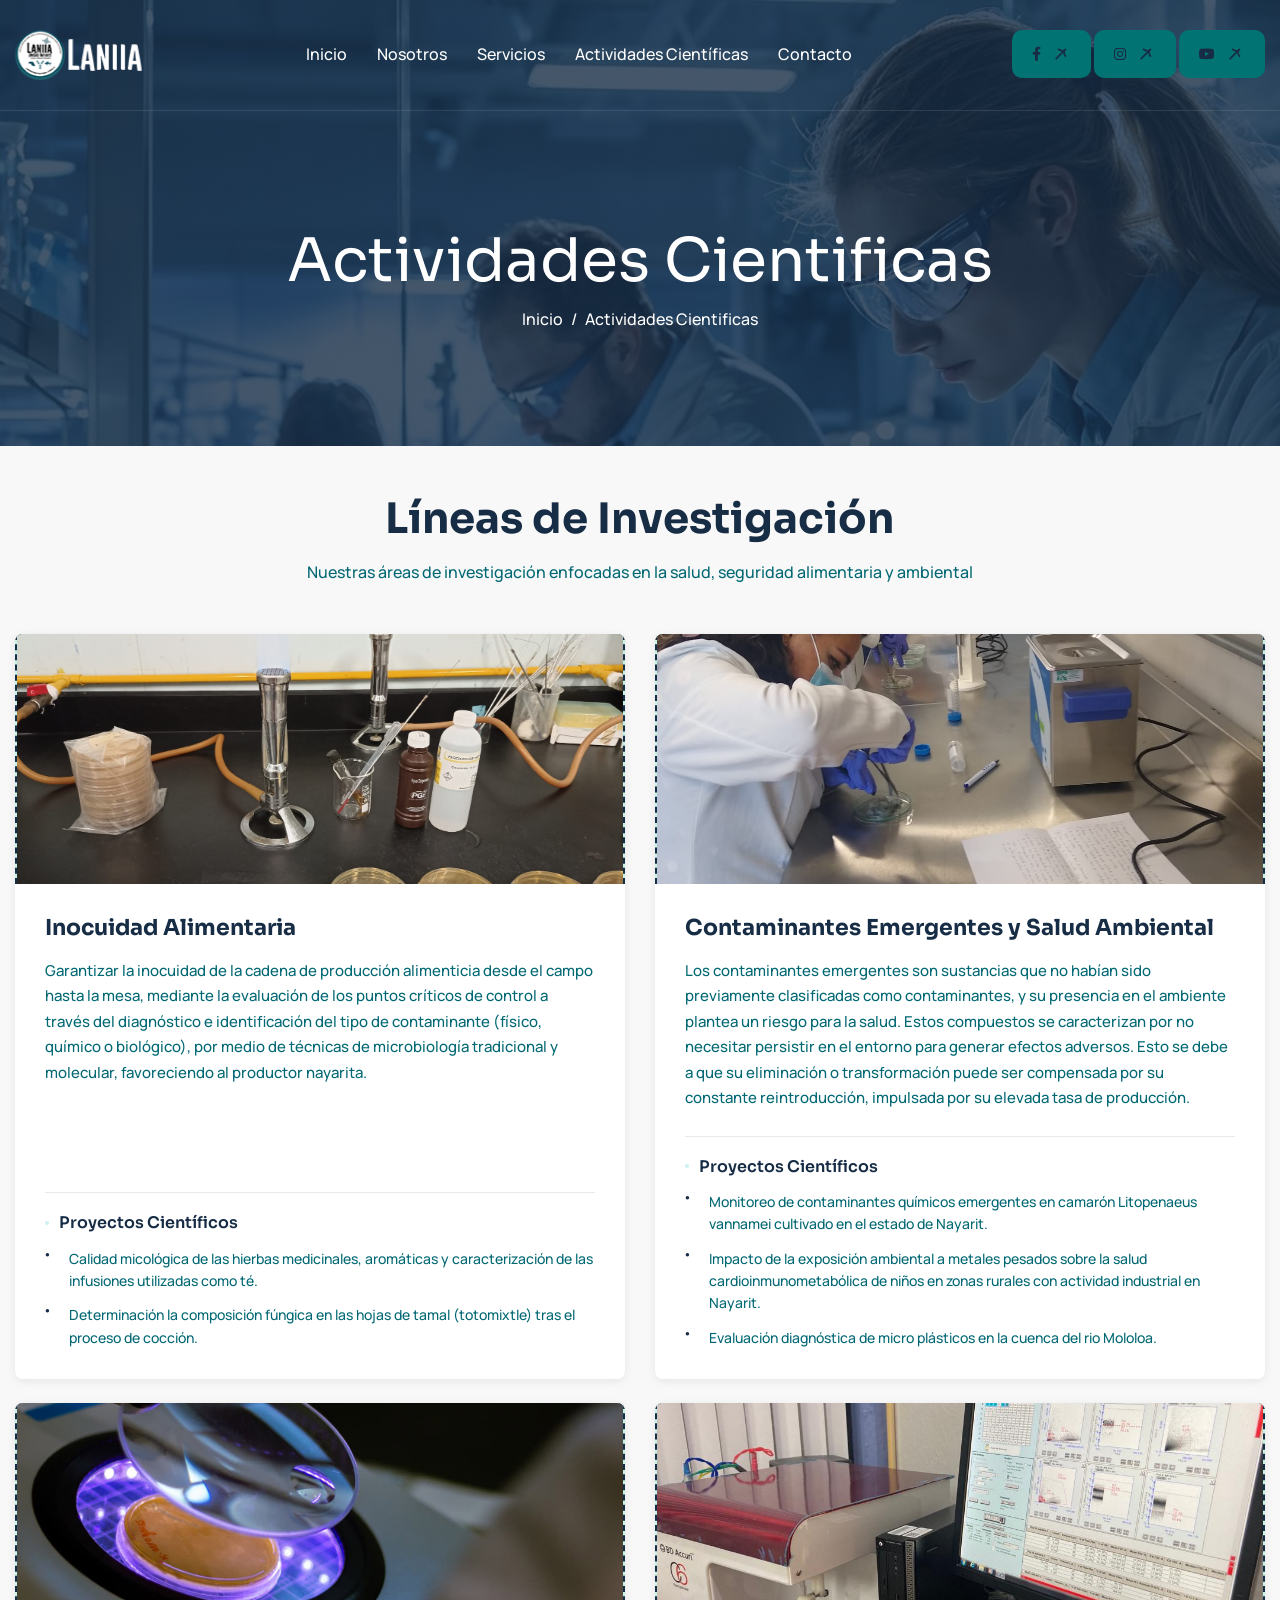
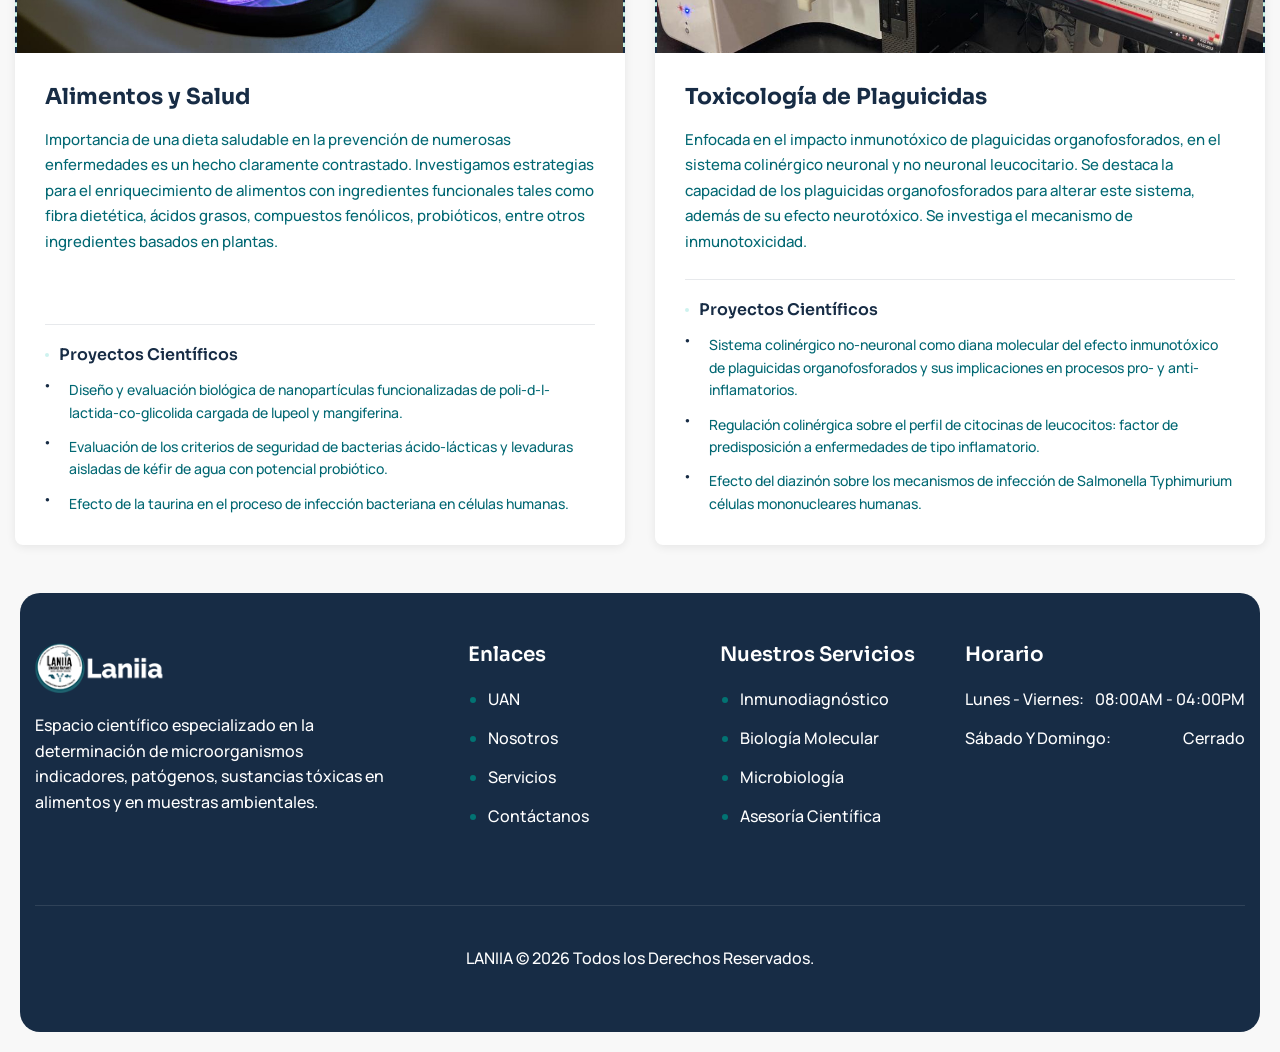
==== pg/actividadesCientificas.html @ cc771c67 "Creacion de actividades cientificas" ====
<!DOCTYPE html>
<html lang="es">
<head>
	<!-- Meta -->
	<meta charset="utf-8">
	<meta http-equiv="X-UA-Compatible" content="IE=edge">
	<meta name="viewport" content="width=device-width, initial-scale=1.0, maximum-scale=1">
	<meta name="description" content="">
	<meta name="keywords" content="">
	<meta name="author" content="Oscar Dominguez">
	<!-- título -->
    <title>LANIIA - Actividades Cientificas</title>
	<!-- Favicon Icon -->
	<link rel="shortcut icon" type="image/x-icon" href="../images/favicon.png">
	<!-- Google Fonts Css-->
	<link rel="preconnect" href="https://fonts.googleapis.com">
    <link rel="preconnect" href="https://fonts.gstatic.com" crossorigin>
    <link href="https://fonts.googleapis.com/css2?family=Manrope:wght@200..800&family=Sora:wght@100..800&display=swap" rel="stylesheet">
	<!-- Bootstrap Css -->
	<link href="../css/bootstrap.min.css" rel="stylesheet" media="screen">
	<!-- SlickNav Css -->
	<link href="../css/slicknav.min.css" rel="stylesheet">
	<!-- Swiper Css -->
	<link rel="stylesheet" href="../css/swiper-bundle.min.css">
	<!-- Font Awesome Iconos Css-->
	<link href="../css/all.min.css" rel="stylesheet" media="screen">
	<!-- Animaciones Css -->
	<link href="../css/animate.css" rel="stylesheet">
    <!-- Popups Core Css -->
	<link rel="stylesheet" href="../css/magnific-popup.css">
	<!-- Mouse Cursor Css  -->
	<link rel="stylesheet" href="../css/mousecursor.css">
	<!--  Css principal-->
	<link href="../css/custom.css" rel="stylesheet" media="screen">
</head>
<body>
        <!-- Preloader Inicia -->
	<div class="preloader">
		<div class="loading-container">
			<div class="loading"></div>
			<div id="loading-icon"><img src="../images/loader.svg" alt=""></div>
		</div>
	</div>
	<!-- Preloader termina -->

    <!-- Header inicia -->
	<header class="main-header">
		<div class="header-sticky">
			<nav class="navbar navbar-expand-lg">
				<div class="container">
					<!-- Logo inicia -->
					<a class="navbar-brand" href="../index.html">
						<img src="../images/logo.svg" alt="Logo">
					</a>
					<!-- Logo termina -->

					<!-- Menu principal inicia -->
					<div class="collapse navbar-collapse main-menu">
                        <div class="nav-menu-wrapper">
                            <ul class="navbar-nav mr-auto" id="menu">
                                <li class="nav-item"><a class="nav-link" href="../index.html">Inicio</a>
                                    <!--<ul>
                                        <li class="nav-item"><a class="nav-link" href="index.html">Home - Main</a></li>
                                        <li class="nav-item"><a class="nav-link" href="index-video.html">Home - Video</a></li>
                                        <li class="nav-item"><a class="nav-link" href="index-slider.html">Home - Slider</a></li>
                                    </ul>-->
                                </li>
                                <li class="nav-item"><a class="nav-link" href="equipo.html">Nosotros</a>
                                <li class="nav-item"><a class="nav-link" href="servicios.html">Servicios</a></li>
                                <li class="nav-item"><a class="nav-link" href="actividadesCientificas.html">Actividades científicas</a></li>
                                <!--<li class="nav-item submenu"><a class="nav-link" href="#">Pages</a>
                                    <ul>
                                        <li class="nav-item"><a class="nav-link" href="">Service Details</a></li>
                                        <li class="nav-item"><a class="nav-link" href="blog-single.html">Blog Details</a></li>
                                        <li class="nav-item"><a class="nav-link" href="case-study.html">Case Study</a></li>
                                        <li class="nav-item"><a class="nav-link" href="case-study-single.html">Case Study details</a></li>
                                        <li class="nav-item"><a class="nav-link" href="team.html">Our Team</a></li>
                                        <li class="nav-item"><a class="nav-link" href="team-single.html">Team Details</a></li>
                                        <li class="nav-item"><a class="nav-link" href="pricing.html">Pricing Plan</a></li>
                                        <li class="nav-item"><a class="nav-link" href="testimonials.html">Testimonials</a></li>
                                        <li class="nav-item"><a class="nav-link" href="image-gallery.html">Image Gallery</a></li>
                                        <li class="nav-item"><a class="nav-link" href="video-gallery.html">Video Gallery</a></li>
                                        <li class="nav-item"><a class="nav-link" href="faqs.html">FAQs</a></li>
                                        <li class="nav-item"><a class="nav-link" href="404.html">404</a></li>
                                    </ul>-->
                                </li>
                                <li class="nav-item"><a class="nav-link" href="../pg/contactanos.html">Contacto</a></li>
                            </ul>
                        </div>
                        
                        <!-- Botón Header  inicia -->
                        <div class="header-btn">
                            <a href="https://www.facebook.com/LANIIANAY" target="_blank" class="btn-default btn-highlighted"><i class="fa-brands fa-facebook-f"></i></a>
                            <a href="https://www.instagram.com/laniia.uan/" target="_blank" class="btn-default btn-highlighted"><i class="fa-brands fa-instagram"></i></a>
                            <a href="https://www.youtube.com/@laniia-nayarit/videos" target="_blank" class="btn-default btn-highlighted"><i class="fa-brands fa-youtube"></i></a>
                        </div>
                        <!-- Botón Header  termina -->
					</div>
					<!-- menu principal termina -->
					<div class="navbar-toggle"></div>
				</div>
			</nav>
			<div class="responsive-menu"></div>
		</div>
	</header>
	<!-- Header termina -->
         <!-- Page Header Inicia -->
    <div class="page-header parallaxie">
        <div class="container">
            <div class="row">
                <div class="col-lg-12">
                    <!-- Page Header Box Inicia -->
                    <div class="page-header-box">
                        <h1 class="text-anime-style-3" data-cursor="-opaque">Actividades Cientificas</h1>                        
                        <nav class="wow fadeInUp">
                            <ol class="breadcrumb">
                                <li class="breadcrumb-item"><a href="../index.html">Inicio</a></li>
                                <li class="breadcrumb-item active" aria-current="page">Actividades Cientificas</li>
                            </ol>
                        </nav>
                    </div>
                    <!-- Page Header Box termina -->
                </div>
            </div>
        </div>
    </div>
    <!-- Page Header termina -->

    <!-- Líneas de Investigación Inicia -->
    <section class="research-lines-section py-5">
        <div class="container">
            <!-- Título de Sección -->
            <div class="row mb-5">
                <div class="col-lg-8 mx-auto text-center">
                    <h2 class="section-title mb-3 text-anime-style-3" data-cursor="-opaque">Líneas de Investigación</h2>
                    <p class="section-subtitle">Nuestras áreas de investigación enfocadas en la salud, seguridad alimentaria y ambiental</p>
                </div>
            </div>

            <!-- Cards Grid -->
            <div class="row g-4">
                <!-- Card 1: Inocuidad Alimentaria -->
                <div class="col-lg-6 col-md-12">
                    <div class="research-card wow fadeInUp" data-wow-delay="0.1s">
                        <!-- Imagen Placeholder -->
                        <div class="research-card-image">
                            <div class="image-placeholder">
                                <img src="../images/inocuidad3.jpg" alt="Inocuidad Alimentaria">
                            </div>
                        </div>

                        <!-- Contenido Card -->
                        <div class="research-card-body">
                            <h3 class="research-card-title">Inocuidad Alimentaria</h3>
                            
                            <p class="research-card-description">
                                Garantizar la inocuidad de la cadena de producción alimenticia desde el campo hasta la mesa, mediante la evaluación de los puntos críticos de control a través del diagnóstico e identificación del tipo de contaminante (físico, químico o biológico), por medio de técnicas de microbiología tradicional y molecular, favoreciendo al productor nayarita.
                            </p>

                            <!-- Proyectos Científicos -->
                            <div class="research-projects">
                                <h5 class="projects-title">Proyectos Científicos</h5>
                                <ul class="projects-list">
                                    <li>Calidad micológica de las hierbas medicinales, aromáticas y caracterización de las infusiones utilizadas como té.</li>
                                    <li>Determinación la composición fúngica en las hojas de tamal (totomixtle) tras el proceso de cocción.</li>
                                </ul>
                            </div>
                        </div>
                    </div>
                </div>

                <!-- Card 2: Contaminantes Emergentes -->
                <div class="col-lg-6 col-md-12">
                    <div class="research-card wow fadeInUp" data-wow-delay="0.2s">
                        <!-- Imagen Placeholder -->
                        <div class="research-card-image">
                            <div class="image-placeholder">
                                <img src="../images/contaminantes emergentes 2.jpg" alt="Contaminantes Emergentes">
                            </div>
                        </div>

                        <!-- Contenido Card -->
                        <div class="research-card-body">
                            <h3 class="research-card-title">Contaminantes Emergentes y Salud Ambiental</h3>
                            
                            <p class="research-card-description">
                                Los contaminantes emergentes son sustancias que no habían sido previamente clasificadas como contaminantes, y su presencia en el ambiente plantea un riesgo para la salud. Estos compuestos se caracterizan por no necesitar persistir en el entorno para generar efectos adversos. Esto se debe a que su eliminación o transformación puede ser compensada por su constante reintroducción, impulsada por su elevada tasa de producción.
                            </p>

                            <!-- Proyectos Científicos -->
                            <div class="research-projects">
                                <h5 class="projects-title">Proyectos Científicos</h5>
                                <ul class="projects-list">
                                    <li>Monitoreo de contaminantes químicos emergentes en camarón Litopenaeus vannamei cultivado en el estado de Nayarit.</li>
                                    <li>Impacto de la exposición ambiental a metales pesados sobre la salud cardioinmunometabólica de niños en zonas rurales con actividad industrial en Nayarit.</li>
                                    <li>Evaluación diagnóstica de micro plásticos en la cuenca del rio Mololoa.</li>
                                </ul>
                            </div>
                        </div>
                    </div>
                </div>

                <!-- Card 3: Alimentos y Salud -->
                <div class="col-lg-6 col-md-12">
                    <div class="research-card wow fadeInUp" data-wow-delay="0.3s">
                        <!-- Imagen Placeholder -->
                        <div class="research-card-image">
                            <div class="image-placeholder">
                                <img src="../images/service-3.jpg" alt="Alimentos y Salud">
                            </div>
                        </div>

                        <!-- Contenido Card -->
                        <div class="research-card-body">
                            <h3 class="research-card-title">Alimentos y Salud</h3>
                            
                            <p class="research-card-description">
                                Importancia de una dieta saludable en la prevención de numerosas enfermedades es un hecho claramente contrastado. Investigamos estrategias para el enriquecimiento de alimentos con ingredientes funcionales tales como fibra dietética, ácidos grasos, compuestos fenólicos, probióticos, entre otros ingredientes basados en plantas.
                            </p>

                            <!-- Proyectos Científicos -->
                            <div class="research-projects">
                                <h5 class="projects-title">Proyectos Científicos</h5>
                                <ul class="projects-list">
                                    <li>Diseño y evaluación biológica de nanopartículas funcionalizadas de poli-d-l-lactida-co-glicolida cargada de lupeol y mangiferina.</li>
                                    <li>Evaluación de los criterios de seguridad de bacterias ácido-lácticas y levaduras aisladas de kéfir de agua con potencial probiótico.</li>
                                    <li>Efecto de la taurina en el proceso de infección bacteriana en células humanas.</li>
                                </ul>
                            </div>
                        </div>
                    </div>
                </div>

                <!-- Card 4: Toxicología de Plaguicidas -->
                <div class="col-lg-6 col-md-12">
                    <div class="research-card wow fadeInUp" data-wow-delay="0.4s">
                        <!-- Imagen Placeholder -->
                        <div class="research-card-image">
                            <div class="image-placeholder">
                                <img src="../images/Toxicologia.jpg" alt="Toxicologia de Plaguicidas">
                            </div>
                        </div>

                        <!-- Contenido Card -->
                        <div class="research-card-body">
                            <h3 class="research-card-title">Toxicología de Plaguicidas</h3>
                            
                            <p class="research-card-description">
                                Enfocada en el impacto inmunotóxico de plaguicidas organofosforados, en el sistema colinérgico neuronal y no neuronal leucocitario. Se destaca la capacidad de los plaguicidas organofosforados para alterar este sistema, además de su efecto neurotóxico. Se investiga el mecanismo de inmunotoxicidad.
                            </p>

                            <!-- Proyectos Científicos -->
                            <div class="research-projects">
                                <h5 class="projects-title">Proyectos Científicos</h5>
                                <ul class="projects-list">
                                    <li>Sistema colinérgico no-neuronal como diana molecular del efecto inmunotóxico de plaguicidas organofosforados y sus implicaciones en procesos pro- y anti-inflamatorios.</li>
                                    <li>Regulación colinérgica sobre el perfil de citocinas de leucocitos: factor de predisposición a enfermedades de tipo inflamatorio.</li>
                                    <li>Efecto del diazinón sobre los mecanismos de infección de Salmonella Typhimurium células mononucleares humanas.</li>
                                </ul>
                            </div>
                        </div>
                    </div>
                </div>
            </div>
        </div>
    </section>
    <!-- Líneas de Investigación termina -->

    <!-- Footer inicia -->
    <footer class="main-footer bg-section dark-section">
        <div class="container">
            <div class="row">
                <div class="col-lg-4">
                    <!-- About Footer inicia -->
                    <div class="about-footer">
                        <!-- Footer Logo inicia -->
                        <div class="footer-logo">
                            <img src="../images/footer-logo.svg" alt="">
                        </div>
                        <!-- Footer Logo termina -->

                        <!-- About Footer Content inicia -->
                        <div class="about-footer-content">
                            <p>Espacio científico especializado en la determinación de microorganismos indicadores, patógenos, sustancias tóxicas en alimentos y en muestras ambientales.</p>
                        </div>           
                        <!-- About Footer Content termina -->

                        
                    </div>
                    <!-- About Footer termina -->
                </div>

                <div class="col-lg-5 col-md-7">
                    <!-- Footer Links Box inicia -->
                    <div class="footer-links-box">
                        <!-- Footer Links inicia -->
                        <div class="footer-links">
                            <h3>Enlaces</h3>
                            <ul>
                                <li><a href="https://www.uan.edu.mx/" target="_blank" >UAN</a></li>
                                <li><a href="pg/equipo.html">Nosotros</a></li>
                                <li><a href="">Servicios</a></li>
                                <li><a href="">Contáctanos</a></li>
                            </ul>
                        </div>
                        <!-- Footer Links termina -->
    
                        <!-- Footer Links inicia -->
                        <div class="footer-links">
                            <h3>Nuestros Servicios</h3>
                            <ul>
                                <li>Inmunodiagnóstico</li>
                                <li>Biología molecular</li>
                                <li>Microbiología</li>
                                <li>Asesoría Científica</li>
                            </ul>
                        </div>
                        <!-- Footer Links termina -->
                    </div>
                    <!-- Footer Links Box termina -->
                </div>

                <div class="col-lg-3 col-md-5">
                    <!-- Footer Working Hour Box inicia -->
                    <div class="footer-working-hour-box footer-links">
                        <h3>Horario</h3>
                        <ul>
                            <li>Lunes - Viernes:<span>08:00AM - 04:00PM</span></li>
                            <li>Sábado y Domingo:<span>Cerrado</span></li>
                        </ul>
                    </div>
                    <!-- Footer Working Hour Box termina -->
                </div>

                <div class="col-lg-12">
                    <!-- Footer Copyright inicia -->
                    <div class="footer-copyright-text">
                        <p>LANIIA © 2026 Todos los Derechos Reservados.</p>
                    </div>
                    <!-- Footer Copyright termina -->
                </div>
            </div>
        </div>
    </footer>
    <!-- Footer termina -->

    <!-- Jquery Library File -->
    <script src="../js/jquery-3.7.1.min.js"></script>
    <!-- Bootstrap js file -->
    <script src="../js/bootstrap.min.js"></script>
    <!-- Validator js file -->
    <script src="../js/validator.min.js"></script>
    <!-- SlickNav js file -->
    <script src="../js/jquery.slicknav.js"></script>
    <!-- Swiper js file -->
    <script src="../js/swiper-bundle.min.js"></script>
    <!-- Counter js file -->
    <script src="../js/jquery.waypoints.min.js"></script>
    <script src="../js/jquery.counterup.min.js"></script>
    <!-- Magnific js file -->
    <script src="../js/jquery.magnific-popup.min.js"></script>
    <!-- SmoothScroll -->
    <script src="../js/SmoothScroll.js"></script>
    <!-- Parallax js -->
    <script src="../js/parallaxie.js"></script>
    <!-- MagicCursor js file -->
    <script src="../js/gsap.min.js"></script>
    <script src="../js/magiccursor.js"></script>
    <!-- Text Effect js file -->
    <script src="../js/SplitText.js"></script>
    <script src="../js/ScrollTrigger.min.js"></script>
    <!-- YTPlayer js File -->
    <script src="../js/jquery.mb.YTPlayer.min.js"></script>
    <!-- Wow js file -->
    <script src="../js/wow.min.js"></script>
    <!-- Main Custom js file -->
    <script src="../js/function.js"></script>
	<script src="https://demo.awaikenthemes.com/assets/js/theme-panel.js"></script>
    
</body>
</html>
---- css/mousecursor.css ----
/*! normalize.css v7.0.0 | MIT License | github.com/necolas/normalize.css */
.cb-cursor {
	position: fixed;
	top: 0;
	left: 0;
	z-index: 150;
	contain: layout style size;
	pointer-events: none;
	will-change: transform;
	-webkit-transition: opacity 0.3s, color 0.4s;
	-o-transition: opacity 0.3s, color 0.4s;
	-moz-transition: opacity 0.3s, color 0.4s;
	transition: opacity 0.3s, color 0.4s;
}

.cb-cursor:before {
	content: "";
	position: absolute;
	top: -24px;
	left: -24px;
	display: block;
	width: 48px;
	height: 48px;
	-webkit-transform: scale(0);
	-moz-transform: scale(0);
	-ms-transform: scale(0);
	-o-transform: scale(0);
	transform: scale(0);
	-webkit-border-radius: 50%;
	-moz-border-radius: 50%;
	border-radius: 50%;
	-webkit-transition: opacity 0.1s, -webkit-transform 0.3s ease-in-out;
	transition: opacity 0.1s, -webkit-transform 0.3s ease-in-out;
	-o-transition: opacity 0.1s, -o-transform 0.3s ease-in-out;
	-moz-transition: transform 0.3s ease-in-out, opacity 0.1s, -moz-transform 0.3s ease-in-out;
	transition: transform 0.3s ease-in-out, opacity 0.1s;
	transition: transform 0.3s ease-in-out, opacity 0.1s, -webkit-transform 0.3s ease-in-out, -moz-transform 0.3s ease-in-out, -o-transform 0.3s ease-in-out;
}

.cb-cursor-text {
	position: absolute;
	top: -18px;
	left: -18px;
	width: 36px;
	height: 36px;
	display: -webkit-box;
	display: -webkit-flex;
	display: -moz-box;
	display: -ms-flexbox;
	display: flex;
	-webkit-box-align: center;
	-webkit-align-items: center;
	-moz-box-align: center;
	-ms-flex-align: center;
	align-items: center;
	-webkit-box-pack: center;
	-webkit-justify-content: center;
	-moz-box-pack: center;
	-ms-flex-pack: center;
	justify-content: center;
	-webkit-transform: scale(0) rotate(10deg);
	-moz-transform: scale(0) rotate(10deg);
	-ms-transform: scale(0) rotate(10deg);
	-o-transform: scale(0) rotate(10deg);
	transform: scale(0) rotate(10deg);
	opacity: 0;
	color: white;
	font-size: 16px;
	line-height: 20px;
	text-align: center;
	letter-spacing: -0.01em;
	-webkit-transition: opacity 0.4s, -webkit-transform 0.3s;
	transition: opacity 0.4s, -webkit-transform 0.3s;
	-o-transition: opacity 0.4s, -o-transform 0.3s;
	-moz-transition: opacity 0.4s, transform 0.3s, -moz-transform 0.3s;
	transition: opacity 0.4s, transform 0.3s;
	transition: opacity 0.4s, transform 0.3s, -webkit-transform 0.3s, -moz-transform 0.3s, -o-transform 0.3s;
}

@supports (mix-blend-mode: exclusion) {
	.cb-cursor.-exclusion, .cb-cursor.-opaque {
		mix-blend-mode: exclusion;
	}
}

@supports (mix-blend-mode: exclusion) {
	.cb-cursor.-exclusion:before, .cb-cursor.-opaque:before {
		background: white;
	}
}

.cb-cursor.-normal, .cb-cursor.-text {
	mix-blend-mode: normal;
}

.cb-cursor.-normal:before, .cb-cursor.-text:before {
	background: currentColor;
}

.cb-cursor.-inverse {
	color: white;
}

.cb-cursor.-visible:before {
	-webkit-transform: scale(0.2);
	-moz-transform: scale(0.2);
	-ms-transform: scale(0.2);
	-o-transform: scale(0.2);
	transform: scale(0.2);
}

.cb-cursor.-visible.-active:before {
	-webkit-transform: scale(0.23);
	-moz-transform: scale(0.23);
	-ms-transform: scale(0.23);
	-o-transform: scale(0.23);
	transform: scale(0.23);
	-webkit-transition-duration: 0.2s;
	-moz-transition-duration: 0.2s;
	-o-transition-duration: 0.2s;
	transition-duration: 0.2s;
}

.cb-cursor.-pointer:before {
	-webkit-transform: scale(0);
	-moz-transform: scale(0);
	-ms-transform: scale(0);
	-o-transform: scale(0);
	transform: scale(0);
}

.cb-cursor.-text:before {
	background: #000;
	opacity: 0.80;
	backdrop-filter: blur(10);
	-webkit-transform: scale(1.7);
	-moz-transform: scale(1.7);
	-ms-transform: scale(1.7);
	-o-transform: scale(1.7);
	transform: scale(1.7);
}

.cb-cursor.-text .cb-cursor-text {
	opacity: 1;
	-webkit-transform: scale(1);
	-moz-transform: scale(1);
	-ms-transform: scale(1);
	-o-transform: scale(1);
	transform: scale(1);
}

.cb-cursor.-text.-active:before {
	-webkit-transform: scale(1.6);
	-moz-transform: scale(1.6);
	-ms-transform: scale(1.6);
	-o-transform: scale(1.6);
	transform: scale(1.6);
	-webkit-transition-duration: 0.2s;
	-moz-transition-duration: 0.2s;
	-o-transition-duration: 0.2s;
	transition-duration: 0.2s;
}

.cb-cursor.-opaque:before {
	-webkit-transform: scale(1.32);
	-moz-transform: scale(1.32);
	-ms-transform: scale(1.32);
	-o-transform: scale(1.32);
	transform: scale(1.32);
}

.cb-cursor.-opaque.-active:before {
	-webkit-transform: scale(1.2);
	-moz-transform: scale(1.2);
	-ms-transform: scale(1.2);
	-o-transform: scale(1.2);
	transform: scale(1.2);
}

.cb-cursor.-lg:before {
	-webkit-transform: scale(2);
	-moz-transform: scale(2);
	-ms-transform: scale(2);
	-o-transform: scale(2);
	transform: scale(2);
}

.cb-cursor.-hidden:before {
	-webkit-transform: scale(0);
	-moz-transform: scale(0);
	-ms-transform: scale(0);
	-o-transform: scale(0);
	transform: scale(0);
}

.-color-red {
	color: red;
}

.-color-green {
	color: #51c67d;
}

.cb-demo {
	background: #fff;
}

.cb-demo-content {
	display: -webkit-box;
	display: -webkit-flex;
	display: -moz-box;
	display: -ms-flexbox;
	display: flex;
	-webkit-box-align: center;
	-webkit-align-items: center;
	-moz-box-align: center;
	-ms-flex-align: center;
	align-items: center;
	-webkit-box-pack: center;
	-webkit-justify-content: center;
	-moz-box-pack: center;
	-ms-flex-pack: center;
	justify-content: center;
	height: 100vh;
}

.cb-demo-container {
	padding: 0 20px;
}

@media (min-width: 1600px) {
	.cb-demo-container {
		padding: 0 120px;
	}
}

.cb-demo-row {
	display: -webkit-box;
	display: -webkit-flex;
	display: -moz-box;
	display: -ms-flexbox;
	display: flex;
	-webkit-box-pack: center;
	-webkit-justify-content: center;
	-moz-box-pack: center;
	-ms-flex-pack: center;
	justify-content: center;
	text-align: center;
	margin: 30px 0;
}

@media (min-width: 1600px) {
	.cb-demo-row {
		margin: 60px 0;
	}
}

.cb-demo-item {
	position: relative;
	-webkit-box-flex: 1;
	-webkit-flex: 1;
	-moz-box-flex: 1;
	-ms-flex: 1;
	flex: 1;
	padding: 50px 30px;
	margin: 0 20px;
	color: #000;
}

@media (min-width: 1600px) {
	.cb-demo-item {
		padding: 90px 30px;
		margin: 0 30px;
	}
}

.cb-demo-item-title {
	position: relative;
	margin: 0 0 25px 0;
	font-size: 30px;
	font-weight: bold;
}

.cb-demo-item-text {
	position: relative;
	max-width: 70%;
	margin: 0 auto;
	color: rgba(0, 0, 0, 0.5);
	font-size: 16px;
	font-weight: 300;
	line-height: 150%;
}

.cb-demo-item:before {
	content: "";
	display: block;
	position: absolute;
	top: 0;
	left: 0;
	right: 0;
	bottom: 0;
	-webkit-border-radius: 30px;
	-moz-border-radius: 30px;
	border-radius: 30px;
	background: #f8f8f8;
	-webkit-transition: -webkit-box-shadow 0.2s;
	transition: -webkit-box-shadow 0.2s;
	-o-transition: box-shadow 0.2s;
	-moz-transition: box-shadow 0.2s, -moz-box-shadow 0.2s;
	transition: box-shadow 0.2s;
	transition: box-shadow 0.2s, -webkit-box-shadow 0.2s, -moz-box-shadow 0.2s;
}
---- css/custom.css ----
/* ----------------------------------------------------------------------------------------
* Author        : ljmedranov

* ---------------------------------------------------------------------------------------- */
/* Listado
----------------------------------------------------------------------------------------
01. VARIABLES GENERALES
02. CSS en general
03. css del header
04. Hero css
05. Scrolling Ticker css
06. CSS acerca de 
07. CSS nuestros servicios
08. Css porque escogernos
09. Css que hacemos
10. caso de estudioss
11. Intro Video css
12. CSS nuestro trabajo
13. CSS nuestros precios
14. CSS preguntas
15. CSS testimonios
16. css blog
17. Footer css
18.acerca de nuestra pagina
19. css servicios general
20. css servicio simple
21. css blog de archivo
22. css blog sencillo
23. css caso de estudio general
24. css caso de estudio simple
25. pagina de equipo
26. pagina de equipo simple
27. pagina precios
28. página de testimonios
29. css galeria de imagenes
30. video galeria css
31. pagina de preguntas
32. pagina de contáctanos
33. pagina de error 404
34. Responsive css

:root{
	--primary-color				: #172C45;
	--secondary-color			: #BEF1DE;
	--bg-color					: #F8F8F8;
	--text-color				: #45566A;
	--accent-color				: #BEF1DE;
	--white-color				: #FFFFFF;
	--divider-color				: #172C451A;
	--dark-divider-color		: #FFFFFF1A;
	--error-color				: rgb(230, 87, 87);
	--default-font				: "Manrope", sans-serif;
	--accent-font				: "Sora", sans-serif;
}

-------------------------------------------------------------------------------------- */

/************************************/
/*** 	 01. VARIABLES GENERALES	  ***/
/************************************/

:root{
	--primary-color				: #172C45;
	--secondary-color			: #cef2ef;
	--bg-color					: #F8F8F8;
	--text-color				: #026873;
	--text-colorb				: #e9edf1;
	--accent-color				: #027373;
	--white-color				: #FFFFFF;
	--divider-color				: #172C451A;
	--dark-divider-color		: #FFFFFF1A;
	--error-color				: rgb(230, 87, 87);
	--default-font				: "Manrope", sans-serif;
	--accent-font				: "Sora", sans-serif;
}

/************************************/
/*** 	   02. CSS en general		  ***/
/************************************/

body{
	position: relative;
	font-family: var(--default-font);
	font-size: 16px;
	font-weight: 500;
	line-height: 1em;
	color: var(--text-color);
	background: var(--bg-color);
}

::-webkit-scrollbar-track{
	background-color: var(--secondary-color);
	border-left: 1px solid var(--secondary-color);
}
::-webkit-scrollbar{
	width: 7px;
	background-color: var(--secondary-color);
}
::-webkit-scrollbar-thumb{
	background: var(--primary-color);
}

::selection{
	color: var(--primary-color);
	background-color: var(--accent-color);
	filter: invert(1);
}

p{
	line-height: 1.6em;
	margin-bottom: 1.5em;
}

h1,
h2,
h3,
h4,
h5,
h6{
	margin :0;
	font-family: var(--accent-font);
	font-weight: 600;
	line-height: 1.2em;
	color: var(--primary-color);
}

figure{
	margin: 0;
}

img{
	max-width: 100%;
}

a{
	text-decoration: none;
}

a:hover{
	text-decoration: none;
	outline: 0;
}

a:focus{
	text-decoration: none;
	outline: 0;
}

html,
body{
	width: 100%;
	overflow-x: clip;
}

.container{
	max-width: 1300px;
}

.container,
.container-fluid,
.container-lg,
.container-md,
.container-sm,
.container-xl,
.container-xxl{
    padding-right: 15px;
    padding-left: 15px;
}

.image-anime{
	position: relative;
	overflow: hidden;
}

.image-anime:after{
	content: "";
	position: absolute;
    width: 200%;
    height: 0%;
    left: 50%;
    top: 50%;
    background-color: rgba(255,255,255,.3);
    transform: translate(-50%,-50%) rotate(-45deg);
    z-index: 1;
}

.image-anime:hover:after{
    height: 250%;
    transition: all 600ms linear;
    background-color: transparent;
}

.reveal{
	position: relative;
    display: -webkit-inline-box;
    display: -ms-inline-flexbox;
    display: inline-flex;
    visibility: hidden;
    overflow: hidden;
}

.reveal img{
    height: 100%;
    width: 100%;
    -o-object-fit: cover;
    object-fit: cover;
    -webkit-transform-origin: left;
    transform-origin: left;
}

.row{
    margin-right: -15px;
    margin-left: -15px;
}

.row > *{
	padding-right: 15px;
	padding-left: 15px;
}

.row.no-gutters{
    margin-right: 0px;
    margin-left: 0px;
}

.row.no-gutters > *{
    padding-right: 0px;
    padding-left: 0px;
}

.btn-default{
	position: relative;
    display: inline-block;
    background: var(--accent-color);
	border-radius: 10px;
	font-family: var(--accent-font);
    font-size: 14px;
    font-weight: 700;
    line-height: 1em;
    text-transform: capitalize;
    color: var(--primary-color);
    border: none;
    padding: 17px 50px 17px 20px;
    overflow: hidden;
	transition: all 0.4s ease-in-out;
    z-index: 0;
}

.btn-default:hover{
	color: var(--white-color);
}

.btn-default::before{
	content: '';
	position: absolute;
	top: 50%;
    right: 20px;
	width: 20px;
	height: 20px;
	background-image: url('../images/arrow-primary.svg');
	background-repeat: no-repeat;
    background-position: center center;
    background-size: cover;
	transform: translateY(-50%);
	transition: all 0.4s ease-in-out;
	z-index: 1;
}

.btn-default:hover::before{
	transform: translateY(-50%) rotate(45deg);
	filter: brightness(0) invert(1);
}

.btn-default::after{
	content: '';
	position: absolute;
	left: 0;
	bottom: 0%;
	width: 102%;
	height: 100%;
	background-color: var(--primary-color);
	transition: all 0.5s ease-in-out;
	z-index: -1;
	transform: skewY(9.3deg) scaleY(0);
}

.btn-default:hover::after{
	transform: skewY(0deg) scaleY(2);
}

.btn-default.btn-highlighted:hover{
	color: var(--primary-color);
}

.btn-default.btn-highlighted:hover::before{
	filter: none;
}

.btn-default.btn-highlighted::after{
	background-color: var(--white-color);
}

.btn-default.btn-border{
	background: transparent;
	color: var(--white-color);
	border: 1px solid var(--white-color);
	padding: 16px 50px 16px 20px;
}

.btn-default.btn-border:hover{
	color: var(--primary-color);
}

.btn-default.btn-border::before{
	background-image: url('../images/arrow-white.svg');
}

.btn-default.btn-border:hover:before{
	filter: brightness(0) invert(0);
}

.btn-default.btn-border::after{
	background: var(--white-color);
}

.readmore-btn{
	position: relative;
	font-family: var(--accent-font);
	font-size: 16px;
	font-weight: 600;
	line-height: normal;
	text-transform: capitalize;
	color: var(--primary-color);
	padding-right: 26px;
}

.readmore-btn::before{
	content: '';
    position: absolute;
    top: 0;
    right: 0;
	background-image: url('../images/arrow-primary.svg');
	background-repeat: no-repeat;
	background-size: cover;
	width: 20px;
	height: 20px;
    transition: all 0.3s ease-in-out;
}

.readmore-btn:hover::before{
	transform: rotate(45deg);
}

.cb-cursor:before{
	background: var(--accent-color);
}

.preloader{
	position: fixed;
	top: 0;
	left: 0;
	right: 0;
	bottom: 0;
	z-index: 1000;
	background: var(--primary-color);
	display: flex;
	align-items: center;
	justify-content: center;
}

.loading-container,
.loading{
	height: 100px;
	position: relative;
	width: 100px;
	border-radius: 100%;
}

.loading-container{
	margin: 40px auto;
}

.loading{
	border: 1px solid transparent;
	border-color: transparent var(--accent-color) transparent var(--accent-color);
	animation: rotate-loading 1.5s linear 0s infinite normal;
	transform-origin: 50% 50%;
}

.loading-container:hover .loading,
.loading-container .loading{
	transition: all 0.5s ease-in-out;
}

#loading-icon{
	position: absolute;
	top: 50%;
	left: 50%;
	max-width: 66px;
	transform: translate(-50%, -50%);
}

@keyframes rotate-loading{
	0%{
		transform: rotate(0deg);
	}

	100%{
		transform: rotate(360deg);
	}
}

.bg-section{
	width: 100%;
	max-width: 1820px;
	background-color: var(--secondary-color);
	border-radius: 20px;
	margin: 0 auto;
}

.dark-section{
	background-color: var(--primary-color);
}

.section-row{
	margin-bottom: 80px;
}

.section-row .section-title{
	margin-bottom: 0;
}

.section-row .section-title.section-title-center{
	width: 100%;
	max-width: 700px;
	margin: 0 auto;
	text-align: center;
}

.section-btn{
	text-align: right;
}

.section-content-btn .section-btn{
	margin-top: 30px;
	text-align: left;
}

.section-title-content p{
	margin-bottom: 20px;
}

.section-title-content p:last-child{
	margin-bottom: 0;	
}

.section-title{
	margin-bottom: 40px;
}

.section-title h3{
	position: relative;
	display: inline-block;
	border: 1px solid var(--divider-color);
	border-radius: 100px;
	font-size: 14px;
    font-weight: 500;
	text-transform: capitalize;
    color: var(--primary-color);
	padding: 8px 16px 8px 32px;
    margin-bottom: 10px;
}

.section-title h3::before{
	content: '';
	position: absolute;
	left: 16px;
	top: 50%;
	transform: translateY(-50%);
	background: var(--accent-color);
	border-radius: 50%;
	width: 6px;
	height: 6px;
}

.section-title h1{
	font-size: 60px;
	font-weight: 400;
	line-height: 1.2em;
	letter-spacing: -0.02em;
	margin-bottom: 0;
	cursor: none;
}

.section-title h2{
	font-size: 46px;
	font-weight: 400;
	line-height: 1.2em;
	letter-spacing: -0.02em;
	margin-bottom: 0;
	cursor: none;
}

.section-title p{
	margin-top: 20px;
	margin-bottom: 0;
}

.bg-section .section-title h3{
	border-color: var(--primary-color);
}

.bg-section .section-title h3::before{
	background: var(--primary-color);
}

.dark-section .section-title h3,
.dark-section .section-title h1,
.dark-section .section-title h2,
.dark-section .section-title p,
.dark-section .section-title-content p{
	color: var(--white-color);
}

.dark-section .section-title h3{
	border-color: var(--dark-divider-color);
}

.dark-section .section-title h3::before{
	background: var(--accent-color);
}

.help-block.with-errors ul{
	margin: 0;
	text-align: left;
}

.help-block.with-errors ul li{
	color: var(--error-color);
	font-weight: 500;
	font-size: 14px;
}

/************************************/
/**** 	   03. css del header		 ****/
/************************************/

header.main-header{
	position: absolute;
    top: 0;
    width: 100%;
    border-bottom: 1px solid var(--dark-divider-color);
    z-index: 100;
}

header.main-header .header-sticky{
	position: relative;
	top: 0;
	width: 100%;
	z-index: 100;
}

header.main-header .header-sticky.hide{
	transform: translateY(-100%);
	transition: transform 0.3s ease-in-out;
	border-radius: 0;
}

header.main-header .header-sticky.active{
	position: fixed;
	top: 0;
	left: 0;
	right: 0;
	border-radius: 0;
    transform: translateY(0);
	background: var(--primary-color);
	border-bottom: 1px solid var(--dark-divider-color);
	padding: 0 15px;
}

.navbar{
	padding: 30px 0;
	align-items: center;
}

.navbar-brand{
	padding: 0;
	margin: 0;
}

.main-menu .nav-menu-wrapper{
	flex: 1;
	text-align: center;
	margin: 0 1.042vw;
}

.main-menu .nav-menu-wrapper > ul{
	align-items: center;
	display: inline-flex;
}

.main-menu ul li{
	margin: 0 5px;
	position: relative;
}

.main-menu ul li a{
	font-size: 16px;
	font-weight: 500;
	line-height: 1.2em;
	padding: 14px 10px !important;
	color: var(--white-color);
	text-transform: capitalize;
	transition: all 0.3s ease-in-out;
}

.main-menu ul li.submenu > a:after{
	content: '\f107';
	font-family: 'FontAwesome';
	font-weight: 900;
	font-size: 14px;
	margin-left: 8px;
}

.main-menu ul li a:hover,
.main-menu ul li a:focus{
	color: var(--accent-color);
}

.main-menu ul ul{
	visibility: hidden;
	opacity: 0;
	transform: scale(1,0.8);
	transform-origin: top;
	padding: 0;
	margin: 0;
	list-style: none;
	width: 235px;
	border-radius: 12px;
	position: absolute;
	left: 0;
	top: 100%;
	background: var(--accent-color);
	transition: all 0.3s ease-in-out;
	text-align: left;
}

.main-menu ul li.submenu:first-child ul{
    width: 235px;
}

.main-menu ul ul ul{
	left: 100%;
	top: 0;
	text-align: left;
}

.main-menu ul li:hover > ul{
	visibility: visible;
	opacity: 1;
	transform: scale(1,1);
    padding: 5px 0;
}

.main-menu ul li.submenu ul li.submenu > a:after{
    content: '\f105';
    float: right;
}

.main-menu ul ul li{
	margin: 0;
	padding: 0;
}

.main-menu ul ul li a{
	color: var(--primary-color);
	padding: 8px 20px !important;
	transition: all 0.3s ease-in-out;
}

.main-menu ul ul li a:hover,
.main-menu ul ul li a:focus{
	color: var(--primary-color);
	background-color: transparent;
	padding: 8px 20px 8px 23px !important;
}

.main-menu ul li.highlighted-menu{
    display: none;
}

.responsive-menu,
.navbar-toggle{
	display: none;
}

.responsive-menu{
	top: 0;
	position: relative;
}

.slicknav_btn{
	background: var(--accent-color);
	padding: 0;
	display: flex;
	align-items: center;
	justify-content: center;
	width: 38px;
	height: 38px;
	margin: 0;
	border-radius: 6px;
}

.slicknav_icon .slicknav_icon-bar{
	display: block;
	width: 100%;
	height: 3px;
	width: 22px;
	background-color: var(--primary-color);
	border-radius: 6px;
	margin: 4px auto !important;
	transition: all 0.1s ease-in-out;
}

.slicknav_icon .slicknav_icon-bar:first-child{
	margin-top: 0 !important;
}

.slicknav_icon .slicknav_icon-bar:last-child{
	margin-bottom: 0 !important;
}

.navbar-toggle a.slicknav_btn.slicknav_open .slicknav_icon span.slicknav_icon-bar:nth-child(1){
    transform: rotate(-45deg) translate(-5px, 5px);
}

.navbar-toggle a.slicknav_btn.slicknav_open .slicknav_icon span.slicknav_icon-bar:nth-child(2){
    opacity: 0;
}

.navbar-toggle a.slicknav_btn.slicknav_open .slicknav_icon span.slicknav_icon-bar:nth-child(3){
    transform: rotate(45deg) translate(-5px, -5px);
}

.slicknav_menu{
	position: absolute;
    width: 100%;
	padding: 0;
	background: var(--accent-color);
}

.slicknav_menu ul{
	margin: 5px 0;
}

.slicknav_menu ul ul{
	margin: 0;
}

.slicknav_nav .slicknav_row,
.slicknav_nav li a{
	position: relative;
	font-size: 16px;
	font-weight: 500;
	text-transform: capitalize;
	padding: 7px 20px;
	color: var(--primary-color);
	line-height: normal;
	margin: 0;
	border-radius: 0 !important;
	transition: all 0.3s ease-in-out;
}

.slicknav_nav a:hover,
.slicknav_nav a:focus,
.slicknav_nav .slicknav_row:hover{
	background-color: transparent;
	color: var(--text-color);
}

.slicknav_menu ul ul li a{
    padding: 7px 20px 7px 30px;
}

.slicknav_arrow{
	font-size: 0 !important;
}

.slicknav_arrow:after{
	content: '\f107';
	font-family: 'FontAwesome';
	font-weight: 900;
	font-size: 12px;
	margin-left: 8px;
	color: var(--primary-color);
	position: absolute;
	right: 15px;
	top: 50%;
	transform: translateY(-50%);
	transition: all 0.3s ease-out;
}

.slicknav_open > a .slicknav_arrow:after{
    transform: translateY(-50%) rotate(-180deg);
	color: var(--text-color);
}

/************************************/
/***         04. Hero css	      ***/
/************************************/

.hero{
	position: relative;
	background: url('../images/hero-bg.jpg') no-repeat;
	background-position: center center;
	background-size: cover;
	padding: 250px 0 190px;
}

.hero::before{
	content: '';
    display: block;
    position: absolute;
    top: 0;
    bottom: 0;
    left: 0;
    right: 0;
	background: linear-gradient(270deg, rgba(23, 44, 69, 0.00) 0%, rgba(23, 44, 69, 0.80) 60.83%);
    width: 100%;
    height: 100%;
    z-index: 1;
}

.hero.hero-video .hero-bg-video{
	position: absolute;
	top: 0;
	right: 0;
	left: 0;
	bottom: 0;
	width: 100%;
	height: 100%;
}

.hero.hero-video .hero-bg-video video{
	width: 100%;
	height: 100%;
	object-fit: cover;
}

.hero.hero-slider-layout{
	background: none;
	padding: 0;
}

.hero.hero-slider-layout .hero-slide{
	position: relative;
	padding: 250px 0 190px;
}

.hero.hero-slider-layout .hero-slide::before{
	content: '';
    display: block;
    position: absolute;
    top: 0;
    bottom: 0;
    left: 0;
    right: 0;
    background: linear-gradient(270deg, rgba(23, 44, 69, 0.00) 0%, rgba(23, 44, 69, 0.80) 60.83%);
    width: 100%;
    height: 100%;
    z-index: 1;
}

.hero.hero-slider-layout .hero-slide .hero-slider-image{
	position: absolute;
	top: 0;
	right: 0;
	left: 0;
	bottom: 0;
}

.hero.hero-slider-layout .hero-slide .hero-slider-image img{
	width: 100%;
	height: 100%;
	object-fit: cover;
}

.hero.hero-slider-layout .hero-pagination{
	position: absolute;
    bottom: 30px;
	text-align: center;
	z-index: 2;
}

.hero.hero-slider-layout .hero-pagination .swiper-pagination-bullet{
    width: 12px;
    height: 12px;
    background: var(--dark-divider-color);
    opacity: 1;
    transition: all 0.3s ease-in-out;
    margin: 0 5px;
}

.hero.hero-slider-layout .hero-pagination .swiper-pagination-bullet-active{
    background-color: var(--accent-color);
}

.hero .container{
	position: relative;
	z-index: 2;
}

.hero-content .section-title p{
	max-width: 730px;
}

.hero-btn{
	display: flex;
	flex-wrap: wrap;
	gap: 15px 40px;
}

.hero-body{
	display: flex;
	flex-wrap: wrap;
	gap: 20px 40px;
	border-top: 1px solid var(--dark-divider-color);
	margin-top: 40px;
	padding-top: 40px;
}

.hero-experience-box{
	width: 24%;
	display: flex;
	align-items: center;
	gap: 10px;
}

.hero-experience-box h2{
	width: 80px;
	font-size: 46px;
	color: var(--white-color);
}

.hero-experience-box p{
	color: var(--white-color);
	margin: 0;
}

.satisfy-client-box{
	display: flex;
	flex-wrap: wrap;
    align-items: center;
    gap: 20px;
}

.satisfy-client-images{
	display: inline-flex;
	align-items: center;
}

.satisfy-client-image{
	position: relative;
    display: inline-block;
    margin-left: -18px;
	z-index: 1;
}

.satisfy-client-image:first-child{
	margin: 0;
}

.satisfy-client-image figure{
	display: block;
	width: 50px;
	height: 50px;
	border: 1px solid var(--white-color);
	border-radius: 50%;
}

.satisfy-client-image img{
    width: 100%;
	border-radius: 50%;
}

.satisfy-client-image.add-more{
	width: 50px;
	height: 50px;
	background-color: var(--accent-color);
	border: 1px solid var(--white-color);
	border-radius: 50%;
	display: flex;
	justify-content: center;
	align-items: center;
}

.satisfy-client-image.add-more p{
	font-family: var(--accent-font);
	font-size: 14px;
	font-weight: 600;
	color: var(--primary-color);
	margin: 0;
}

.satisfy-client-content p{
	color: var(--white-color);
	margin: 0;
}

.satisfy-client-content h3{
	font-size: 16px;
	font-weight: 600;
	color: var(--white-color);
}

.hero-video-circle{
	text-align: right;
}

.hero-video-circle a{
	display: inline-block;
	border-radius: 50%;
	cursor: none;
}

.hero-video-circle img{
	width: 100%;
	max-width: 120px;
	border-radius: 50%;
	animation: infiniterotate 20s infinite linear;
}

@keyframes infiniterotate{
    from{
        transform: rotate(0deg);
      }
    to{
        transform: rotate(360deg);
    }
}

.hero-video-circle a:hover img{
	animation-play-state: paused;
}

/************************************/
/***   05. Scrolling Ticker css   ***/
/************************************/

.our-scrolling-ticker{
	position: relative;
	background-color: var(--secondary-color);
	padding: 25px 0;
	z-index: 1;
}

.scrolling-ticker-box{
	--gap: 30px;
	position: relative;
	display: flex;
	overflow: hidden;
	user-select: none;
	gap: var(--gap);
	align-items: center;
}

.scrolling-content{
	flex-shrink: 0;
	display: flex;
	gap: var(--gap);
	min-width: 100%;
	animation: scroll 40s linear infinite;
}

.scrolling-content span{
	display: inline-block;
	font-family: var(--accent-font);
	font-size: 28px;
	font-weight: 600;
	line-height: 1.2em;
	text-transform: capitalize;
	color: var(--primary-color);
}

.scrolling-content span img{
	width: 100%;
	max-width: 30px;
	margin-right: 30px;
}

@keyframes scroll{
	from{
		transform: translateX(0);
	}

	to{
		transform: translateX(calc(-100% - var(--gap)));
	}
}

/************************************/
/*** 	   06. CSS acerca de  	  ***/
/************************************/

.about-us{
	background-image: url('../images/section-bg-shape-1.png');
    background-repeat: no-repeat;
    background-position: right -40px bottom 100px;
    background-size: auto;
	padding: 100px 0;
}

.about-us .section-row .section-title{
	margin-right: 15px;
}

.customer-rating-box{
	display: flex;
	flex-wrap: wrap;
	align-items: center;
	margin-top: 30px;
}

.customer-rating-content{
	border-right: 1px solid var(--divider-color);
	margin-right: 40px;
	padding-right: 40px;
}

.customer-rating-star{
	margin-bottom: 15px;
}

.customer-rating-star i{
	color: var(--accent-color);
	font-size: 16px;
}

.customer-rating-content h3{
	font-size: 20px;
	margin-bottom: 10px;
}

.customer-rating-content p{
	margin: 0;
}

.customer-rating-images{
	background: var(--white-color);
	box-shadow: 0px 0px 20px 0px rgba(23, 44, 69, 0.10);
	border-radius: 100px;
	padding: 10px;
}

.customer-rating-images .satisfy-client-image{
	margin-left: -10px;
}

.customer-rating-images .satisfy-client-image:first-child{
	margin-left: 0;
}

.customer-rating-images .satisfy-client-image.add-more,
.customer-rating-images .satisfy-client-image figure{
	width: 40px;
	height: 40px;
}

.about-us-boxes{
	display: flex;
	flex-wrap: wrap;
	gap: 30px;
}

.about-image-content-box-1{
	position: relative;
	width: calc(25% - 20px);
}

.about-image{
	position: relative;
	height: 100%;
	border-radius: 20px;
	overflow: hidden;
}

.about-image::before{
	content: '';
	position: absolute;
	top: 0;
	bottom: 0;
	left: 0;
	right: 0;
	background: linear-gradient(180deg, rgba(23, 44, 69, 0.00) 39.29%, var(--primary-color) 100%);
	width: 100%;	
	height: 100%;
}

.about-image figure{
	display: block;
	height: 100%;
}

.about-image img{
	width: 100%;
	height: 100%;
	aspect-ratio: 1 / 0.741;
	object-fit: cover;
}

.about-image-content{
	position: absolute;
	bottom: 40px;
	left: 40px;
	right: 40px;
	z-index: 2;
}

.video-play-button a{
	position: relative;
	background: var(--accent-color);
	border-radius: 100%;
	width: 60px;
	height: 60px;
	display: inline-flex;
	align-items: center;
	justify-content: center;
	cursor: none;
}

.video-play-button a:after,
.video-play-button a:before{
	content: '';
	position: absolute;
	top: -34%;
	left: -34%;
	width: 160%;
	height: 160%;
	border: 50px solid var(--white-color);
	opacity: 50%;
	border-radius: 50%;
	transform: scale(0.6);
	z-index: -1;
	animation: border-zooming 1.2s infinite linear;
}

.video-play-button a:after{
	animation-delay: .3s;
}

@keyframes border-zooming{
	100%{
		transform: scale(1);
		opacity: 0;
	}
}

.video-play-button a i{
	font-size: 22px;
	color: var(--primary-color);
}

.about-video-title{
	margin-top: 30px;
}

.about-video-title h3{
	font-size: 20px;
	color: var(--white-color);
}

.about-counter-box{
	width: calc(34% - 20px);
	background: var(--primary-color);
	border-radius: 20px;
	display: flex;
	flex-wrap: wrap;
	flex-direction: column;
	justify-content: space-between;
	padding: 40px;
}

.about-counter-title{
	display: flex;
	align-items: center;
	gap: 10px;
	border-bottom: 1px solid var(--dark-divider-color);
	margin-bottom: 30px;
	padding-bottom: 30px;
}

.about-counter-title h2{
	width: 95px;
	font-size: 46px;
	color: var(--white-color);
}

.about-counter-title h3{
	font-size: 18px;
	color: var(--white-color);
}

.about-counter-content ul{
	padding: 0 0 0 20px;
	margin: 0 0 15px 0;
}

.about-counter-content ul li{
	color: var(--white-color);
	margin-bottom: 10px;
}

.about-counter-content ul li:last-child{
	margin-bottom: 0;
}

.about-counter-content p{
	color: var(--white-color);
	margin-bottom: 20px;
}

.about-counter-content .readmore-btn{
	color: var(--white-color);
}

.about-counter-content .readmore-btn::before{
	background-image: url('../images/arrow-white.svg');
}

.about-image-content-box-2{
	position: relative;
	width: calc(41% - 20px);
}

.about-image-content ul{
	list-style: none;
	padding: 0;
	margin: 0;
	display: flex;
	flex-wrap: wrap;
	gap: 15px;
}

.about-image-content ul li{
	display: inline-block;
	font-size: 14px;
	color: var(--white-color);
	border: 1px solid var(--dark-divider-color);
	background: var(--dark-divider-color);
	backdrop-filter: blur(7px);
	-webkit-backdrop-filter: blur(7px);
	border-radius: 30px;
	padding: 7px 20px;
	transition: all 0.4s ease-in-out;
}

.about-image-content ul li:hover{
	background: var(--accent-color);
	color: var(--primary-color);
}

/************************************/
/*** 	 07. CSS nuestros servicios	  ***/
/************************************/

.our-services{
	padding: 50px 0;
}

.service-item{
	position: relative;
	background: var(--white-color);
	border-radius: 20px;
	aspect-ratio: 1 / 1.15;
	height: calc(100% - 30px);
	margin-bottom: 30px;
	padding: 40px 35px;
	overflow: hidden;
}

.service-item:before{
	content: '';
	position: absolute;
	top: 0;
	left: 0;
	right: 0;
	bottom: 0;
	background: var(--white-color);
	border-radius: 20px;
	width: 100%;
	height: 100%;
	transition: all 0.5s ease-in-out;
	z-index: 1;
}

.service-item.active::before,
.service-item:hover::before{
	transform: translate(100%, -100%);
}

.service-image{
	position: absolute;
	top: 0;
	left: 0;
	right: 0;
	bottom: 0;
	opacity: 0;
	transition: all 0.4s ease-in-out;
}

.service-item.active .service-image,
.service-item:hover .service-image{
	opacity: 1;
}

.service-image::after{
	content: '';
	position: absolute;
	top: 0;
	left: 0;
	right: 0;
	bottom: 0;
	background: linear-gradient(180deg, rgba(23, 44, 69, 0.00) 39.29%, var(--primary-color) 100%);
	width: 100%;
	height: 100%;	
}

.service-image img{
    width: 100%;
    height: 100%;
    object-fit: cover;
}

.service-body{
	position: relative;
	height: 100%;
	display: flex;
	flex-wrap: wrap;
	flex-direction: column;
	justify-content: space-between;
    z-index: 2;
}

.service-body-header{
	display: flex;
	flex-wrap: wrap;
	align-items: center;
	justify-content: space-between;
	gap: 10px;
	margin-bottom: 30px;
}

.service-body .icon-box{
	width: 50px;
	height: 50px;
	display: flex;
	justify-content: center;
	align-items: center;
	background: var(--accent-color);
	border-radius: 50%;
}

.service-body .icon-box img{
	width: 100%;
	max-width: 24px;
}

.service-readmore-btn{
	position: absolute;
	top: 5px;
	right: 0px;
	transform: translate(-100%, 100%) rotate(90deg);
	opacity: 0;
	visibility: hidden;
	transition: all 0.4s ease-in-out;
	z-index: 1;
}

.service-item.active .service-readmore-btn,
.service-item:hover .service-readmore-btn{
	transform: translate(0, 0) rotate(0);
	opacity: 1;
	visibility: visible;
}

.service-readmore-btn a{
	background: var(--primary-color);
	border-radius: 50%;
	display: flex;
	align-items: center;
	justify-content: center;
	width: 40px;
	height: 40px;
}

.service-readmore-btn a img{
	max-width: 20px;
	transition: all 0.4s ease-in-out;
}

.service-readmore-btn a:hover img{
	transform: rotate(45deg);
}

.service-content h3{
	font-size: 20px;
	margin-bottom: 10px;
	transition: all 0.4s ease-in-out;
}

.service-content h3 a{
	color: inherit;
}

.service-content p{
	margin-bottom: 0;
	transition: all 0.4s ease-in-out;
}

.service-item.active .service-content h3,
.service-item:hover .service-content h3,
.service-item.active .service-content p,
.service-item:hover .service-content p{
	color: var(--white-color);
}

.section-footer-text{
	margin-top: 30px;
	text-align: center;
}

.section-footer-text p{
	margin: 0;
}

.section-footer-text p span{
	display: inline-block;
	font-size: 14px;
	line-height: 1.1em;
	color: var(--white-color);
	background: var(--primary-color);
	border-radius: 4px;
	padding: 4px 12px;
	margin-right: 10px;
}

.section-footer-text p a{
	font-weight: 600;
	color: var(--primary-color);
	text-decoration: underline;
	transition: all 0.3s ease-in-out;
}

.section-footer-text p a:hover{
	color: var(--white-color);
}

/************************************/
/*** 	 08. Css porque escogernos	  ***/
/************************************/

.why-choose-us{
	background-image: url('../images/section-bg-shape-2.png');
    background-repeat: no-repeat;
    background-position: left -60px bottom 100px;
    background-size: auto;
	padding: 100px 0;
}

.why-choose-image-box{
	position: relative;
	margin-right: 15px;
}

.why-choose-image figure{
	display: block;
	border-radius: 20px;
}

.why-choose-image figure img{
	width: 100%;
	aspect-ratio: 1 / 1.16;
	object-fit: cover;
	border-radius: 20px;
}

.why-choose-image-box .satisfy-client-box{
	position: absolute;
	bottom: 30px;
	left: 30px;
	display: block;
	background: var(--dark-divider-color);
	border: 1px solid var(--dark-divider-color);
	backdrop-filter: blur(25px);
	-webkit-backdrop-filter: blur(25px);
	border-radius: 10px;
	padding: 25px;
}

.why-choose-image-box .satisfy-client-box .satisfy-client-content{
	margin-top: 20px;
}

.why-choose-image-box .satisfy-client-box .satisfy-client-content h3{
	font-size: 18px;
	font-weight: 600;
	color: var(--primary-color);
}

.why-choose-body{
	display: flex;
	flex-wrap: wrap;
	gap: 30px 40px;
}

.why-choose-item-box{
	width: calc(60% - 20px);
}

.why-choose-item{
	border-bottom: 1px solid var(--divider-color);
	padding-bottom: 30px;
	margin-bottom: 30px;
	display: flex;
	flex-wrap: wrap;
}

.why-choose-item:last-child{
	border-bottom: none;
	padding-bottom: 0;
	margin-bottom: 0;
}

.why-choose-item-header{
	width: 50%;
	display: flex;
	align-items: center;
}

.why-choose-item-header .icon-box{
	position: relative;
	height: 50px;
	width: 50px;
	display: flex;
	justify-content: center;
	align-items: center;
	background-color: var(--accent-color);
	border-radius: 50%;
	margin-right: 15px;
}

.why-choose-item-header .icon-box::before{
	content: '';
	position: absolute;
	top: 0;
	left: 0;
	right: 0;
	bottom: 0;
	width: 100%;
	height: 100%;
	background-color: var(--primary-color);
	border-radius: 50%;
	transform: scale(0);
	transition: all 0.4s ease-in-out;
	z-index: 0;
}

.why-choose-item:hover .why-choose-item-header .icon-box::before{
	transform: scale(1);
}

.why-choose-item-header .icon-box img{
	position: relative;
	width: 100%;
	max-width: 24px;
	transition: all 0.4s ease-in-out;
	z-index: 1;
}

.why-choose-item:hover .why-choose-item-header .icon-box img{
	filter: brightness(0) invert(1);
}

.why-choose-item-title{
	width: calc(100% - 65px);
}

.why-choose-item-title h3{
	font-size: 18px;
	line-height: 1.3em;
}

.why-choose-item-content{
	width: calc(50% - 15px);
	border-left: 1px solid var(--divider-color);
	padding-left: 15px;
	margin-left: 15px;
}

.why-choose-item-content p{
	margin-bottom: 0;
}

.why-choose-body-image{
	width: calc(40% - 20px);
}

.why-choose-btn{
	margin-top: 60px;
}

.why-choose-body-image figure{
	display: block;
	border-radius: 20px;
}

.why-choose-body-image img{
	width: 100%; 
	aspect-ratio: 1 / 1.01;
	object-fit: cover;
	border-radius: 20px;
}

/************************************/
/*** 	  09. Css qeu hacemos	  ***/
/************************************/

.what-we-do{
	background-image: url('../images/section-bg-shape-3.png');
    background-repeat: no-repeat;
    background-position: right -20px bottom -10px;
    background-size: auto;
	padding: 100px 0;
}

.what-we-contant{
	margin-right: 15px;
}

.what-we-counter-box{
	max-width: 300px;
	margin-top: 60px;
}

.what-we-counter-box h2{
	font-size: 80px;
    line-height: 1em;
    font-weight: 600;
    color: var(--primary-color);
    background: var(--accent-color);
    background-clip: text;
    -webkit-background-clip: text;
    -webkit-text-stroke: 2px transparent;
	border-bottom: 1px solid var(--dark-divider-color);
	padding-bottom: 20px;
	margin-bottom: 20px;
}

.what-we-counter-box h3{
	font-size: 20px;
	color: var(--white-color);
	margin-bottom: 5px;
}

.what-we-counter-box p{
	color: var(--white-color);
	margin: 0;
}

.what-we-item{
	display: flex;
	flex-wrap: wrap;
	border-bottom: 1px solid var(--dark-divider-color);
	margin-bottom: 40px;
	padding-bottom: 40px;
}

.what-we-item:last-child{
	border-bottom: none;
	padding-bottom: 0;
	margin-bottom: 0;
}

.what-we-item .icon-box{
	position: relative;
	height: 50px;
	width: 50px;
	display: flex;
	justify-content: center;
	align-items: center;
	background-color: var(--accent-color);
	border-radius: 50%;
	margin-right: 20px;
}

.what-we-item .icon-box::before{
	content: '';
	position: absolute;
	top: 0;
	left: 0;
	right: 0;
	bottom: 0;
	width: 100%;
	height: 100%;
	background-color: var(--white-color);
	border-radius: 50%;
	transform: scale(0);
	transition: all 0.4s ease-in-out;
	z-index: 0;
}

.what-we-item:hover .icon-box::before{
	transform: scale(1);
}

.what-we-item .icon-box img{
	position: relative;
	width: 100%;
	max-width: 24px;
	z-index: 1;
}

.what-we-content{
	width: calc(100% - 70px);
}

.what-we-content h3{
	font-size: 20px;
	color: var(--white-color);
	margin-bottom: 10px;
}

.what-we-content p{
	color: var(--white-color);
	margin: 0;
}

/************************************/
/*** 	  10. caso de estudioss	  ***/
/************************************/

.case-study{
	background-image: url('../images/section-bg-shape-2.png');
    background-repeat: no-repeat;
    background-position: right -20px bottom 120px;
    background-size: auto;
	padding: 100px 0 60px;
}

.case-study-item{
	height: calc(100% - 40px);
	margin-bottom: 40px;
}

.case-study-image{
	position: relative;
	border-radius: 20px;
	margin-bottom: 20px;
	overflow: hidden;
}

.case-study-image::before{
	content: '';
    position: absolute;
    top: 0;
    bottom: 0;
    left: 0;
    right: 0;
	transform: scale(0);
    background: var(--primary-color);
	border-radius: 20px;
	opacity: 40%;
    width: 100%;
    height: 100%;
	transition: all 0.4s ease-in-out;
    z-index: 1;
}

.case-study-item:hover .case-study-image::before{
	transform: scale(1);
}

.case-study-image figure{
	display: block;
}

.case-study-image figure img{
	width: 100%;
	aspect-ratio: 1 / 0.77;
	object-fit: cover;
	border-radius: 20px;
	transition: all 0.4s ease-in-out;
}

.case-study-item:hover .case-study-image figure img{
	transform: scale(1.1);
}

.case-study-btn{
	position: absolute;
	top: 50%;
	left: 50%;
	transform: translate(-50%, -50%) scale(0);
	opacity: 0;
	visibility: hidden;
	transition: all 0.4s ease-in-out;
	z-index: 1;
}

.case-study-item:hover .case-study-btn{
	opacity: 1;
	visibility: visible;
	transform: translate(-50%, -50%) scale(1);
}

.case-study-btn a{
	background: var(--accent-color);
	border-radius: 50%;
	width: 50px;
	height: 50px;
	display: flex;
	align-items: center;
	justify-content: center;
	transition: 0.4s ease-in-out;
}

.case-study-btn a:hover{
	background: var(--white-color);
}

.case-study-btn a img{
	width: 100%;
	max-width: 24px;
	transition: 0.4s ease-in-out;
}

.case-study-btn a:hover img{
	transform: rotate(45deg);
}

.case-study-content h2{
	font-size: 20px;
	line-height: 1.4em;
}

.case-study-content h2 a{
	color: inherit;
}

/************************************/
/*** 	  11. Intro Video css	  ***/
/************************************/

.intro-video{
	position: relative;
	overflow: hidden;
}

.intro-video .container-fluid{
	padding: 0;
}

.intro-video-box{
    position: relative;
	text-align: center;
	align-content: center;
    height: 800px;
}

.intro-video-box{
	position: relative;
}

.intro-video-image{
	position: absolute;
    top: 0;
    left: 0;
	right: 0;
	bottom: 0;
	width: 100%;
	height: 100%;
}

.intro-video-image::before{
	content: '';
	position: absolute;
	top: 0;
	bottom: 0;
	left: 0;
	right: 0;
	background: var(--primary-color);
	opacity: 60%;
	width: 100%;
	height: 100%;
}

.intro-video-image figure{
	width: 100%;
	height: 100%;
	display: block;
    border-radius: 20px;
}

.intro-video-image img{
	width: 100%;
	height: 100%;
	object-fit: cover;
}

.video-play-border-button{
	position: relative;
    z-index: 1;
}

.video-play-border-button a{
	position: relative;
	background: transparent;
	border: 1px solid var(--white-color);
	border-radius: 100%;
	width: 100px;
	height: 100px;
	color: var(--white-color);
	text-transform: uppercase;
	display: inline-flex;
	align-items: center;
	justify-content: center;
	cursor: none;
	transition: all 0.4s ease-in-out;
}

.video-play-border-button a:hover{
	font-size: 20px;
	letter-spacing: 0.05em;
}

/************************************/
/*** 	 12. CSS nuestro trabajo	  ***/
/************************************/

.how-it-work{
	background-image: url('../images/section-bg-shape-4.png');
    background-repeat: no-repeat;
    background-position: left -30px bottom 100px;
    background-size: auto;
	padding: 100px 0;
}

.how-work-image-box{
	position: relative;
	margin-right: 15px;
}

.how-work-image figure{
	display: block;
	border-radius: 20px;
}

.how-work-image figure img{
	width: 100%;
	aspect-ratio: 1 / 1.257;
	object-fit: cover;
	border-radius: 20px;
}

.how-work-image-box .satisfy-client-box{
    position: absolute;
    bottom: 40px;
    left: 40px;
    display: block;
	width: 290px;
    background: var(--dark-divider-color);
    backdrop-filter: blur(25px);
    -webkit-backdrop-filter: blur(25px);
    border-radius: 20px;
    padding: 25px;
	z-index: 1;
}

.how-work-image-box .satisfy-client-box .satisfy-client-content{
	margin-top: 40px;
}

.how-work-image-box .satisfy-client-box .satisfy-client-content h3{
	font-size: 20px;
	color: var(--primary-color);
	margin-bottom: 10px;
}

.how-work-image-box .satisfy-client-box .satisfy-client-content p{
	color: var(--primary-color);
}

.work-steps-item{
	display: flex;
	align-items: start;
	flex-wrap: wrap;
	border-bottom: 1px solid var(--divider-color);
	margin-bottom: 40px;
	padding-bottom: 40px;
}

.work-steps-item:last-child{
	border-bottom: none;
	padding-bottom: 0;
	margin-bottom: 0;
}

.work-step-no{
	display: inline-block;
	background: var(--accent-color);
	border-radius: 6px;
	padding: 7px 16px;
	margin-right: 25px;
	transition: all 0.4s ease-in-out;
}

.work-steps-item:hover .work-step-no{
	background: var(--primary-color);
}

.work-step-no h3{
	font-family: var(--default-font);
	font-size: 16px;
	font-weight: 500;
	transition: all 0.4s ease-in-out;
}

.work-steps-item:hover .work-step-no h3{
	color: var(--white-color);
}

.work-step-content{
	width: calc(100% - 125px);
}

.work-step-content h3{
	font-size: 20px;
	margin-bottom: 10px;
}

.work-step-content p{
	margin: 0;
}

/************************************/
/*** 	  13. CSS nuestros precios	  ***/
/************************************/

.our-pricing{
	background-image: url('../images/section-bg-shape-5.png');
	background-repeat: no-repeat;
	background-position: bottom -20px left -20px;
	background-size: auto;
	padding: 100px 0;
}

.our-pricing-content{
	position: sticky;
	top: 50px;
	margin-right: 20px;
}

.our-pricing-btn .btn-default{
	background: var(--white-color);
}

.pricing-item{
	background: var(--white-color);
	border-radius: 20px;
	margin-bottom: 30px;
	padding: 40px;
}

.pricing-item:last-child{
	margin-bottom: 0;
}

.pricing-header{
	border-bottom: 1px solid var(--divider-color);
	margin-bottom: 30px;
	padding-bottom: 30px;
}

.pricing-header h3{
	font-size: 20px;
}

.pricing-body{
	display: flex;
	flex-wrap: wrap;
	gap: 30px;
}

.pricing-content{
	width: calc(55% - 15px);
}

.pricing-list{
	width: calc(45% - 15px);
}

.pricing-price{
	margin-bottom: 40px;
}

.pricing-price h2{
	font-size: 34px;
	margin-bottom: 20px;
}

.pricing-price h2 sub{
	font-size: 20px;
	text-transform: capitalize;
	bottom: 0;
}

.pricing-price p{
	margin-bottom: 0;
}

.pricing-list ul{
	list-style: disc;
	margin: 0;
	padding: 0 0 0 20px;
}

.pricing-list ul li{
	margin-bottom: 20px;
	line-height: 1.5em;
}

.pricing-list ul li:last-child{
	margin-bottom: 0;
}

.pricing-list ul li::marker{
	color: var(--primary-color);
}

/************************************/
/*** 	   14. CSS preguntas 	  ***/
/************************************/

.our-faqs{
	background-image: url('../images/section-bg-shape-2.png');
    background-position: right -20px bottom 130px;
    background-repeat: no-repeat;
    background-size: auto;
	padding: 100px 0;
}

.faqs-content{
	position: sticky;
	top: 50px;
}

.faq-accordion{
	background: var(--secondary-color);
	border-radius: 20px;
	margin-left: 20px;
	padding: 40px;
}

.faq-accordion .accordion-item{
    border-bottom: 1px solid var(--divider-color);
    margin-bottom: 30px;
    padding-bottom: 30px;
}

.faq-accordion .accordion-item:last-child{
    margin-bottom: 0;
	padding-bottom: 0;
    border-bottom: none;
}

.faq-accordion .accordion-header .accordion-button{
    font-size: 18px;
    font-weight: 500;
    line-height: 1.2em;
    color: var(--primary-color);
    padding-right: 25px;
    transition: all 0.3s ease-in-out;
}

.faq-accordion .accordion-button:not(.collapsed){
    padding-bottom: 20px;
}

.faq-accordion .accordion-item .accordion-button::after,
.faq-accordion .accordion-item .accordion-button.collapsed::after{
	content: '\2b';
	font-family: "FontAwesome";
	position: absolute;
	right: 0;
	top: 0;
	transform: rotate(45deg);
	font-size: 18px;
	font-weight: 400;
    line-height: normal;
    color: var(--primary-color);
	transition: all 0.4s ease-in-out;
}

.faq-accordion .accordion-item .accordion-button.collapsed::after{
	transform: rotate(0deg);
}

.faq-accordion .accordion-item .accordion-body{
    padding-right: 25px;
}

.faq-accordion .accordion-item:last-child .accordion-body{
    padding-bottom: 0;
}

.faq-accordion .accordion-item .accordion-body p{
    margin-bottom: 15px;
}

.faq-accordion .accordion-item .accordion-body p:last-child{
    margin-bottom: 0;
}

/************************************/
/***   15. CSS testimonioss	  ***/
/************************************/

.our-testimonials{
	padding: 50px 0;
}

.testimonial-slider .swiper-wrapper{
	cursor: none;
}

.testimonial-item{
	display: flex;
	flex-wrap: wrap;
	border-radius: 20px;
	overflow: hidden;
}

.author-image{
	position: relative;
	width: 42%;
}

.author-image figure{
	display: block;
	height: 100%;
}

.author-image figure::before{
	content: '';
	position: absolute;
	top: 0;
	left: 0;
	right: 0;
	bottom: 0;
	background: var(--primary-color);
	opacity: 40%;
	width: 100%;
	height: 100%;
	z-index: 1;
}

.author-image figure img{
	width: 100%;
	height: 100%;
	object-fit: cover;
	aspect-ratio: 1 / 1.28;
	transition: all 0.4s ease-in-out;
}

.testimonial-item:hover .author-image figure img{
	transform: scale(1.1);
}

.author-image .video-play-button{
	position: absolute;
	top: 50%;
	left: 50%;
	transform: translate(-50%, -50%);
	z-index: 1;
}

.testimonial-content{
	width: 58%;
	background: var(--white-color);
	align-content: center;
	padding: 30px;
}

.testimonial-quote{
	margin-bottom: 30px;
}

.testimonial-quote img{
	width: 100%;
	max-width: 32px;
}

.testimonial-info{
	border-bottom: 1px solid var(--divider-color);
	margin-bottom: 20px;
	padding-bottom: 20px;
}

.testimonial-info p{
	margin-bottom: 0;
}

.author-content h3{
	font-size: 20px;
	margin-bottom: 10px;
}

.author-content p{
	margin-bottom: 0;
}

.testimonial-pagination{
	text-align: center;
	margin-top: 60px;
}

.testimonial-pagination .swiper-pagination-bullet{
	position: relative;
    height: 10px;
    width: 10px;
    background: var(--dark-divider-color);
	border-radius: 100px;
    margin: 0 3px;
    opacity: 1;
    transition: all 0.4s ease-in-out;
}

.testimonial-pagination .swiper-pagination-bullet-active{
    width: 30px;
    background-color: var(--white-color);
}

/************************************/
/*** 	 	16. css blog	  ***/
/************************************/

.our-blog{
	position: relative;
	padding: 100px 0 70px;
	z-index: 1;
}

.post-item{
	height: calc(100% - 30px);
	margin-bottom: 30px;
}

.post-featured-image{
	margin-bottom: 20px;
}

.post-featured-image a{
    cursor: none;
    display: block;
	border-radius: 20px;
    overflow: hidden;
}

.post-featured-image figure{
	display: block;
}

.post-featured-image img{
	width: 100%;
    aspect-ratio: 1 / 0.71;
    object-fit: cover;
    transition: all 0.5s ease-in-out;
}

.post-item:hover .post-featured-image img{
	transform: scale(1.1);
}

.post-item-content{
	margin-bottom: 20px;
}

.post-item-content h2{
    font-size: 18px;
	line-height: 1.4em;
}

.post-item-content h2 a{
	display: inline-block;
    color: inherit;
}

/************************************/
/*** 	 	17. Footer css		  ***/
/************************************/

.main-footer{
	padding: 50px 0 0;
	margin-bottom: 50px;
}

.about-footer{
	margin-right: 30px;
}

.footer-logo{
	margin-bottom: 20px;
}

.footer-logo img{
	width: 100%;
	max-width: 130px;
}

.about-footer-content{
	margin-bottom: 30px;
}

.about-footer-content p{
	color: var(--white-color);
	margin-bottom: 0;
}

.footer-newsletter-box h3{
	font-size: 20px;
	color: var(--white-color);
	margin-bottom: 20px;
}

.footer-newsletter-form .form-group{
	position: relative;
    display: flex;
	align-items: center;
	margin-bottom: 20px;
}

.footer-newsletter-form .form-group:last-child{
	margin-bottom: 0;
}

.footer-newsletter-form .form-group .form-control{
	width: 100%;
	font-size: 14px;
	font-weight: 400;
	line-height: 1.2em;
	color: var(--white-color);
	background: transparent;
	border: none;
	border-bottom: 1px solid var(--dark-divider-color);
	border-radius: 0;
	outline: none;
	box-shadow: none;
	padding: 8px 40px 18px 0;
}

.footer-newsletter-form .form-group .form-control::placeholder{
	color: var(--white-color);
}

.footer-newsletter-form .form-group .newsletter-btn{
	position: absolute;
    top: 0;
    right: 0;
	width: 30px;
	height: 30px;
    background: var(--accent-color);
	border: none;
	border-radius: 4px;
    padding: 0;
	transition: all 0.3s ease-in-out;
}

.footer-newsletter-form .form-group .newsletter-btn:hover{
	background: var(--white-color);
}

.footer-newsletter-form .form-group .newsletter-btn img{
	width: 18px;
	transition: all 0.3s ease-in-out;
}

.footer-newsletter-form .form-group .newsletter-btn:hover img{
    transform: rotate(45deg);
}

.footer-newsletter-form .form-group input[type="checkbox" i]{
	width: 20px;
	height: 20px;
	box-shadow: none;
	margin-right: 10px;
}

.footer-newsletter-form .form-group .form-label{
	font-size: 14px;
	color: var(--white-color);
	margin: 0;
}

.footer-newsletter-form .form-group .form-label a{
	color: inherit;
	font-weight: 600;
	text-decoration: underline;
	transition: all 0.3s ease-in-out;
}

.footer-newsletter-form .form-group .form-label a:hover{
	color: var(--accent-color);
}

.footer-links-box{
	display: flex;
	flex-wrap: wrap;
	justify-content: space-between;
	gap: 20px;
	margin: 0 1.563vw;
}

.footer-links h3{
    font-size: 20px;
    color: var(--white-color);
    text-transform: capitalize;
    margin-bottom: 20px;
}

.footer-links ul{
    list-style: disc;
    margin: 0;
    padding-left: 20px;
}

.footer-links ul li{
    color: var(--white-color);
	line-height: 1.5em;
	text-transform: capitalize;
	margin-bottom: 15px;
}

.footer-links ul li:last-child{
	margin-bottom: 0;
}

.footer-links ul li::marker{
    color: var(--accent-color);
	transition: all 0.3s ease-in-out;
}

.footer-links ul li:hover::marker{
	color: var(--white-color);
}

.footer-links ul li a{
	color: inherit;
	transition: all 0.3s ease-in-out;
}

.footer-links ul li a:hover{
    color: var(--accent-color);
}

.footer-working-hour-box ul{
	list-style: none;
	padding: 0;
}

.footer-working-hour-box ul li{
	display: flex;
	justify-content: space-between;
	gap: 10px;
}

.footer-copyright-text{
	text-align: center;
	border-top: 1px solid var(--dark-divider-color);
	margin-top: 60px;
	padding: 40px 0 60px;
}

.footer-copyright-text p{
	color: var(--white-color);
	margin-bottom: 0;
}

/************************************/
/*** 	 18.acerca de nuestra pagina	  ***/
/************************************/

.page-header{
    position: relative;
    background: url('../images/page-header-bg.jpg') no-repeat;
    background-position: center center;
    background-size: cover;
	padding: 225px 0 115px;
    overflow: hidden;
}

.page-header::before{
   content: '';
    position: absolute;
    top: 0;
    right: 0;
	bottom: 0;
	left: 0;
    background: linear-gradient(270deg, rgba(23, 44, 69, 0.80) 0%, rgba(23, 44, 69, 0.80) 60.83%);
	height: 100%;
	width: 100%;
}

.page-header-box{
    position: relative;
	text-align: center;
    z-index: 2;
}

.page-header-box h1{
	display: inline-block;
	font-size: 60px;
	font-weight: 400;
	color: var(--white-color);
	cursor: none;
    margin-bottom: 10px;
}

.page-header-box ol{
	margin: 0;
	padding: 0;
	justify-content: center;
}

.page-header-box ol li.breadcrumb-item{
	font-size: 16px;
	font-weight: 500;
	line-height: 1.5em;
	text-transform: capitalize;
	color: var(--white-color);
}

.page-header-box ol li.breadcrumb-item a{
    color: inherit;
}

.page-header-box ol li.breadcrumb-item.active{
    color: var(--white-color);
}

.page-header-box ol .breadcrumb-item+.breadcrumb-item::before{
    color: var(--white-color);
}

.our-approach{
	padding: 100px 0;
}

.approach-image{
	height: 100%;
	margin-right: 15px;
}

.approach-image figure{
	display: block;
	height: 100%;
	border-radius: 20px;
}

.approach-image img{
	width: 100%;
	height: 100%;
	aspect-ratio: 1 / 1.061;	
	object-fit: cover;
	border-radius: 20px;
}

.approach-content{
	background-color: var(--white-color);
	border-radius: 20px;
	padding: 40px;
}

.mission-vision-list{
	display: flex;
	flex-wrap: wrap;
	gap: 30px;
	margin-bottom: 40px;
}

.mission-vision-item{
	width: calc(50% - 15px);
}

.mission-vision-item .icon-box{
	position: relative;
	width: 50px;
	height: 50px;
	background-color: var(--accent-color);
	border-radius: 50%;
	display: flex;
	align-items: center;
	justify-content: center;
	margin-bottom: 40px;
}

.mission-vision-item .icon-box:before{
	content: '';
    position: absolute;
    top: 0;
    left: 0;
    right: 0;
    bottom: 0;
    background-color: var(--primary-color);
    border-radius: 50%;
    width: 100%;
    height: 100%;
    transform: scale(0);
    transition: all 0.4s ease-in-out;
}

.mission-vision-item:hover .icon-box:before{
	transform: scale(1);
}

.mission-vision-item .icon-box img{
	position: relative;
	width: 100%;
	max-width: 24px;
	transition: all 0.4s ease-in-out;
	z-index: 1;
}

.mission-vision-item:hover .icon-box img{
	filter: brightness(0) invert(1);
}

.mission-vision-content h3{
	font-size: 20px;
	text-transform: capitalize;
	margin-bottom: 15px;
}

.mission-vision-content p{
	margin: 0;
}

.our-core-value{
	background-image: url('../images/section-bg-shape-6.png');
    background-repeat: no-repeat;
    background-position: right -20px top 100px;
    background-size: auto;
	padding: 100px 0;
}

.value-image-box-1{
	padding-right: 80px;
}

.value-image-box-1 figure{
	display: block;
	border-radius: 20px;
}

.value-image-box-1 img{
	width: 100%;
	aspect-ratio: 1/0.528;
	object-fit: cover;
	border-radius: 20px;
}

.value-image-box-2{
	display: flex;
	align-items: end;
}

.about-experience-box{
	width: 220px;
	background-color: var(--primary-color);
	border-radius: 20px;
	padding: 30px;
	margin: 20px 20px 0 0;
}

.about-experience-box .icon-box{
	position: relative;
	width: 60px;
	height: 60px;
	background-color: var(--accent-color);
	border-radius: 50%;
	display: flex;
	align-items: center;
	justify-content: center;
	margin-bottom: 20px;
}

.about-experience-box .icon-box:before{
	content: '';
    position: absolute;
    top: 0;
    left: 0;
    right: 0;
    bottom: 0;
    background-color: var(--white-color);
    border-radius: 50%;
    width: 100%;
    height: 100%;
    transform: scale(0);
    transition: all 0.4s ease-in-out;
}

.about-experience-box:hover .icon-box:before{
	transform: scale(1);
}

.about-experience-box .icon-box img{
	position: relative;
	width: 100%;
	max-width: 30px;
	z-index: 1;
}

.experience-box-content h2{
	color: var(--white-color);
	font-size: 46px;
	margin-bottom: 5px;
}

.experience-box-content p{
	color: var(--white-color);
	font-weight: 500;
	text-transform: capitalize;
	margin: 0;
}

.value-img-2{
	width: calc(100% - 240px);
	margin-top: -120px;
}

.value-img-2 figure{
	border: 10px solid var(--white-color);
	border-radius: 20px;
}

.value-img-2 img{
    width: 100%;
	aspect-ratio: 1 / 0.905;
    object-fit: cover;
}

.core-value-content{
	margin-left: 15px;
}

.our-experiment-item{
	border-bottom: 1px solid var(--divider-color);
	margin-bottom: 40px;
	padding-bottom: 40px;
}

.our-experiment-item:last-child{
	margin-bottom: 0px;
	padding-bottom: 0px;
	border-bottom: none;
}

.our-experiment-item h3{
	position: relative;
	font-size: 20px;
	text-transform: capitalize;
	padding-left: 30px;
	margin-bottom: 15px;
}

.our-experiment-item h3:before{
	content: '\f058';
    font-family: 'Font Awesome 6 Free';
    position: absolute;
    font-weight: 900;
    font-size: 18px;
    color: var(--primary-color);
    top: 0;
    left: 0;
}

.our-experiment-item p{
	margin: 0;
}

.our-team{
	padding: 100px 0 70px;
}

.team-item{
    height: calc(100% - 30px);
    margin-bottom: 30px;
}

.team-image{
	position: relative;
	margin-bottom: 20px;
}

.team-image a,
.team-image figure{
	display: block;
	cursor: none;
	border-radius: 20px;
	overflow: hidden;
}

.team-image img{
    width: 100%;
	aspect-ratio: 1 / 1.356;
    object-fit: cover;
	transition: all 0.4s ease-in-out;
}

.team-item:hover .team-image img{
	transform: scale(1.07);
}

.team-social-icon{
	position: absolute;
	right: 40px;
	bottom: 0;
	left: 40px;
	opacity: 0;
	visibility: hidden;
	transition: all 0.4s ease-in-out;
	z-index: 1;
}

.team-item:hover .team-social-icon{
	bottom: 40px;
	opacity: 1;
	visibility: visible;
}

.team-social-icon ul{
	list-style: none;
	margin: 0;
	padding: 0;
	display: flex;
	flex-wrap: wrap;
	align-items: center;
	justify-content: center;
	gap: 15px;
}

.team-social-icon ul li a{
	width: 36px;
	height: 36px;
	background: var(--primary-color);
	color: var(--white-color);
	border-radius: 50%;
	display: flex;
	align-items: center;
	justify-content: center;
	cursor: pointer;
	transition: all 0.4s ease-in-out;
}

.team-social-icon ul li a:hover{
	background: var(--accent-color);
	color: var(--primary-color);
}

.team-social-icon ul li a i{
	font-size: 18px;
	color: inherit;
}

.team-content{
	text-align: center;
}

.team-content h3{
	font-size: 20px;
	text-transform: capitalize;
	margin-bottom: 5px;
}

.team-content h3 a{
	color: inherit;
}

.team-content p{
	text-transform: capitalize;
	margin: 0;
}

/************************************/
/*** 	 19. css servicios general	  ***/
/************************************/

.page-services{
	padding: 100px 0 70px;
}

/************************************/
/*** 	 20. css servicio simple	  ***/
/************************************/

.page-service-single{
	padding: 100px 0;
}

.page-single-sidebar{
	position: sticky;
	top: 30px;
	margin-right: 15px;
}

.page-category-list{
	border-radius: 20px;
    margin-bottom: 60px;
	overflow: hidden;
}

.page-category-list h3{
    font-size: 20px;
    color: var(--white-color);
    text-transform: capitalize;
	background: var(--primary-color);
    padding: 25px 40px;
}

.page-category-list ul{
	background: var(--white-color);
    list-style: none;
    margin: 0;
    padding: 30px 40px;
}

.page-category-list ul li{
	line-height: 1.5em;
	font-weight: 500;
    border-bottom: 1px solid var(--divider-color);
    padding-bottom: 20px;
    margin-bottom: 20px;
}

.page-category-list ul li:last-child{
    margin: 0;
    padding: 0;
    border-bottom: none;
}

.page-category-list ul li a{
    position: relative;
    display: block;
    text-transform: capitalize;
    color: var(--text-color);
    padding-right: 25px;
    transition: all 0.4s ease-in-out;
}

.page-category-list ul li:hover a{
    color: var(--primary-color);
}

.page-category-list ul li a::before{
	content: '';
    position: absolute;
    top: 2px;
    right: 0;
	background: url('../images/arrow-primary.svg') no-repeat;
	background-size: cover;
	background-position: right center;
    width: 20px;
    height: 20px;
	transition: all 0.4s ease-in-out;
}

.page-category-list ul li a:hover::before{
	transform: rotate(45deg);
}

.sidebar-cta-box{
	position: relative;
	background: url('../images/sidebar-cta-bg.jpg') no-repeat;
	background-position: center center;
	background-size: cover;
	border-radius: 20px;    
	padding: 40px;
    overflow: hidden;
}

.sidebar-cta-box:before{
	content: '';
	position: absolute;
	top: 0;
	right: 0;
	bottom: 0;
	left: 0;
    background: var(--primary-color);
	opacity: 60%;
	width: 100%;
	height: 100%;
	z-index: 0;
}

.sidebar-cta-logo,
.sidebar-cta-content{
	position: relative;
	z-index: 1;
}

.sidebar-cta-logo{
	margin-bottom: 70px;
}

.sidebar-cta-logo img{
	width: 100%;
	max-width: 130px;
}

.sidebar-cta-content P{
	color: var(--white-color);
	margin-bottom: 20px;
}

.page-single-image{
    margin-bottom: 40px;
}

.page-single-image figure{
    display: block;
    border-radius: 20px;
}

.page-single-image img{
    width: 100%;
    aspect-ratio: 1 / 0.581;
    object-fit: cover;
    border-radius: 20px;
}

.service-entry{
    margin-bottom: 60px;
}

.service-entry p{
    margin-bottom: 20px;
}

.service-entry p:last-child{
    margin-bottom: 0;
}

.service-entry h2{
	font-size: 46px;
    font-weight: 400;
    letter-spacing: -0.02em;
	margin-bottom: 20px;
}

.service-entry ul{
    list-style: none;
    margin: 0;
    padding: 0;
}

.service-entry ul li{
	position: relative;
	line-height: 1.5em;
	padding-left: 30px;
	margin-bottom: 15px;
}

.service-entry ul li:last-child{
	margin-bottom: 0;
}

.service-entry ul li::before{
	content: '\f058';
	font-family: 'Font Awesome 6 Free';
	position: absolute;
	top: 0;
	left: 0;
	font-size: 18px;
	font-weight: 900;
	color: var(--primary-color);
}

.service-discover-box,
.service-result-box,
.service-partnership-box{
	margin-top: 60px;
}

.service-discover-list{
	margin-top: 40px;
}

.service-discover-list ul{
	display: flex;
	flex-wrap: wrap;
	gap: 30px;
}

.service-discover-list ul li{
	width: calc(50% - 15px);
	background: var(--white-color);
	border: 1px solid var(--divider-color);
	border-radius: 20px;
	padding: 20px 15px 20px 45px;
	margin: 0;
}

.service-discover-list ul li::before{
	top: 20px;
	left: 20px;
}

.service-discover-image-content{
	display: flex;
	flex-wrap: wrap;
	gap: 30px;
	margin-top: 40px;
}

.service-discover-image,
.service-discover-content{
	width: calc(50% - 15px);
}

.service-discover-image figure{
	display: block;
	border-radius: 20px;
}

.service-discover-image img{
	width: 100%;
	aspect-ratio: 1 / 0.68;
	object-fit: cover;
	border-radius: 20px;
}

.service-result-box ul{
	margin-top: 40px;
}

.service-result-list{
	background: var(--secondary-color);
	border-radius: 20px;
	margin-top: 40px;
	padding: 40px;
}

.service-result-item{
	display: flex;
	border-bottom: 1px solid var(--divider-color);
	margin-bottom: 40px;
	padding-bottom: 40px;
}	

.service-result-item:last-child{
	border-bottom: none;
	margin-bottom: 0;
	padding-bottom: 0;
}

.service-result-item .icon-box{
	position: relative;
	width: 60px;
	height: 60px;
	background: var(--primary-color);
	border-radius: 50%;
	display: flex;
	justify-content: center;
	align-items: center;
	margin-right: 20px;
	overflow: hidden;
	transition: all 0.4s ease-in-out;
}

.service-result-item:hover .icon-box{
	background: var(--white-color);
}

.service-result-item .icon-box img{
	width: 100%;
	max-width: 30px;
	transition: all 0.4s ease-in-out;
}

.service-result-item:hover .icon-box img{
	filter: brightness(0) invert(0);
}

.service-result-content{
	width: calc(100% - 80px);
}

.service-result-content h3{
	font-size: 20px;
	margin-bottom: 10px;
}

.service-result-content p{
	margin-bottom: 0;
}

.service-partnership-content{
	margin-top: 40px;
}

.service-partnership-content .our-experiment-item{
	margin-bottom: 30px;
	padding: 0;
	border: none;
}

.service-partnership-image{
	margin-top: 40px;
}

.service-partnership-image figure{
	display: block;
	border-radius: 20px;
}

.service-partnership-image img{
	width: 100%;
	aspect-ratio: 1 / 0.395;
	object-fit: cover;
	border-radius: 20px;
}

.page-single-faqs .faq-accordion{
	margin: 0;
}

/************************************/
/*** 	 21. css blog de archivo	  ***/
/************************************/

.page-blog{
	padding: 100px 0;
}

.page-blog .post-item{
	height: calc(100% - 40px);
	margin-bottom: 40px;
}

.page-pagination{
    margin-top: 30px;
    text-align: center;
}

.page-pagination ul{
    justify-content: center;
    padding: 0;
    margin: 0;
}

.page-pagination ul li a,
.page-pagination ul li span{
    display: flex;
    text-decoration: none;
    justify-content: center;
    align-items: center;
    background: var(--secondary-color);
    color: var(--primary-color);
	border-radius: 10px;
    width: 40px;
    height: 40px;
    margin: 0 5px;
    font-weight: 600;
	line-height: 1em;
    transition: all 0.3s ease-in-out;
}

.page-pagination ul li.active a, 
.page-pagination ul li a:hover{
    background: var(--primary-color);
    color: var(--white-color);
}

/************************************/
/*** 	  22. css blog sencillo	  ***/
/************************************/

.page-single-post{
	padding: 100px 0;
}

.post-single-meta{
	margin-top: 5px;
}

.post-single-meta ol li{
	font-size: 18px;
	color: var(--white-color);
	margin-right: 15px;
}

.post-single-meta ol li:last-child{
	margin-right: 0;
}

.post-single-meta ol li i{
    font-size: 18px;
    color: var(--white-color);
    margin-right: 5px;
}

.post-image{
	position: relative;
	margin-bottom: 30px;
}

.post-image figure{
	display: block;	
	border-radius: 20px;
	overflow: hidden;
}

.post-image img{
	width: 100%;
	aspect-ratio: 1 / 0.50;
	object-fit: cover;
	border-radius: 20px;
}

.post-content{
	width: 100%;
	max-width: 1100px;
	margin: 0 auto;
}

.post-entry{
	border-bottom: 1px solid var(--divider-color);
	padding-bottom: 30px;
    margin-bottom: 30px;
}

.post-entry:after{
    content: '';
    display: block;
    clear: both;
}

.post-entry a{
    color: var(--accent-color);
}

.post-entry h1,
.post-entry h2,
.post-entry h3,
.post-entry h4,
.post-entry h5,
.post-entry h6{
	font-weight: 600;
	line-height: 1.2em;
	margin: 0 0 0.435em;
}

.post-entry h1{
	font-size: 60px;
    font-weight: 400;
    letter-spacing: -0.02em;
}

.post-entry h2{
	font-size: 46px;
    font-weight: 400;
    letter-spacing: -0.02em;
}

.post-entry h3{
	font-size: 40px;
}

.post-entry h4{
	font-size: 30px;
}

.post-entry h5{
	font-size: 24px;
}

.post-entry h6{
	font-size: 20px;
}

.post-entry p{
	margin-bottom: 20px;
}

.post-entry p:last-child{
	margin-bottom: 0;
}

.post-entry p strong{
	color: var(--primary-color);
	font-size: 18px;
	font-weight: 600;
}

.post-entry ol{
    margin: 0 0 30px;
}

.post-entry ul{
	padding: 0;
	margin: 20px 0 20px;
	padding-left: 20px;
}

.post-entry ol li,
.post-entry ul li{
    position: relative;
	font-size: 16px;
    font-weight: 500;
    line-height: 1.6em;
    color: var(--text-color);
    margin-bottom: 15px;
}

.post-entry ul li:last-child{
	margin-bottom: 0;
}

.post-entry ul ul,
.post-entry ul ol,
.post-entry ol ol,
.post-entry ol ul{
    margin-top: 20px;
    margin-bottom: 0;
}

.post-entry ul ul li:last-child,
.post-entry ul ol li:last-child,
.post-entry ol ol li:last-child,
.post-entry ol ul li:last-child{
    margin-bottom: 0;
}

.post-entry blockquote{
	background: url('../images/icon-blockquote.svg'), var(--secondary-color);
	background-repeat: no-repeat;
	background-position: 30px 30px;
    background-size: 45px;
	border-radius: 20px;
    padding: 30px 30px 30px 90px;
    margin-bottom: 30px;
}

.post-entry blockquote p{
	font-size: 20px;
	font-weight: 700;
	line-height: 1.4em;
	color: var(--primary-color);
}

.post-entry blockquote p:last-child{
	margin-bottom: 0;
}

.tag-links{
	font-family: var(--accent-font);
    font-size: 20px;
	font-weight: 500;
    text-transform: capitalize;
	color: var(--primary-color);
	display: inline-flex;
	align-items: center;
	flex-wrap: wrap;
	gap: 15px;
}

.post-tags .tag-links a{
    display: inline-block;
	font-family: var(--default-font);
    font-size: 16px;
    font-weight: 700;
    text-transform: capitalize;
    line-height: 1em;
	background: var(--accent-color);
    color: var(--primary-color);
	border-radius: 10px;
    padding: 12px 20px;
	transition: all 0.3s ease-in-out;
}

.post-tags .tag-links a:hover{
	background: var(--primary-color);
	color: var(--accent-color);
}

.post-social-sharing{
    text-align: right;
}

.post-social-sharing ul{
    list-style: none;
    padding: 0;
    margin: 0;
}

.post-social-sharing ul li{
    display: inline-block;
    margin-right: 10px;
}

.post-social-sharing ul li:last-child{
	margin-right: 0;
}

.post-social-sharing ul li a{
    display: flex;
    align-items: center;
    justify-content: center;
    text-align: center;
	background: var(--accent-color);
    color: var(--primary-color);
	border-radius: 10px;
    width: 40px;
    height: 40px;
    transition: all 0.3s ease-in-out;
}

.post-social-sharing ul li:hover a{
	background: var(--primary-color);
	color: var(--accent-color);
}

.post-social-sharing ul li a i{
    font-size: 18px;
    color: inherit;
}

/************************************/
/*** 	23. css caso de estudio general	  ***/
/************************************/

.page-case-study{
	padding: 100px 0 70px;
}

/************************************/
/***   24. css caso de estudio simple  ***/
/************************************/

.page-case-study-single{
	padding: 100px 0;
}

.case-study-category-list ul li{
	display: flex;
	width: 100%;
	justify-content: space-between;
	color: var(--primary-color);
	font-weight: 500;
}

.case-study-category-list ul li span{
	width: 68%;
	color: var(--text-color);
	font-weight: 400;
}

.case-study-entry{
    margin-bottom: 60px;
}

.case-study-entry p{
    margin-bottom: 20px;
}

.case-study-entry p:last-child{
    margin-bottom: 0;
}

.case-study-entry h2{
	font-size: 46px;
    font-weight: 400;
    letter-spacing: -0.02em;
	margin-bottom: 20px;
}

.case-study-entry ul{
    list-style: none;
    margin: 0;
    padding: 0;
}

.case-study-entry ul li{
	position: relative;
	line-height: 1.5em;
	padding-left: 30px;
	margin-bottom: 15px;
}

.case-study-entry ul li:last-child{
	margin-bottom: 0;
}

.case-study-entry ul li::before{
	content: '\f058';
	font-family: 'Font Awesome 6 Free';
	position: absolute;
	top: 0;
	left: 0;
	font-size: 18px;
	font-weight: 900;
	color: var(--primary-color);
}

.empowering-agriculture-box,
.field-trials-box,
.shaping-future-box{
	margin-top: 60px;
}

.empowering-box-list{
	margin-top: 40px;
}

.empowering-box{
	background: var(--secondary-color);
	border-radius: 20px;
	margin-bottom: 40px;
	padding: 40px;
}

.empowering-box:last-child{
	margin-bottom: 0;
}

.empowering-item{
	display: flex;
	margin-bottom: 40px;
}

.empowering-item .icon-box{
	margin-right: 20px;
}

.empowering-item .icon-box img{
	width: 100%;
	max-width: 60px;
}

.empowering-item-content{
	width: calc(100% - 80px);
}

.empowering-item-content h3{
	font-size: 20px;
	margin-bottom: 10px;
}

.field-trials-step-list{
	display: flex;
	flex-wrap: wrap;
	gap: 40px 30px;
	margin-top: 40px;
}

.field-trials-step-item{
	width: calc(50% - 15px);
	display: flex;
}

.field-trials-step-no{
	position: relative;
	width: 60px;
	height: 60px;
	display: flex;
	justify-content: center;
	align-items: center;
	background: var(--secondary-color);
	border-radius: 50%;
	margin-right: 20px;
}

.field-trials-step-no::before{
	content: '';
	position: absolute;
	top: 0;
	left: 0;
	right: 0;
	bottom: 0;
	width: 100%;
	height: 100%;
	background-color: var(--primary-color);
	border-radius: 50%;
	transform: scale(0);
	transition: all 0.4s ease-in-out;
	z-index: 0;
}

.field-trials-step-item:hover .field-trials-step-no::before{
	transform: scale(1);
}

.field-trials-step-no h3{
	position: relative;
	font-size: 24px;
	transition: all 0.3s ease-in-out;
	z-index: 1;
}

.field-trials-step-item:hover .field-trials-step-no h3{
	color: var(--white-color);
}

.field-trials-content{
	width: calc(100% - 80px);
}

.field-trials-content h3{
	font-size: 20px;
	border-bottom: 1px solid var(--divider-color);
	margin-bottom: 20px;
	padding-bottom: 20px;
}

.shaping-future-image-content{
	background: var(--white-color);
	border: 1px solid var(--divider-color);
	border-radius: 20px;
	display: flex;
	flex-wrap: wrap;
	gap: 30px;
	padding: 40px;
	margin-top: 40px;
}

.shaping-future-content,
.shaping-future-image{
	width: calc(50% - 15px);
}

.shaping-future-item{
	display: flex;
	margin-top: 30px;
}

.shaping-future-item h3{
	width: calc(48% - 15px);
	font-size: 20px;
	border-right: 1px solid var(--divider-color);
	margin-right: 15px;
	padding-right: 15px;
}

.shaping-future-item p{
	width: 52%;
}

.shaping-future-image figure{
	display: block;
	border-radius: 20px;
}

.shaping-future-image img{
	width: 100%;
	aspect-ratio: 1 / 0.795;
	object-fit: cover;
	border-radius: 20px;
}

/************************************/
/*** 	   25. pagina de equipo	  ***/
/************************************/

.page-team{
	padding: 100px 0 70px;
}

/************************************/
/*** 	 26. pagina de equipo simple	  ***/
/************************************/

.page-team-single{
	padding: 100px 0;
}

.team-about-box,
.team-member-skill-box{
	margin-bottom: 60px;
}

.team-about-box{
	display: flex;
	flex-wrap: wrap;
	gap: 30px 60px;
}

.team-single-image,
.team-about-content{
	width: calc(50% - 30px);
}

.team-single-image figure{
	display: block;
	height: 100%;
	border-radius: 20px;
}

.team-single-image img{
	width: 100%;
	height: 100%;
	aspect-ratio: 1 / 0.98;
	object-fit: cover;
	border-radius: 20px;
}

.team-about-content{
	background: var(--white-color);
	border: 1px solid var(--divider-color);
	border-radius: 20px;
	padding: 40px;
}

.member-social-list{
	margin-bottom: 40px;
}

.member-social-list ul{
	list-style: none;
	margin: 0;
	padding: 0;
	display: flex;
	flex-wrap: wrap;
	gap: 10px 15px;
}

.member-social-list ul li a{
	width: 40px;
	height: 40px;
	color: var(--primary-color);
	border: 1px solid var(--primary-color);
	border-radius: 50%;
	display: flex;
	align-items: center;
	justify-content: center;
	transition: all 0.4s ease-in-out;
}

.member-social-list ul li a:hover{
	background: var(--primary-color);
	color: var(--accent-color);
}

.member-social-list ul li a i{
	color: inherit;
	font-size: 20px;
}

.team-contact-item{
	display: flex;
	margin-bottom: 30px;
}

.team-contact-item:last-child{
	margin-bottom: 0;
}

.team-contact-item .icon-box{
	position: relative;
	height: 60px;
	width: 60px;
	background-color: var(--accent-color);
	border-radius: 50%;
	display: flex;
	align-items: center;
	justify-content: center;
	margin-right: 25px;
}

.team-contact-item .icon-box::before{
	content: '';
	position: absolute;
	top: 0;
	left: 0;
	right: 0;
	bottom: 0;
	background-color: var(--primary-color);
	border-radius: 50%;
	width: 100%;
	height: 100%;
	transform: scale(0);
	transition: all 0.4s ease-in-out;
}

.team-contact-item:hover .icon-box::before{
	transform: scale(1);
}

.team-contact-item .icon-box img{
	position: relative;
	width: 100%;
	max-width: 30px;
	transition: all 0.4s ease-in-out;
	z-index: 1;
}

.team-contact-item:hover .icon-box img{
	filter: brightness(0) invert(1);
}

.team-contact-content{
	width: calc(100% - 85px);
}

.team-contact-content p{
	text-transform: capitalize;
	margin-bottom: 5px;
}

.team-contact-content h3{
	font-size: 20px;
}

.team-member-skill-box,
.team-member-contact-box{
	background: var(--white-color);
	border: 1px solid var(--divider-color);
	display: flex;
	flex-wrap: wrap;
	gap: 30px 140px;
	border-radius: 20px;
	padding: 40px;
}

.team-skill-content{
	width: calc(45% - 70px);
}

.team-skill-content .section-title{
	margin-bottom: 0;
}

.team-skill-list{
	width: calc(55% - 70px);
}

.skills-progress-bar{
	margin-bottom: 30px;
}

.skills-progress-bar:last-child{
	margin-bottom: 0px;
}

.skills-progress-bar .skill-data{
	display: flex;
    justify-content: space-between;
    margin-bottom: 20px;
}

.skills-progress-bar .skill-data .skill-title,
.skills-progress-bar .skill-data .skill-no{
	line-height: normal;
	font-weight: 500;
	text-transform: capitalize;
}

.skills-progress-bar .skillbar .skill-progress{
	position: relative;
	width: 100%;
	height: 16px;
	background: var(--secondary-color);
	border-radius: 100px;
    overflow: hidden;
}

.skills-progress-bar .skillbar .skill-progress .count-bar{
	position: absolute;
	top: 0;
	left: 0;
	bottom: 0;
	background: var(--primary-color);
	border-radius: 100px;
}

.team-member-contact-box{
	gap: 30px;
}

.team-member-contact-info{
	width: calc(42% - 15px);
}

.team-member-contact-info .section-title{
	position: sticky;
	margin-bottom: 0;
	top: 50px;
}

.team-member-contact-box .contact-us-form{
	width: calc(58% - 15px);
	border-radius: 20px;
}

/************************************/
/*** 	 27. pagina precios	  ***/
/************************************/

.page-pricing{
	padding: 100px 0 70px;
}

.page-pricing .pricing-item{
	height: calc(100% - 30px);
	margin-bottom: 30px;
}

.page-pricing .pricing-item .pricing-content,
.page-pricing .pricing-item .pricing-list{
	width: 100%;
}

/************************************/
/***   28. página de testimonios  ***/
/************************************/

.page-testimonials{
	padding: 50px 0 70px;
}

.page-testimonials .testimonial-item{
	height: calc(100% - 30px);
	margin-bottom: 30px;
}

/************************************/
/*** 	 29. css galeria de imagenes	  ***/
/************************************/

.page-gallery{
	padding: 100px 0 70px;
}

.page-gallery-box .photo-gallery{
	height: calc(100% - 30px);
	margin-bottom: 30px;
}

.page-gallery-box .photo-gallery a{
	cursor: none;
}

.page-gallery-box .photo-gallery figure{
	display: block;
	border-radius: 20px;
}

.page-gallery-box .photo-gallery img{
	width: 100%;
	aspect-ratio: 1 / 0.829;
	object-fit: cover;
	border-radius: 20px;
}

/************************************/
/*** 	 30. video galeria css	  ***/
/************************************/

.page-video-gallery{
	padding: 100px 0 70px;
}

.video-gallery-image{
	height: calc(100% - 30px);
	margin-bottom: 30px;
	overflow: hidden;
}

.video-gallery-image a{
	position: relative;
	display: block;
	cursor: none;
}

.video-gallery-image a::before{
    content: '';
    position: absolute;
    top: 0;
    left: 0;
    right: 0;
    bottom: 0;
    background-color: var(--primary-color);
	border-radius: 20px;
    opacity: 0%;
    visibility: hidden;
    width: 100%;
    height: 100%;
    z-index: 1;
    transform: scale(0);
    transition: all 0.4s ease-in-out;
}

.video-gallery-image:hover a::before{
    opacity: 40%;
    visibility: visible;
    transform: scale(1);
}

.video-gallery-image a::after{
    content: '\f04b';
	font-family: 'FontAwesome';
    position: absolute;
    top: 50%;
    left: 50%;
    right: 0;
    transform: translate(-50%, -50%);
	font-size: 20px;
	background: var(--accent-color);
	color: var(--primary-color);
    border-radius: 50%;
    height: 60px;
    width: 60px;
	display: flex;
	align-items: center;
	justify-content: center;
    opacity: 0;
    visibility: hidden;
    transition: all 0.5s ease-in-out;
    z-index: 1;
}

.video-gallery-image:hover a::after{
    opacity: 1;
    visibility: visible;
}

.video-gallery-image img{
	width: 100%;
	aspect-ratio: 1 / 0.829;
	object-fit: cover;
	border-radius: 20px;
}

/************************************/
/*** 	  31. pagina de preguntas 	  ***/
/************************************/

.page-faqs{
	padding: 100px 0;
}

.page-faqs .page-faq-accordion{
    margin-bottom: 60px;
}

.page-faqs .page-faq-accordion:last-child{
    margin-bottom: 0px;
}

/************************************/
/***    32. pagina de contáctanos	  ***/
/************************************/

.page-contact-us{
	padding: 100px 0 50px;
}

.contact-us-box{
	display: flex;
	flex-wrap: wrap;
	gap: 30px;
	background-color: var(--secondary-color);
	border-radius: 20px;
	padding: 40px;
}

.contact-us-box > .row {
	display: flex;
	flex-wrap: wrap;
	width: 100%;
	align-items: stretch;
}

.contact-us-box .col-lg-6 {
	gap: 30px;
	display: flex;
	flex-direction: column;
}

/* New class for contact box layout - content left, image right */
.contact-us-box.layout-content-left {
	flex-direction: row-reverse;
}

.contact-us-content{
	width: 100%;
	background-color: var(--white-color);
	border-radius: 20px;
	padding: 40px;
}

.contact-info-item{
	display: flex;
	align-items: center;
	border-bottom: 1px solid var(--divider-color);
	margin-bottom: 40px;
	padding-bottom: 40px;
}

.contact-info-item:last-child{
	margin-bottom: 0px;
	padding-bottom: 0px;
	border-bottom: none;
}

.contact-info-item .icon-box{
	position: relative;
	height: 60px;
	width: 60px;
	background-color: var(--accent-color);
	border-radius: 50%;
	display: flex;
	align-items: center;
	justify-content: center;
	margin-right: 25px;
}

.contact-info-item .icon-box::before{
	content: '';
	position: absolute;
	top: 0;
	left: 0;
	right: 0;
	bottom: 0;
	background-color: var(--primary-color);
	border-radius: 50%;
	width: 100%;
	height: 100%;
	transform: scale(0);
	transition: all 0.4s ease-in-out;
}

.contact-info-item:hover .icon-box::before{
	transform: scale(1);
}

.contact-info-item .icon-box img{
	position: relative;
	width: 100%;
	max-width: 30px;
	transition: all 0.4s ease-in-out;
	z-index: 1;
}

.contact-info-item:hover .icon-box img{
	filter: brightness(0) invert(1);
}

.contact-item-content{
	width: calc(100% - 85px);
}

.contact-item-content p{
	text-transform: capitalize;
	margin-bottom: 5px;
}

.contact-item-content h3{
	font-size: clamp(12px, 3vw, 20px);
}

.contact-item-content h3 a{
	color: inherit;
	transition: all 0.3s ease-in-out;
}

.contact-item-content h3 a:hover{
	color: var(--accent-color);
}

.contact-us-image{
	position: relative;
	width: 100%;
	min-height: 100%;
	display: flex;
	flex-direction: column;
}

.contact-us-img{
	height: 100%;
	flex: 1;
}

.contact-us-img figure{
	height: 100%;
	display: block;
	border-radius: 20px;
}

.contact-us-img img{
	width: 100%;
	height: 100%;
	aspect-ratio: 1 / 1.24;
	object-fit: cover;
	border-radius: 20px;
}

.working-hours-box{
	position: absolute;
	bottom: 30px;
	left: 30px;
	background-color: var(--dark-divider-color);
	border: 1px solid var(--dark-divider-color);
	border-radius: 20px;
	padding: 30px;
	backdrop-filter: blur(7px);
    -webkit-backdrop-filter: blur(7px);
	z-index: 1;
}

.working-hours-header{
	margin-bottom: 30px;
}

.working-hours-header h3{
	color: var(--white-color);
	font-size: 20px;
	text-transform: capitalize;
}

.working-hours-body ul{
	list-style: none;
	margin: 0;
	padding: 0;
}

.working-hours-body ul li{
	font-size: 16px;
	color: var(--white-color);
	display: flex;
	align-items: center;
	justify-content: space-between;
	gap: 10px 70px;
	margin-bottom: 20px;
}

.working-hours-body ul li:last-child{
	margin-bottom: 0;
}

.contact-form-map{
	padding: 50px 0 100px;
}

.contact-form-box{
    display: flex;
    flex-direction: row;
    flex-wrap: nowrap;
    border-radius: 20px;
    overflow: hidden;
    min-height: 550px;
}

.contact-form-box > .row {
    display: flex !important;
    flex-direction: row !important;
    flex-wrap: nowrap !important;
    width: 100%;
    margin: 0;
}

.contact-form-box .row > .col-lg-6 {
    padding: 0 !important;
    margin: 0;
    flex: 1;
    width: 100%;
    min-width: 50%;
}




.contact-us-form .section-title h2,
.contact-us-form .section-title p{
	color: var(--white-color);
}

.contact-form form .form-control{
    font-size: 16px;
    font-weight: 400;
    line-height: 1.5em;
    color: var(--text-color);
    background-color: var(--white-color);
    border: none;
    border-radius: 20px;
    padding: 18px 20px;
    outline: none;
    box-shadow: none;
}

.contact-form form .form-control::placeholder{
    color: var(--text-color);
}

.contact-form form .btn-default{
    width: 100%;
	padding: 17px;
}

.contact-form form .btn-default::before{
    display: none;
}

.google-map iframe{
	width: 100%;
	height: 100%;
	display: block;
	border: none;
	flex: 1;
}

/************************************/
/*** 	 33. pagina de error 404	  ***/
/************************************/

.error-page{
	padding: 100px 0;
}

.error-page-image{
	text-align: center;
	margin-bottom: 30px;
}

.error-page-image img{
	width: 100%;
	max-width: 50%;
}

.error-page-content{
	text-align: center;
}

.error-page-content .section-title{
	margin-bottom: 15px;
}

/************************************/
/***      34. Responsive css      ***/
/************************************/


@media only screen and (max-width: 1820px){
	
	.bg-section{
		max-width: calc(100% - 40px);
		margin: 0 20px;
	}

	.hero-content-box .section-title{
		margin-right: 0;
	}

	.main-footer{
		margin-bottom: 20px;
	}
}


@media only screen and (max-width: 1024px){

	.main-menu ul li{
		margin: 0;
	}
}

@media only screen and (max-width: 991px){
	
	.btn-default{
		padding: 15px 40px 15px 15px;
	}
	
	.btn-default::before{
		right: 15px;
		width: 18px;
        height: 18px;
	}

	.btn-default.btn-border{
		padding: 14px 40px 14px 15px;
	}
	
	.navbar{
		padding: 20px 0;
	}
	
	.slicknav_nav li,
	.slicknav_nav ul{
        display: block;
    }

	.responsive-menu,
    .navbar-toggle{
		display: block;
    }
	
	.header-btn{
		display: none;
	}

	.bg-section{
		max-width: 100%;
		border-radius: 0;
		margin: 0;
	}
	
	.section-row{
		margin-bottom: 40px;
	}

	.section-row .section-title.section-title-center{
		max-width: 100%;
	}

	.section-content-btn .section-btn{
		margin-top: 20px;
	}
	
	.section-title{
		margin-bottom: 30px;
	}

	.section-title h3{
		padding: 6px 14px 6px 26px;
	}

	.section-title h3::before{
		left: 14px;
	}

	.section-title h1{
		font-size: 45px;
	}

	.section-title h2{
		font-size: 36px;
	}

	.section-title p{
		margin-top: 10px;
	}

	.section-title-content{
        margin-top: 10px;
    }

	.section-btn{
        text-align: left;
        margin-top: 15px;
	}

	.hero{
		padding: 170px 0 80px;
	}

	.hero.hero-slider-layout .hero-slide{
		padding: 170px 0 80px;
	}

	.hero-video-circle{
		display: none;
	}

	.hero-body{
		margin-top: 30px;
		padding-top: 30px;
	}

	.hero-experience-box h2{
		width: 65px;
		font-size: 36px;
	}

	.our-scrolling-ticker{
		padding: 20px 0;
	}

	.scrolling-ticker-box{
		--gap: 20px;
	}

	.scrolling-content span{
		font-size: 24px;
	}

	.scrolling-content span img{
		max-width: 26px;
		margin-right: 20px;
	}

	.about-us{
		background-size: 140px auto;
		background-position: right -10px bottom 50px;
		padding: 50px 0;
	}

	.about-us .section-row .section-title{
		margin-right: 0px;
	}

	.customer-rating-content{
		margin-right: 30px;
		padding-right: 30px;
	}

	.about-image-content-box-1{
		width: calc(50% - 15px);
	}

	.about-image-content-box-2{
		width: 100%;
	}

	.about-image-content-box-2 .about-image img{
		aspect-ratio: 1 / 0.5;
	}

	.about-image-content{
		bottom: 30px;
		left: 30px;
		right: 30px;
	}

	.about-counter-box{
		width: calc(50% - 15px);
		padding: 30px;
	}

	.about-counter-title h2{
		width: 85px;
		font-size: 36px;
	}

	.service-item{
		aspect-ratio: 1 / 1.03;
		padding: 30px;
	}

	.section-footer-text{
		margin-top: 10px;
	}

	.why-choose-us{
		background-size: 140px auto;
		background-position: left -40px bottom 50px;
		padding: 50px 0;
	}

	.why-choose-image-box{
		margin: 0 0 30px;
	}

	.why-choose-image figure img{
		aspect-ratio: 1 / 0.8;
	}

	.why-choose-image-box .satisfy-client-box{
		bottom: 20px;
		left: 20px;
		padding: 20px;
	}

	.what-we-do{
		background-size: 140px auto;
		background-position: right -20px bottom -10px;
		padding: 50px 0;
	}

	.what-we-contant{
		margin: 0 0 30px;
	}

	.what-we-counter-box{
		max-width: 300px;
		margin-top: 30px;
	}

	.what-we-counter-box h2{
		font-size: 60px;
		margin-bottom: 10px;
		padding-bottom: 10px;
	}

	.what-we-item{
		margin-bottom: 30px;
		padding-bottom: 30px;
	}

	.case-study{
		background-size: 140px auto;
		background-position: right -20px bottom 50px;
		padding: 50px 0 20px;
	}

	.case-study-item{
		height: calc(100% - 30px);
		margin-bottom: 30px;
	}

	.case-study-image{
		margin-bottom: 15px;
	}

	.case-study-content h2{
		font-size: 18px;
	}

	.intro-video-box{
		height: 500px;
	}

	.video-play-border-button a{
		width: 80px;
		height: 80px;
	}

	.video-play-border-button a:hover{
		font-size: 18px;
	}

	.how-it-work{
		background-size: 130px auto;
		background-position: left -20px bottom 0;
		padding: 50px 0;
	}

	.how-work-image-box{
		margin: 0 0 30px;
	}

	.how-work-image figure img{
		aspect-ratio: 1 / 0.8;
	}

	.how-work-image-box .satisfy-client-box{
		bottom: 30px;
		left: 30px;
		width: 290px;
		padding: 20px;
	}

	.how-work-image-box .satisfy-client-box .satisfy-client-content{
		margin-top: 30px;
	}

	.work-steps-item{
		margin-bottom: 30px;
		padding-bottom: 30px;
	}

	.our-pricing{
		background-size: 140px auto;
		background-position: left -10px bottom -10px;
		padding: 50px 0;
	}

	.our-pricing-content{
		position: initial;
		margin: 0 0 30px;
	}

	.pricing-item{
		padding: 30px;
	}

	.pricing-header{
		margin-bottom: 20px;
		padding-bottom: 20px;
	}

	.pricing-price{
		margin-bottom: 30px;
	}

	.pricing-price h2{
		font-size: 28px;
		margin-bottom: 15px;
	}

	.pricing-price h2 sub{
		font-size: 18px;
	}

	.pricing-list ul li{
		margin-bottom: 15px;
	}

	.our-faqs{
		padding: 50px 0;
	}

	.faqs-content{
		position: initial;
		margin: 0 0 30px;
	}

	.faq-accordion{
		padding: 30px;
		margin-left: 0;
	}

	.faq-accordion .accordion-item{
		margin-bottom: 20px;
		padding-bottom: 20px;
	}

	.faq-accordion .accordion-button:not(.collapsed){
		padding-bottom: 15px;
	}

	.our-testimonials{
		padding: 50px 0;
	}

	.author-image figure img{
		aspect-ratio: 1 / 0.99;
	}

	.testimonial-content{
		padding: 20px;
	}

	.testimonial-quote{
		margin-bottom: 20px;
	}

	.testimonial-pagination{
		margin-top: 20px;
	}

	.our-blog{
		padding: 50px 0 20px;
	}

	.post-featured-image{
		margin-bottom: 15px;
	}

	.main-footer{
        padding: 50px 0 0;
    }

	.about-footer{
		margin: 0 0 40px;
	}

	.footer-logo{
		margin-bottom: 15px;
	}

	.about-footer-content{
		margin-bottom: 20px;
	}

	.footer-newsletter-form .form-group{
		margin-bottom: 15px;
	}
	
	.footer-links-box{
		margin: 0;
	}

	.footer-links h3{
		margin-bottom: 15px;
	}

	.footer-links ul li{
		margin-bottom: 10px;
	}

	.footer-copyright-text{
		margin-top: 30px;
		padding: 30px 0;
	}

	.page-header{
		padding: 170px 0 80px;
	}

	.page-header-box h1{
		font-size: 45px;
		margin-bottom: 5px;
	}

	.our-approach{
		padding: 50px 0;
	}

	.approach-image{
		height: auto;
		margin-right: 0;
		margin-bottom: 30px;
	}

	.approach-image img{
		height: auto;
		aspect-ratio: 1 / 0.7;
	}

	.approach-content{
		padding: 30px;
	}

	.mission-vision-list{
		margin-bottom: 30px;
	}

	.mission-vision-item .icon-box{
		margin-bottom: 30px;
	}

	.mission-vision-content h3{
		margin-bottom: 10px;
	}

	.our-core-value{
		background-size: 100px auto;
		background-position: right -10px top 50px;
		padding: 50px 0;
	}

	.core-value-image{
		max-width: 80%;
        margin: 0 auto;
		margin-bottom: 30px;
	}

	.about-experience-box{
		padding: 20px;
	}

	.experience-box-content h2{
		font-size: 36px;
	}

	.core-value-content{
		margin-left: 0px;
	}

	.our-experiment-item{
	    margin-bottom: 30px;
	    padding-bottom: 30px;
	}

	.our-experiment-item h3{
		padding-left: 25px;
		margin-bottom: 10px;
	}

	.our-experiment-item h3:before{
		font-size: 16px;
	}

	.our-team{
		padding: 50px 0 20px;
	}

	.team-image img{
		aspect-ratio: 1 / 1.1;
	}

	.team-social-icon{
    	right: 30px;
    	left: 30px;
	}

	.team-item:hover .team-social-icon{
    	bottom: 30px;
	}

	.team-image{
		margin-bottom: 15px;
	}

	.page-services{
		padding: 50px 0 20px;
	}

	.page-service-single{
		padding: 50px 0;
	}

	.page-single-sidebar{
		position: initial;
		margin: 0 0 30px;
	}

	.page-category-list{
		margin-bottom: 30px;
	}

	.page-category-list h3,
	.page-category-list ul{
		padding: 15px 30px;
	}

	.page-category-list ul li{
		margin-bottom: 15px;
		padding-bottom: 15px;
	}

	.sidebar-cta-box{
		padding: 30px;
	}

	.sidebar-cta-logo{
		margin-bottom: 40px;
	}

	.page-single-image{
		margin-bottom: 30px;
	}

	.service-entry{
		margin-bottom: 40px;
	}

	.service-entry p{
		margin-bottom: 15px;
	}

	.service-entry h2{
		font-size: 36px;
		margin-bottom: 15px;
	}

	.service-entry ul li{
		padding-left: 25px;
		margin-bottom: 10px;
	}

	.service-entry ul li::before{
		font-size: 16px;
	}

	.service-discover-box,
	.service-result-box,
	.service-partnership-box{
		margin-top: 40px;
	}

	.service-discover-list{
		margin-top: 30px;
	}

	.service-discover-list ul{
		gap: 20px;
	}

	.service-discover-list ul li{
		width: calc(50% - 10px);
	}
}

/* Modal Team Styles */
.modal-body .page-team-single {
	padding: 0;
}

.modal-body .team-about-box {
	margin-bottom: 0;
	display: block;
	flex-wrap: unset;
	gap: 0;
}

.modal-body .team-single-image,
.modal-body .team-about-content {
	width: 100% !important;
}

.modal-body .team-contact-list {
	display: block !important;
	visibility: visible !important;
	opacity: 1 !important;
	max-height: none !important;
	overflow: visible !important;
	word-wrap: break-word;
	overflow-wrap: break-word;
}

.modal-body .team-contact-item {
	display: flex;
	flex-wrap: wrap;
	align-items: flex-start;
}

.modal-body .team-contact-item .icon-box {
	flex-shrink: 0;
	margin-right: 15px;
}

.modal-body .team-contact-content {
	word-break: break-word;
	overflow-wrap: break-word;
}

.modal-body .team-contact-content h3 {
	word-wrap: break-word;
	font-size: 16px;
}

	.service-discover-list ul li::before{
		top: 14px;
		left: 12px;
	}

	.service-discover-image-content{
		gap: 20px;
		margin-top: 30px;
	}

	.service-discover-image,
	.service-discover-content{
		width: calc(50% - 10px);
	}

	.service-discover-content .why-choose-item{
		margin-bottom: 20px;
		padding-bottom: 20px;
	}

	.service-discover-content .why-choose-item:last-child{
		margin-bottom: 0;
		padding: 0;
	}

	.service-discover-content .why-choose-item .why-choose-item-content p{
		font-size: 14px;
	}

	.service-result-box ul{
		margin-top: 30px;
	}

	.service-result-list{
		margin-top: 30px;
		padding: 30px;
	}

	.service-result-item{
		margin-bottom: 30px;
		padding-bottom: 30px;
	}

	.service-partnership-content .our-experiment-item{
		margin-bottom: 20px;
	}

	.service-partnership-image{
		margin-top: 30px;
	}

	.page-blog{
		padding: 50px 0;
	}

	.page-blog .post-item{
		height: calc(100% - 30px);
		margin-bottom: 30px;
	}

	.page-pagination{
		margin-top: 10px;
	}

	.page-single-post{
		padding: 50px 0;
    }
    
    .post-image{
        margin-bottom: 20px;
    }
    
    .post-entry h1,
    .post-entry h2,
    .post-entry h3,
    .post-entry h4,
    .post-entry h5,
    .post-entry h6{
        margin: 0 0 0.42em;
    }
    
    .post-entry h2{
        font-size: 36px;
    }
    
    .post-entry p{
        margin-bottom: 15px;
    }
    
    .post-entry ol li,
    .post-entry ul li{
        margin-bottom: 10px;
    }
    
    .post-entry blockquote{
        background-position: 20px 20px;
        background-size: 40px;
        padding: 20px 20px 20px 70px;
        margin-bottom: 20px;
    }
    
    .post-entry blockquote p{
        font-size: 18px;
    }
    
    .post-tags{
        margin-bottom: 20px;
    }

	.tag-links{
		gap: 10px;
	}
    
    .post-tags .tag-links a{
        padding: 10px 15px;
    }
    
    .post-social-sharing ul{
        text-align: left;
    }

	.page-case-study{
		padding: 50px 0 20px;
	}

	.page-case-study-single{
		padding: 50px 0;
	}

	.case-study-entry{
		margin-bottom: 40px;
	}

	.case-study-entry p{
		margin-bottom: 15px;
	}

	.case-study-entry h2{
		font-size: 36px;
		margin-bottom: 15px;
	}

	.case-study-entry ul li{
		padding-left: 25px;
		margin-bottom: 10px;
	}

	.case-study-entry ul li::before{
		font-size: 16px;
	}

	.empowering-agriculture-box,
	.field-trials-box,
	.shaping-future-box{
		margin-top: 40px;
	}

	.empowering-box-list{
		margin-top: 30px;
	}

	.empowering-box{
		padding: 30px;
		margin-bottom: 30px;
	}

	.empowering-item{
		margin-bottom: 30px;
	}

	.empowering-item .icon-box{
		margin-right: 15px;
	}

	.empowering-item .icon-box img{
		max-width: 50px;
	}

	.empowering-item-content{
		width: calc(100% - 65px);
	}

	.field-trials-step-list{
		gap: 30px;
		margin-top: 30px;
	}

	.field-trials-step-no{
		height: 50px;
		width: 50px;
		margin-right: 15px;
	}

	.field-trials-step-no h3{
		font-size: 20px;
	}

	.field-trials-content{
		width: calc(100% - 65px);
	}

	.field-trials-content h3{
		font-size: 18px;
		margin-bottom: 10px;
		padding-bottom: 10px;
	}

	.shaping-future-image-content{
		margin-top: 30px;
		padding: 30px;
	}

	.shaping-future-item{
		margin-top: 20px;
	}

	.page-team{
		padding: 50px 0 20px;
	}

	.page-team-single{
		padding: 50px 0;
	}

	.team-about-box,
	.team-member-skill-box{
		margin-bottom: 40px;
	}

	.team-single-image,
	.team-about-content{
		width: 100%;
	}

	.team-single-image img{
		height: auto;
		aspect-ratio: 1 / 0.85;
	}

	.team-about-content{
		padding: 30px;
	}

	.member-social-list{
		margin-bottom: 30px;
	}

	.team-contact-item .icon-box{
		width: 50px;
		height: 50px;
		margin-right: 15px;
	}

	.team-contact-item .icon-box img{
		max-width: 24px;
	}

	.team-contact-content{
		width: calc(100% - 65px);
	}

	.team-member-skill-box,
	.team-member-contact-box{
		gap: 30px;
		padding: 30px;
	}

	.team-skill-content,
	.team-skill-list{
		width: 100%;
	}

	.skills-progress-bar{
		margin-bottom: 20px;
	}

	.skills-progress-bar .skill-data{
		margin-bottom: 15px;
	}

	.team-member-contact-info,
	.team-member-contact-box .contact-us-form{
		width: 100%;
	}

	.team-member-contact-info .section-title{
		position: initial;
	}

	.page-pricing{
		padding: 50px 0 20px;
	}

	.page-testimonials{
		padding: 50px 0 20px;
	}

	.page-gallery{
		padding: 50px 0 20px;
	}

	.page-video-gallery{
		padding: 50px 0 20px;
	}

	.page-faqs{
		padding: 50px 0;
	}

	.page-faqs .page-faq-accordion{
		margin-bottom: 40px;
	}

	.page-contact-us{
    	padding: 50px 0 25px;
	}

	.contact-us-box{
		padding: 30px;
	}

	.contact-us-content,
	.contact-us-image{
		width: 100%;
	}

	.contact-us-content{
		padding: 30px;
	}

	.contact-info-item{
		margin-bottom: 30px;
		padding-bottom: 30px;
	}

	.contact-info-item .icon-box{
		margin-right: 15px;
	}

	.contact-item-content{
		width: calc(100% - 75px);
	}

	.contact-us-img img{
		aspect-ratio: 1 / 0.9;
	}

	.working-hours-box{
		bottom: 20px;
		left: 20px;
		padding: 20px;
	}

	.working-hours-header{
		margin-bottom: 20px;
	}

	.contact-form-map{
		padding: 25px 0 50px;
	}

	.contact-form-box {
		min-height: auto;
	}

	.contact-form-box > .row {
		flex-direction: column !important;
		flex-wrap: wrap !important;
	}

	.contact-form-box .contact-us-form,
	.contact-form-box .google-map{
		width: 100%;
	}

	.contact-form-box .contact-us-form{
		padding: 30px;
		border-radius: 20px 20px 0 0 !important;
		background-color: var(--primary-color);
	}

	.contact-form-box .google-map {
		border-radius: 0 0 20px 20px !important;
	}

	.contact-form form .form-control{
		padding: 12px 15px;
		border-radius: 12px;
	}

	.contact-form form .btn-default{
		padding: 15px;
	}

	.google-map iframe{
		height: 450px;
	}

	.error-page{
		padding: 50px 0;
	}
	
	.error-page-image{
		margin-bottom: 20px;
	}

	.error-page-image img{
		max-width: 80%;
	}


@media only screen and (max-width: 767px){

	.section-row{
		margin-bottom: 30px;
	}

	.section-title h1{
		font-size: 28px;
	}

	.section-title h2{
		font-size: 26px;
	}

	.hero-btn{
		gap: 15px;
	}

	.hero-experience-box{
		width: 100%;
	}

	.hero-experience-box h2{
        width: 50px;
        font-size: 26px;
    }

	.satisfy-client-box{
		gap: 10px;
	}

	.satisfy-client-image figure{
		width: 45px;
		height: 45px;
	}

	.our-scrolling-ticker{
		padding: 15px 0;
	}

	.scrolling-ticker-box{
        --gap: 15px;
    }

	.scrolling-content span{
        font-size: 20px;
    }

	.scrolling-content span img{
        max-width: 22px;
        margin-right: 15px;
    }

	.customer-rating-box{
		align-items: start;
		justify-content: space-between;
		gap: 10px;
	}

	.customer-rating-content{
		border-right: none;
        margin-right: 0px;
        padding-right: 0px;
    }

	.customer-rating-content h3{
		font-size: 18px;
		margin-bottom: 5px;
	}

	.customer-rating-content p{
		font-size: 14px;
	}

	.customer-rating-images{
		padding: 6px;
	}

	.about-us-boxes{
		gap: 20px;
	}

	.about-image-content-box-1{
        width: 100%;
    }

	.about-image-content{
        bottom: 20px;
        left: 20px;
        right: 20px;
    }

	.about-video-title h3{
		font-size: 18px;
	}

	.about-counter-box{
		width: 100%;
		padding: 20px;
	}

	.about-counter-title{
		margin-bottom: 20px;
		padding-bottom: 20px;
	}

	.about-counter-title h2{
        width: 65px;
        font-size: 26px;
    }

	.about-image-content-box-2 .about-image img{
        aspect-ratio: 1 / 0.741;
    }

	.about-image-content ul{
		gap: 10px;
	}

	.about-image-content ul li{
		font-size: 12px;
		padding: 5px 15px;
	}

	.service-content h3{
		font-size: 18px;
		margin-bottom: 6px;
	}

	.why-choose-image figure img{
        aspect-ratio: 1 / 1.1;
    }

	.why-choose-image-box .satisfy-client-box .satisfy-client-content{
		margin-top: 10px;
	}

	.why-choose-image-box .satisfy-client-box .satisfy-client-content h3{
		font-size: 16px;
	}

	.why-choose-item-box{
		width: 100%;
	}

	.why-choose-item{
		margin-bottom: 20px;
		padding-bottom: 20px;
	}

	.why-choose-item-header .icon-box{
		width: 45px;
		height: 45px;
		margin-right: 10px;
	}

	.why-choose-item-title{
		width: calc(100% - 55px);
	}

	.why-choose-item-title h3{
		font-size: 16px;
	}

	.why-choose-item-content{
		width: calc(50% - 10px);
		padding-left: 10px;
		margin-left: 10px;
	}

	.why-choose-item-content p{
		font-size: 14px;
	}

	.why-choose-btn{
		margin-top: 30px;
	}

	.why-choose-body-image{
		width: 100%;
	}

	.why-choose-body-image img{
		aspect-ratio: 1 / 0.8;
	}

	.what-we-counter-box{
		max-width: 100%;
	}

	.what-we-counter-box h2{
		font-size: 40px;
	}

	.what-we-counter-box h3{
		font-size: 18px;
	}

	.what-we-item{
        margin-bottom: 20px;
        padding-bottom: 20px;
    }

	.what-we-item .icon-box{
		margin-right: 10px;
	}

	.what-we-content{
		width: calc(100% - 60px);
	}

	.what-we-content h3{
		font-size: 18px;
	}

	.what-we-content p{
		font-size: 14px;
	}

	.intro-video-box{
        height: 300px;
    }

	.how-work-image figure img{
        aspect-ratio: 1 / 1.1;
    }

	.how-work-image-box .satisfy-client-box{
        bottom: 20px;
        left: 20px;
        padding: 15px;
    }

	.how-work-image-box .satisfy-client-box .satisfy-client-content{
        margin-top: 20px;
    }

	.how-work-image-box .satisfy-client-box .satisfy-client-content h3{
		font-size: 18px;
	}

	.how-work-image-box .satisfy-client-box .satisfy-client-content p{
		font-size: 14px;
	}

	.work-steps-item{
		display: block;
        margin-bottom: 20px;
        padding-bottom: 20px;
    }

	.work-step-no{
		margin: 0 0 15px;
	}

	.work-step-content{
		width: 100%;
	}

	.work-step-content h3{
		font-size: 18px;
		margin-bottom: 5px;
	}

	.pricing-item{
		padding: 20px;
	}

	.pricing-header{
        margin-bottom: 15px;
        padding-bottom: 15px;
    }

	.pricing-header h3{
		font-size: 18px;
	}

	.pricing-body{
		gap: 20px;
	}

	.pricing-content,
	.pricing-list{
		width: 100%;
	}

	.pricing-price{
        margin-bottom: 20px;
    }

	.pricing-price h2{
		font-size: 22px;
		margin-bottom: 10px;
	}

	.pricing-price h2 sub{
		font-size: 14px;
	}

	.pricing-list ul li{
		margin-bottom: 10px;
	}

	.faq-accordion{
		padding: 20px;
	}

	.faq-accordion .accordion-button:not(.collapsed){
		padding-bottom: 10px;
	}

	.faq-accordion .accordion-item .accordion-body{
		padding: 0;
	}

	.faq-accordion .accordion-item .accordion-body p{
		font-size: 14px;
	}

	.author-image,
	.testimonial-content{
		width: 100%;
	}

	.author-image figure,
	.author-image figure img{
		height: auto;
	}

	.testimonial-quote{
        margin-bottom: 15px;
    }

	.testimonial-info{
		margin-bottom: 15px;
		padding-bottom: 15px;
	}

	.author-content h3{
		font-size: 18px;
		margin-bottom: 5px;
	}

	.about-footer{
        margin: 0 0 30px;
    }

	.footer-newsletter-box h3{
		font-size: 18px;
		margin-bottom: 15px;
	}

	.footer-links-box{
		gap: 0;
	}

	.footer-links{
		width: 100%;
		margin-bottom: 30px;
	}

	.footer-links h3{
		font-size: 18px;
	}

	.footer-copyright-text{
		margin: 0;
		padding: 15px 0;
	}

	.page-header-box h1{
		font-size: 28px;
	}

	.approach-image img{
        aspect-ratio: 1 / 0.9;
    }

	.approach-content{
		padding: 30px 20px;
	}

	.mission-vision-item{
		width: 100%;
	}

	.mission-vision-item .icon-box{
        margin-bottom: 20px;
    }

	.mission-vision-content h3{
		font-size: 18px;
        margin-bottom: 5px;
    }

	.core-value-image{
		max-width: 100%;
	}

	.value-image-box-1{
		padding-right: 0;
	}

	.value-image-box-2{
		margin-top: 10px;
		align-items: start;
	}

	.about-experience-box{
		width: 145px;
        padding: 12px;
		margin: 5px 10px 0 0;
    }

	.about-experience-box .icon-box{
		width: 50px;
		height: 50px;
		margin-bottom: 10px;
	}

	.about-experience-box .icon-box img{
		max-width: 26px;
	}

	.experience-box-content h2{
		font-size: 26px;
	}

	.experience-box-content p{
		font-size: 14px;
	}

	.value-img-2{
		width: calc(100% - 155px);
		margin-top: 0px;
	}

	.value-img-2 figure{
		border-width: 5px;
	}

	.our-experiment-item{
        margin-bottom: 20px;
        padding-bottom: 20px;
    }

	.our-experiment-item h3{
		font-size: 18px;
	}

	.team-content h3{
		font-size: 18px;
	}

	.page-category-list h3,
	.page-category-list ul,
	.sidebar-cta-box{
        padding: 20px;
    }

	.page-category-list h3{
		font-size: 18px;
	}

	.page-single-image{
        margin-bottom: 20px;
    }

	.service-entry h2{
		font-size: 26px;
	}

	.service-discover-list ul{
		gap: 10px;
	}

	.service-discover-list ul li{
		width: 100%;
		padding: 8px 12px 8px 35px;
	}
	
	.service-discover-list ul li::before{
		top: 10px;
	}

	.service-discover-image,
	.service-discover-content{
		width: 100%;
	}

	.service-result-list{
		padding: 20px;
	}

	.service-result-item{
        margin-bottom: 20px;
        padding-bottom: 20px;
    }
	
	.service-result-item .icon-box{
		width: 50px;
		height: 50px;
		margin-right: 15px;
	}

	.service-result-item .icon-box img{
		max-width: 26px;
	}

	.service-result-content{
		width: calc(100% - 65px);
	}

	.service-result-content h3{
		font-size: 18px;
		margin-bottom: 5px;
	}

	.service-result-content p{
		font-size: 14px;
	}

	.service-partnership-image{
		margin-top: 20px;
	}

	.service-partnership-image img{
		aspect-ratio: 1 / 0.54;
	}

	.post-single-meta ol li{
        font-size: 16px;
    }
    
    .post-single-meta ol li i{
        font-size: 16px;
    }
    
    .post-image img{
        aspect-ratio: 1 / 0.7;
    }
    
    .post-entry blockquote{
        background-position: 15px 15px;
        padding: 60px 15px 15px 15px;
    }
    
    .post-entry blockquote p{
        font-size: 16px;
    }
    
    .post-entry h2{
        font-size: 26px;
    }

	.tag-links{
		font-size: 18px;
	}

	.case-study-entry h2{
		font-size: 26px;
	}

	.empowering-box{
		padding: 20px;
	}

	.empowering-item{
        margin-bottom: 20px;
    }

	.empowering-item-content h3{
		font-size: 18px;
		margin-bottom: 5px;
	}

	.field-trials-step-item{
		width: 100%;
	}

	.shaping-future-image-content{
		padding: 20px;
	}

	.shaping-future-content,
	.shaping-future-image{
		width: 100%;
	}

	.shaping-future-item h3{
		width: calc(45% - 5px);
		font-size: 18px;
		margin-right: 5px;
		padding-right: 5px;
	}

	.shaping-future-item p{
		width: 56%;
	}

	.team-single-image img{
		aspect-ratio: 1 / 1.2;
	}

	.team-about-content{
		padding: 20px;
	}

	.member-social-list{
		margin-bottom: 20px;
	}

	.team-contact-content h3{
		font-size: 18px;
	}

	.team-member-skill-box,
	.team-member-contact-box{
		padding: 20px;
	}

	.contact-us-box{
        padding: 20px;
    }

	.contact-us-content{
        padding: 20px;
    }

	.contact-info-item{
        margin-bottom: 20px;
        padding-bottom: 20px;
    }

	.contact-info-item .icon-box{
		height: 50px;
		width: 50px;
	}

	.contact-info-item .icon-box img{
		max-width: 26px;
	}

	.contact-item-content{
        width: calc(100% - 65px);
    }

	.contact-us-img img{
        aspect-ratio: 1 / 1.1;
    }

	.working-hours-header h3{
		font-size: 18px;
	}

	.working-hours-box{
        bottom: 15px;
        left: 15px;
        padding: 15px;
    }

	.working-hours-body ul li{
		font-size: 14px;
		gap: 10px 20px;
		margin-bottom: 10px;
	}

	.contact-us-form{
        padding: 20px;
    }

	.google-map iframe{
		height: 350px;
	}
}

/***      35. Research Lines CSS      ***/

/* Sección Líneas de Investigación */
.research-lines-section {
	padding: 60px 0;
	background: var(--bg-color);
}

.research-lines-section .section-title {
	color: var(--primary-color);
	font-size: 42px;
	font-weight: 700;
	margin-bottom: 15px;
}

.research-lines-section .section-subtitle {
	color: var(--text-color);
	font-size: 16px;
	line-height: 1.6;
	margin: 0;
}

/* Research Card */
.research-card {
	background: var(--white-color);
	border-radius: 8px;
	overflow: hidden;
	box-shadow: 0 2px 10px rgba(0, 0, 0, 0.08);
	transition: all 0.4s ease-in-out;
	height: 100%;
	display: flex;
	flex-direction: column;
}

.research-card:hover {
	box-shadow: 0 8px 30px rgba(0, 0, 0, 0.12);
	transform: translateY(-5px);
}

/* Imagen Placeholder */
.research-card-image {
	width: 100%;
	height: 250px;
	background: linear-gradient(135deg, var(--secondary-color) 0%, rgba(190, 241, 222, 0.6) 100%);
	display: flex;
	align-items: center;
	justify-content: center;
	overflow: hidden;
	position: relative;
}

.image-placeholder {
	display: flex;
	align-items: center;
	justify-content: center;
	width: 100%;
	height: 100%;
	background: linear-gradient(135deg, rgba(190, 241, 222, 0.8) 0%, rgba(190, 241, 222, 0.4) 100%);
	border: 2px dashed var(--primary-color);
	font-size: 60px;
	color: rgba(23, 44, 69, 0.3);
	transition: all 0.4s ease-in-out;
}

.research-card:hover .image-placeholder {
	color: rgba(23, 44, 69, 0.5);
	border-color: var(--primary-color);
}

/* Contenido Card */
.research-card-body {
	padding: 30px;
	display: flex;
	flex-direction: column;
	flex: 1;
}

.research-card-title {
	color: var(--primary-color);
	font-size: 22px;
	font-weight: 700;
	margin-bottom: 15px;
	line-height: 1.3;
}

.research-card-description {
	color: var(--text-color);
	font-size: 15px;
	line-height: 1.7;
	margin-bottom: 25px;
	flex: 1;
}

/* Proyectos Científicos */
.research-projects {
	border-top: 1px solid var(--divider-color);
	padding-top: 20px;
	margin-top: auto;
}

.projects-title {
	color: var(--primary-color);
	font-size: 16px;
	font-weight: 600;
	margin-bottom: 15px;
	display: flex;
	align-items: center;
}

.projects-title::before {
	content: '';
	display: inline-block;
	width: 4px;
	height: 4px;
	background: var(--secondary-color);
	border-radius: 50%;
	margin-right: 10px;
}

.projects-list {
	list-style: none;
	padding: 0;
	margin: 0;
}

.projects-list li {
	color: var(--text-color);
	font-size: 14px;
	line-height: 1.6;
	margin-bottom: 12px;
	padding-left: 24px;
	position: relative;
	transition: all 0.3s ease-in-out;
}

.projects-list li::before {
	content: '●';
	position: absolute;
	left: 0;
	color: var(--primary-color);
	font-size: 8px;
	font-weight: bold;
	display: flex;
	align-items: center;
	justify-content: center;
}

.projects-list li:hover {
	color: var(--primary-color);
	padding-left: 28px;
}

.projects-list li:last-child {
	margin-bottom: 0;
}

/* Responsive Research Cards */
@media only screen and (max-width: 768px) {
	.research-lines-section {
		padding: 40px 0;
	}

	.research-lines-section .section-title {
		font-size: 32px;
		margin-bottom: 10px;
	}

	.research-card-body {
		padding: 20px;
	}

	.research-card-title {
		font-size: 18px;
		margin-bottom: 12px;
	}

	.research-card-description {
		font-size: 14px;
		margin-bottom: 20px;
	}

	.research-card-image {
		height: 200px;
	}

	.image-placeholder {
		font-size: 45px;
	}

	.projects-list li {
		font-size: 13px;
		margin-bottom: 10px;
	}
}
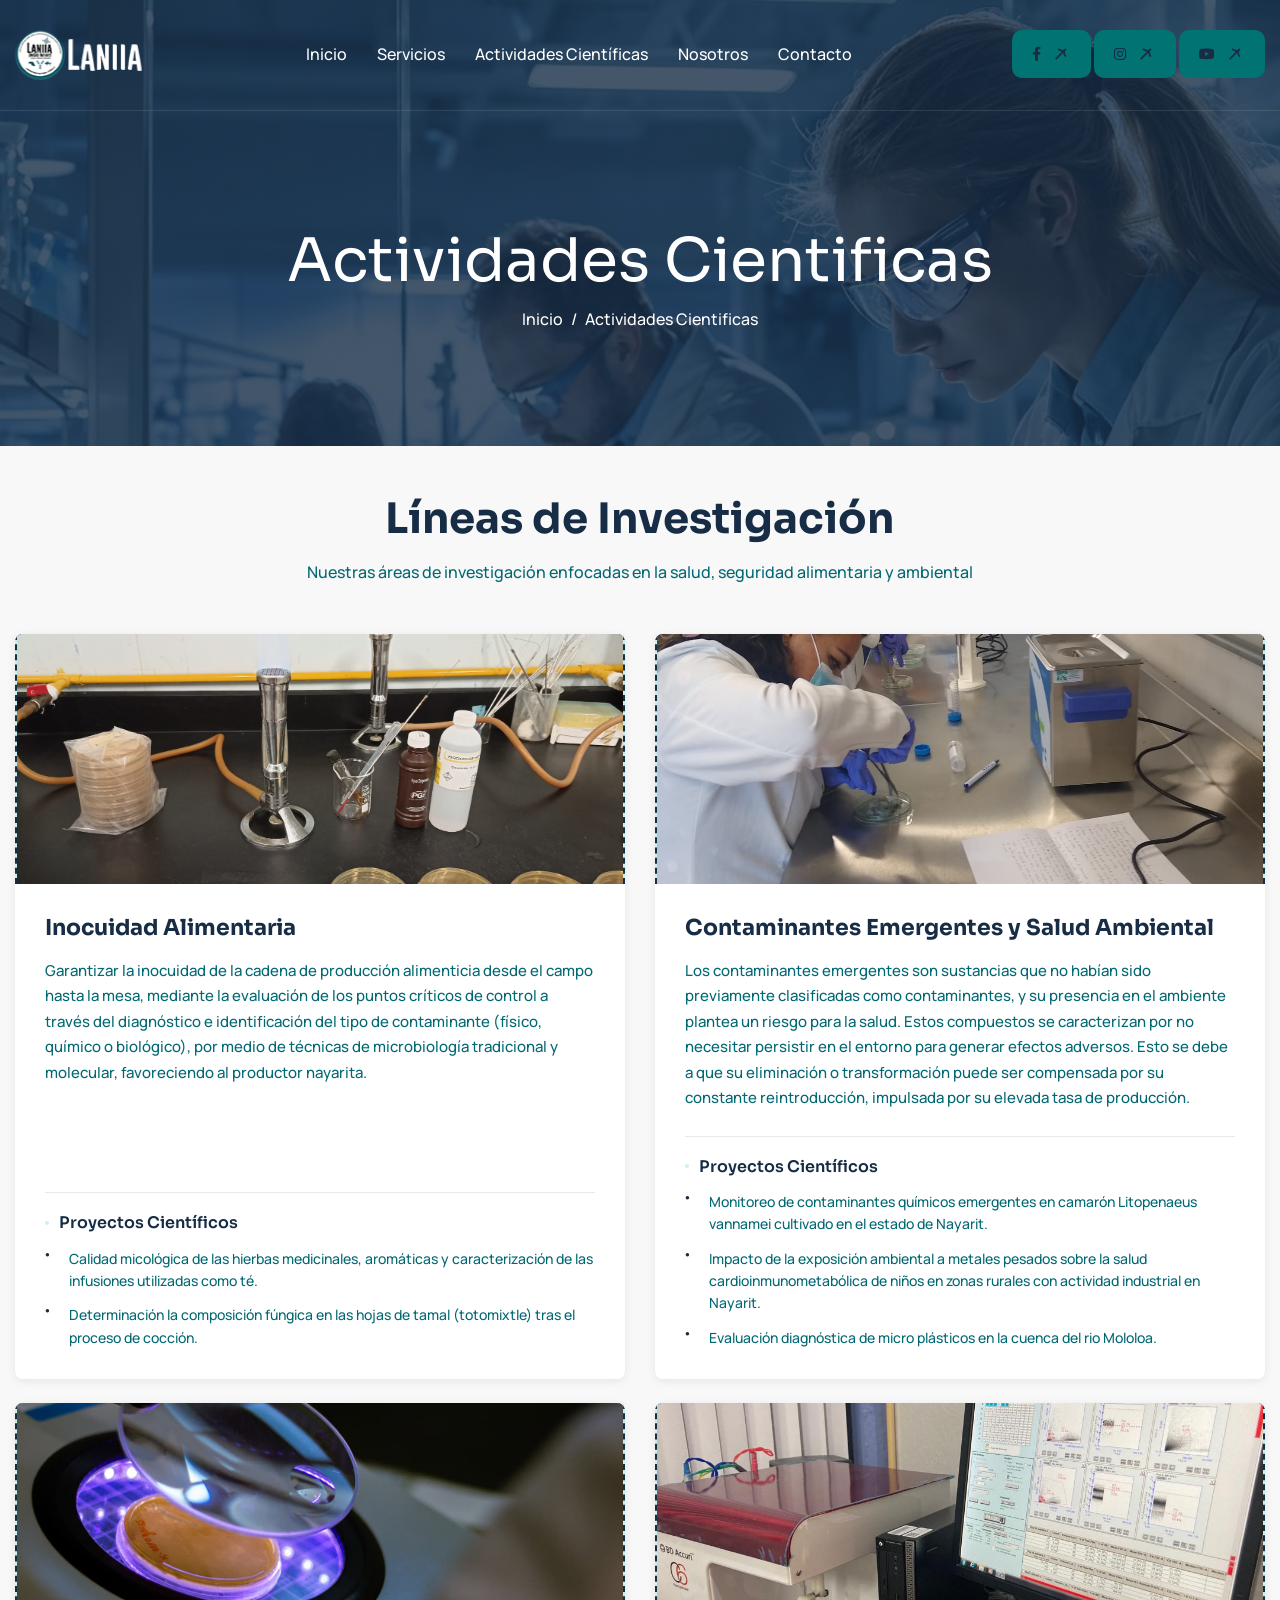
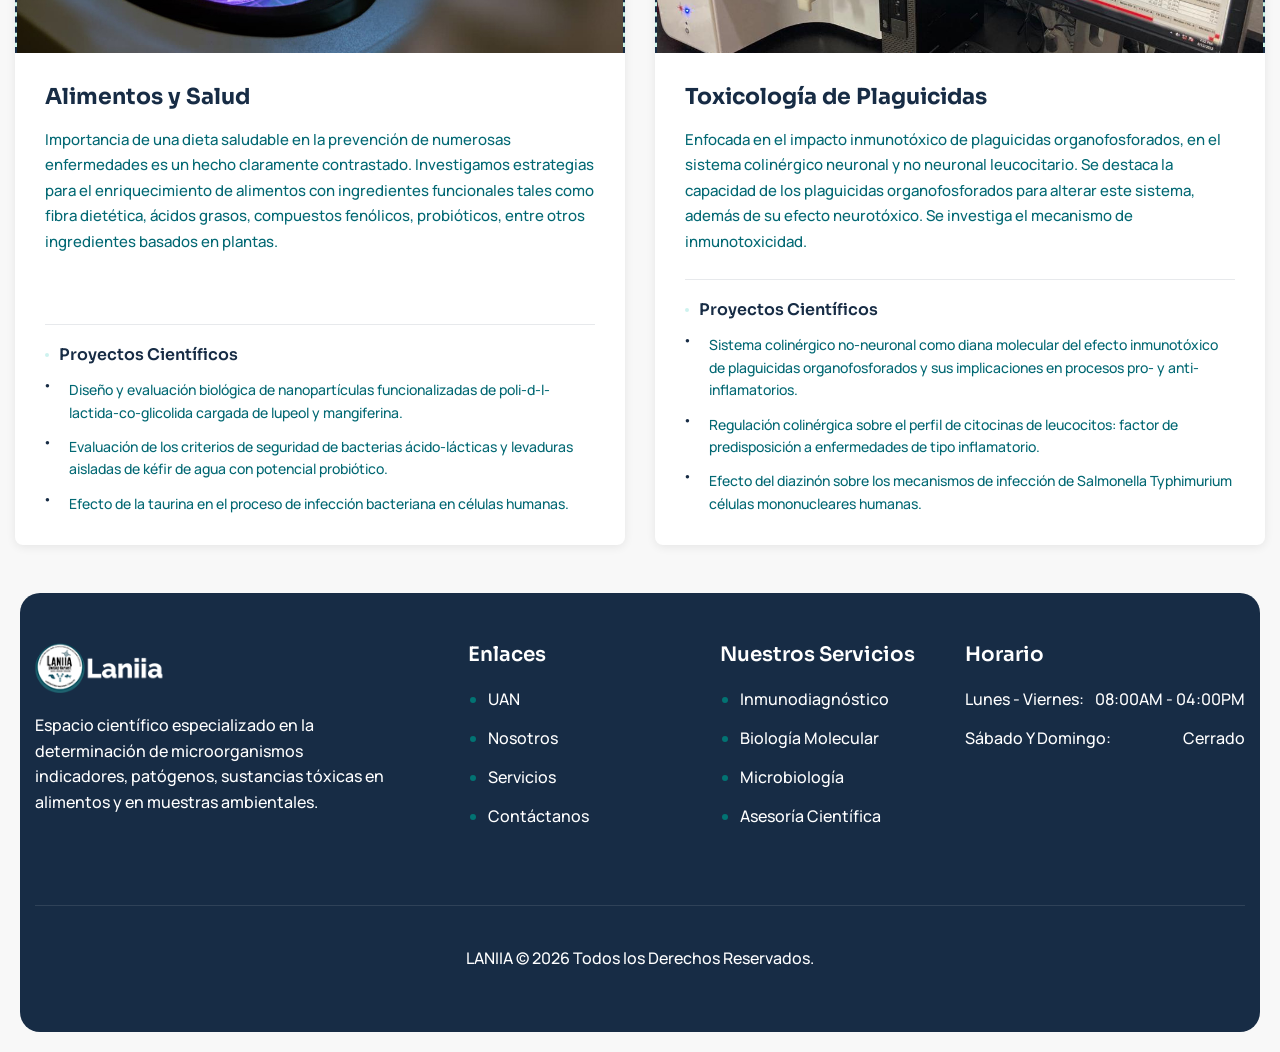
==== commit fb928f3e: "Reparacion de titulos en href varios y eliminacion de html redundante" ====
--- a/pg/actividadesCientificas.html
+++ b/pg/actividadesCientificas.html
@@ -4,7 +4,7 @@
 	<!-- Meta -->
 	<meta charset="utf-8">
 	<meta http-equiv="X-UA-Compatible" content="IE=edge">
-	<meta name="viewport" content="width=device-width, initial-scale=1.0, maximum-scale=1">
+	<meta name="viewport" content="width=device-width, initial-scale=1.0">
 	<meta name="description" content="">
 	<meta name="keywords" content="">
 	<meta name="author" content="Oscar Dominguez">
@@ -65,9 +65,9 @@
                                         <li class="nav-item"><a class="nav-link" href="index-slider.html">Home - Slider</a></li>
                                     </ul>-->
                                 </li>
-                                <li class="nav-item"><a class="nav-link" href="equipo.html">Nosotros</a>
                                 <li class="nav-item"><a class="nav-link" href="servicios.html">Servicios</a></li>
                                 <li class="nav-item"><a class="nav-link" href="actividadesCientificas.html">Actividades científicas</a></li>
+                                <li class="nav-item"><a class="nav-link" href="equipo.html">Nosotros</a>
                                 <!--<li class="nav-item submenu"><a class="nav-link" href="#">Pages</a>
                                     <ul>
                                         <li class="nav-item"><a class="nav-link" href="">Service Details</a></li>
@@ -90,9 +90,9 @@
                         
                         <!-- Botón Header  inicia -->
                         <div class="header-btn">
-                            <a href="https://www.facebook.com/LANIIANAY" target="_blank" class="btn-default btn-highlighted"><i class="fa-brands fa-facebook-f"></i></a>
-                            <a href="https://www.instagram.com/laniia.uan/" target="_blank" class="btn-default btn-highlighted"><i class="fa-brands fa-instagram"></i></a>
-                            <a href="https://www.youtube.com/@laniia-nayarit/videos" target="_blank" class="btn-default btn-highlighted"><i class="fa-brands fa-youtube"></i></a>
+                            <a href="https://www.facebook.com/LANIIANAY" target="_blank" rel="noopener" class="btn-default btn-highlighted" title="Facebook LANIIA"><i class="fa-brands fa-facebook-f"></i></a>
+                            <a href="https://www.instagram.com/laniia.uan/" target="_blank" rel="noopener" class="btn-default btn-highlighted" title="Instagram LANIIA"><i class="fa-brands fa-instagram"></i></a>
+                            <a href="https://www.youtube.com/@laniia-nayarit/videos" target="_blank" rel="noopener" class="btn-default btn-highlighted" title="YouTube LANIIA"><i class="fa-brands fa-youtube"></i></a>
                         </div>
                         <!-- Botón Header  termina -->
 					</div>
@@ -297,7 +297,7 @@
                         <div class="footer-links">
                             <h3>Enlaces</h3>
                             <ul>
-                                <li><a href="https://www.uan.edu.mx/" target="_blank" >UAN</a></li>
+                                <li><a href="https://www.uan.edu.mx/" target="_blank" rel="noopener" title="Universidad Autónoma de Nayarit">UAN</a></li>
                                 <li><a href="pg/equipo.html">Nosotros</a></li>
                                 <li><a href="">Servicios</a></li>
                                 <li><a href="">Contáctanos</a></li>
--- a/css/custom.css
+++ b/css/custom.css
@@ -221,6 +221,108 @@
 .row.no-gutters{
     margin-right: 0px;
     margin-left: 0px;
+}
+.section-padding { padding: 100px 0; background-color: #f9f9f9; }
+        .service-card {
+            background: #ffffff;
+            padding: 50px 40px;
+            border-radius: 20px;
+            margin-bottom: 30px;
+            text-align: center;
+            border: 1px solid #ececec;
+            transition: all 0.4s ease-in-out;
+            height: calc(100% - 30px);
+            display: flex;
+            flex-direction: column;
+            justify-content: space-between;
+        }
+        .service-card:hover {
+            transform: translateY(-12px);
+            box-shadow: 0 20px 40px rgba(0,0,0,0.08);
+            border-color: #0056b3;
+        }
+        .service-icon {
+            font-size: 45px;
+            color: #0056b3;
+            margin-bottom: 25px;
+        }
+        .service-card h3 {
+            font-family: 'Sora', sans-serif;
+            font-weight: 700;
+            font-size: 20px;
+            color: #1a1a1a;
+            margin-bottom: 20px;
+            min-height: 50px;
+            display: flex;
+            align-items: center;
+            justify-content: center;
+        }
+        .service-card p {
+            font-family: 'Manrope', sans-serif;
+            font-size: 15px;
+            line-height: 1.7;
+            color: #555;
+            margin-bottom: 30px;
+        }
+        .btn-service {
+            display: inline-block;
+            padding: 12px 30px;
+            background: #0056b3;
+            color: #fff;
+            border-radius: 50px;
+            font-weight: 600;
+            font-size: 14px;
+            text-transform: uppercase;
+            letter-spacing: 1px;
+            transition: 0.3s;
+            text-decoration: none;
+        }
+        .btn-service:hover {
+            background: #003d7a;
+            color: #fff;
+            box-shadow: 0 5px 15px rgba(0,86,179,0.3);
+        }
+/* Media Queries para Responsividad */
+
+/* Tablets (iPad y dispositivos medianos) */
+@media (max-width: 991px) {
+    .section-padding {
+        padding: 60px 0;
+    }
+    .service-card {
+        padding: 40px 30px;
+    }
+    .service-card h3 {
+        font-size: 19px;
+    }
+}
+
+/* Móviles (Pantallas pequeñas) */
+@media (max-width: 767px) {
+    .section-padding {
+        padding: 50px 0;
+    }
+    .service-card {
+        padding: 35px 25px;
+        margin-bottom: 20px; /* Reducimos el espacio entre cards */
+    }
+    .service-card h3 {
+        font-size: 18px;
+        min-height: auto; /* En móvil no hace falta forzar la altura */
+        margin-bottom: 15px;
+    }
+    .service-card p {
+        font-size: 14px;
+        margin-bottom: 25px;
+    }
+    .service-icon {
+        font-size: 35px;
+        margin-bottom: 20px;
+    }
+    .btn-service {
+        width: 100%; /* El botón se expande para ser más fácil de presionar */
+        padding: 10px 20px;
+    }
 }
 
 .row.no-gutters > *{
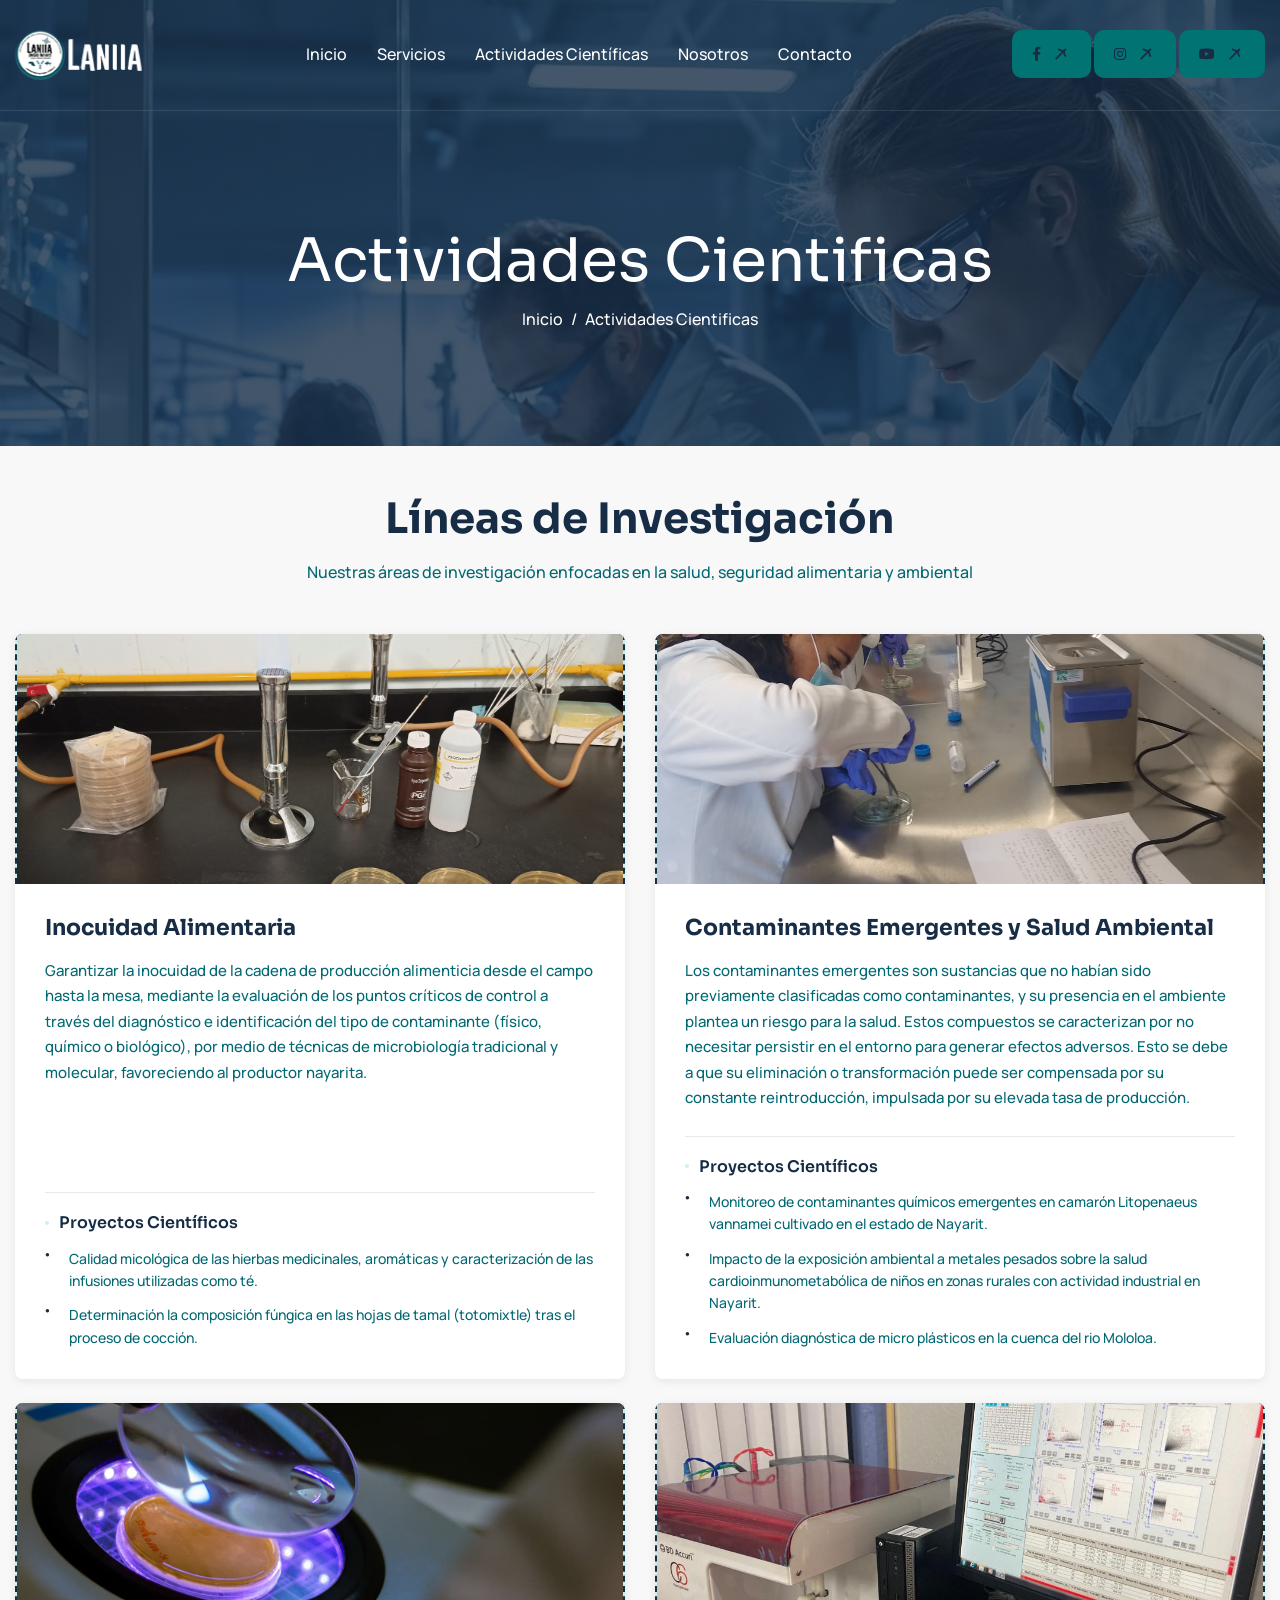
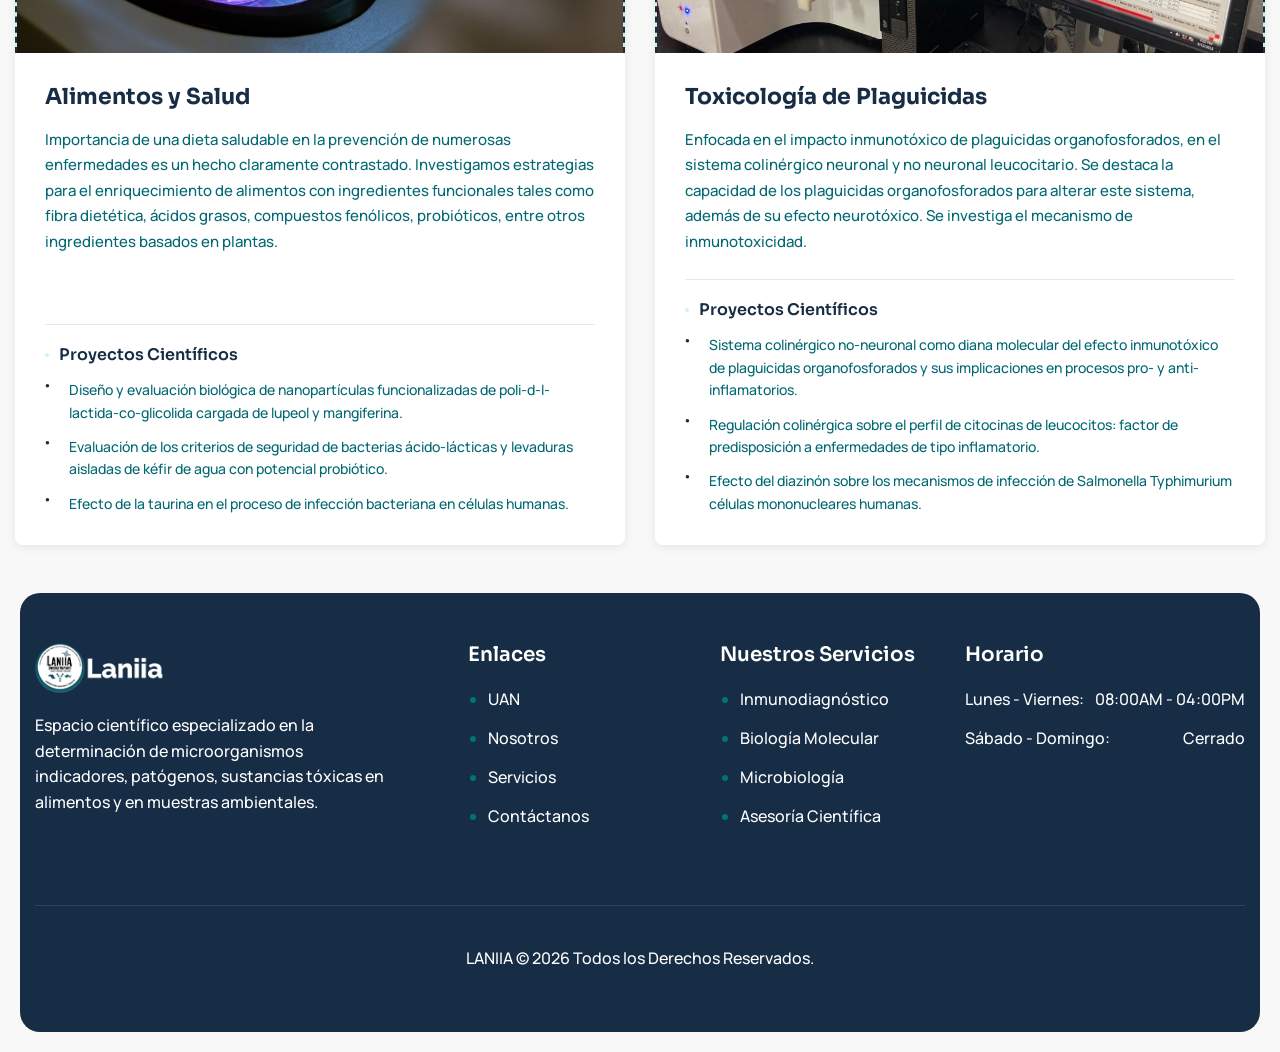
==== commit 112310ac: "Eliminación de archivos PHP para procesamiento de formulario, asi como los archivos HTML asociados a" ====
--- a/pg/actividadesCientificas.html
+++ b/pg/actividadesCientificas.html
@@ -298,9 +298,9 @@
                             <h3>Enlaces</h3>
                             <ul>
                                 <li><a href="https://www.uan.edu.mx/" target="_blank" rel="noopener" title="Universidad Autónoma de Nayarit">UAN</a></li>
-                                <li><a href="pg/equipo.html">Nosotros</a></li>
-                                <li><a href="">Servicios</a></li>
-                                <li><a href="">Contáctanos</a></li>
+                                <li><a href="equipo.html">Nosotros</a></li>
+                                <li><a href="servicios.html">Servicios</a></li>
+                                <li><a href="contactanos.html">Contáctanos</a></li>
                             </ul>
                         </div>
                         <!-- Footer Links termina -->
@@ -326,7 +326,7 @@
                         <h3>Horario</h3>
                         <ul>
                             <li>Lunes - Viernes:<span>08:00AM - 04:00PM</span></li>
-                            <li>Sábado y Domingo:<span>Cerrado</span></li>
+                            <li>Sábado - Domingo:<span>Cerrado</span></li>
                         </ul>
                     </div>
                     <!-- Footer Working Hour Box termina -->
--- a/css/custom.css
+++ b/css/custom.css
@@ -1108,7 +1108,110 @@
 	color: var(--white-color);
 	margin: 0;
 }
-
+.service-card-header {
+    display: flex;
+    align-items: center;
+    gap: 14px;
+    margin-bottom: 14px;
+    position: relative;
+    z-index: 1;
+}
+
+.service-card-header h3 {
+    margin-bottom: 0;
+	color: #fff;
+	flex: 1;
+    min-width: 0;
+    line-height: 1.3;
+    word-break: break-word;
+}
+.service-card {
+    position: relative;
+    overflow: hidden;
+    background: rgba(255, 255, 255, 0.04);
+    border: 1px solid rgba(255, 255, 255, 0.08);
+    border-radius: 16px;
+    padding: 40px 30px 35px;
+    transition: all 0.4s ease;
+    z-index: 1;
+}
+
+.service-card::before {
+    content: '';
+    position: absolute;
+    inset: 0;
+    background: linear-gradient(135deg, rgba(255,255,255,0.06) 0%, transparent 60%);
+    border-radius: 16px;
+    transition: opacity 0.4s ease;
+    opacity: 0;
+    z-index: 0;
+}
+
+.service-card:hover::before {
+    opacity: 1;
+}
+
+.service-card:hover {
+    transform: translateY(-6px);
+    border-color: rgba(255, 255, 255, 0.2);
+    box-shadow: 0 20px 60px rgba(0, 0, 0, 0.3);
+}
+
+.service-card-bg-icon {
+    position: absolute;
+    bottom: -15px;
+    right: -15px;
+    width: 130px;
+    height: 130px;
+    object-fit: contain;
+    opacity: 0.07;
+    transition: all 0.4s ease;
+    z-index: 0;
+    pointer-events: none;
+}
+
+.service-card:hover .service-card-bg-icon {
+    opacity: 0.13;
+    transform: scale(1.08) rotate(-5deg);
+}
+
+.service-card-icon {
+    width: 58px;
+    height: 58px;
+    object-fit: contain;
+    margin-bottom: 22px;
+    position: relative;
+    z-index: 1;
+    filter: brightness(0) invert(1);
+}
+
+.service-card-body {
+    position: relative;
+    z-index: 1;
+}
+
+.service-card-body h3 {
+    font-size: 1.2rem;
+    font-weight: 700;
+    margin-bottom: 12px;
+    color: #fff;
+}
+
+.service-card-body p {
+    font-size: 0.92rem;
+    line-height: 1.7;
+    color: rgba(255, 255, 255, 0.65);
+    margin-bottom: 0;
+}
+
+.service-card-divider {
+    width: 36px;
+    height: 2px;
+    background: currentColor;
+    margin-bottom: 14px;
+    opacity: 0.5;
+    border-radius: 2px;
+}
 .satisfy-client-content h3{
 	font-size: 16px;
 	font-weight: 600;
@@ -1131,6 +1234,32 @@
 	border-radius: 50%;
 	animation: infiniterotate 20s infinite linear;
 }
+
+/* Override cards en página de servicios */
+.services-section .service-card {
+    background: rgba(255, 255, 255, 0.04) !important;
+    color: rgba(255, 255, 255, 0.85) !important;
+    border: 1px solid rgba(255, 255, 255, 0.08);
+    border-radius: 16px;
+}
+
+.services-section .service-card h3 {
+    color: #fff !important;
+}
+
+.services-section .service-card p {
+    color: rgba(255, 255, 255, 0.65) !important;
+}
+
+.services-section .service-card .btn-service {
+    color: rgba(255, 255, 255, 0.85) !important;
+    border-color: rgba(255, 255, 255, 0.2) !important;
+}
+
+.services-section .service-card .service-card-divider {
+    background: rgba(255, 255, 255, 0.3);
+}
+
 
 @keyframes infiniterotate{
     from{
@@ -1156,14 +1285,19 @@
 	z-index: 1;
 }
 
-.scrolling-ticker-box{
-	--gap: 30px;
-	position: relative;
-	display: flex;
-	overflow: hidden;
-	user-select: none;
-	gap: var(--gap);
-	align-items: center;
+.scrolling-ticker-box {
+    --gap: 30px;
+    position: relative;
+    display: flex;
+    overflow: hidden;
+    gap: var(--gap);
+    align-items: center;
+
+    /* Corrección para Safari y otros navegadores */
+    -webkit-user-select: none; /* Safari e iOS */
+    -moz-user-select: none;    /* Firefox antiguo */
+    -ms-user-select: none;     /* Internet Explorer/Edge antiguo */
+    user-select: none;         /* Estándar (Chrome, Edge, Firefox moderno) */
 }
 
 .scrolling-content{
@@ -1449,8 +1583,8 @@
 	color: var(--white-color);
 	border: 1px solid var(--dark-divider-color);
 	background: var(--dark-divider-color);
+	-webkit-backdrop-filter: blur(7px);
 	backdrop-filter: blur(7px);
-	-webkit-backdrop-filter: blur(7px);
 	border-radius: 30px;
 	padding: 7px 20px;
 	transition: all 0.4s ease-in-out;
@@ -1693,8 +1827,8 @@
 	display: block;
 	background: var(--dark-divider-color);
 	border: 1px solid var(--dark-divider-color);
+	-webkit-backdrop-filter: blur(25px);
 	backdrop-filter: blur(25px);
-	-webkit-backdrop-filter: blur(25px);
 	border-radius: 10px;
 	padding: 25px;
 }
@@ -1850,8 +1984,8 @@
     font-weight: 600;
     color: var(--primary-color);
     background: var(--accent-color);
+    -webkit-background-clip: text;
     background-clip: text;
-    -webkit-background-clip: text;
     -webkit-text-stroke: 2px transparent;
 	border-bottom: 1px solid var(--dark-divider-color);
 	padding-bottom: 20px;
@@ -4613,8 +4747,8 @@
 	border: 1px solid var(--dark-divider-color);
 	border-radius: 20px;
 	padding: 30px;
-	backdrop-filter: blur(7px);
-    -webkit-backdrop-filter: blur(7px);
+	-webkit-backdrop-filter: blur(7px);
+    backdrop-filter: blur(7px);
 	z-index: 1;
 }
 
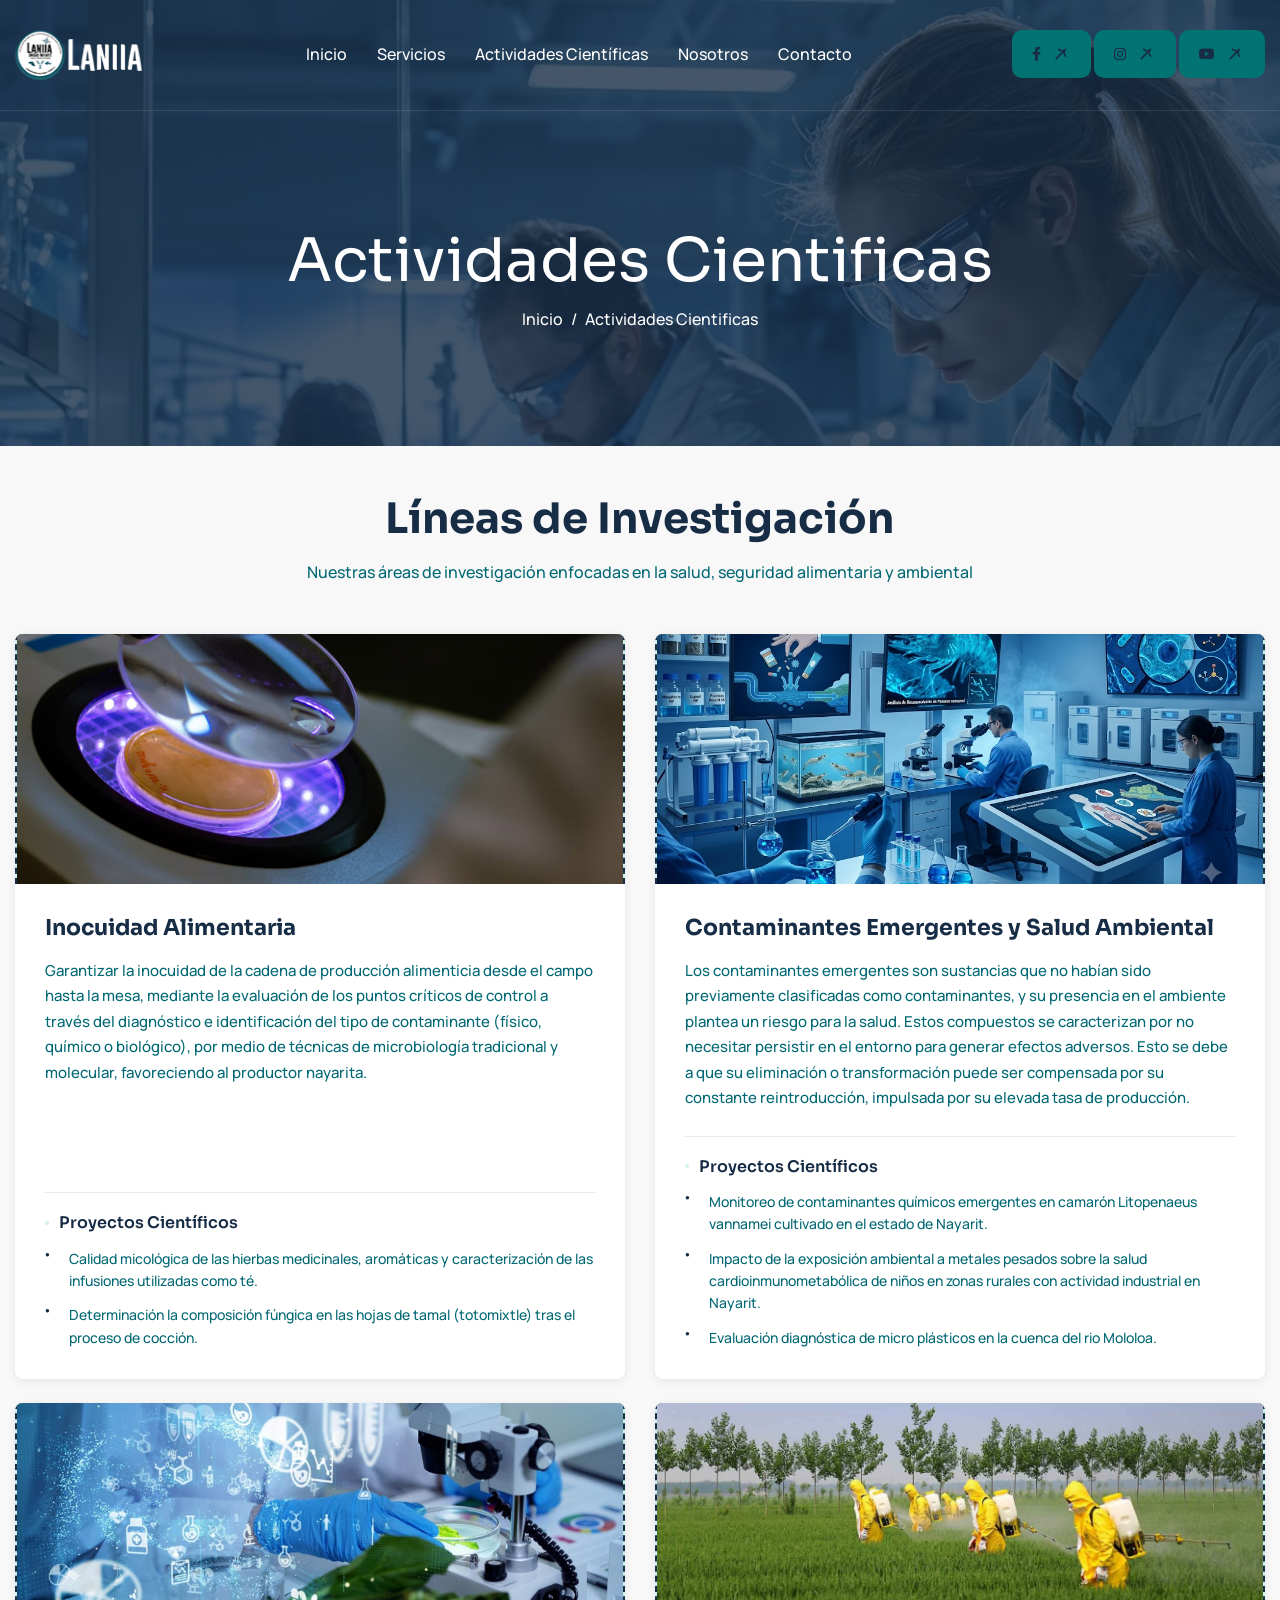
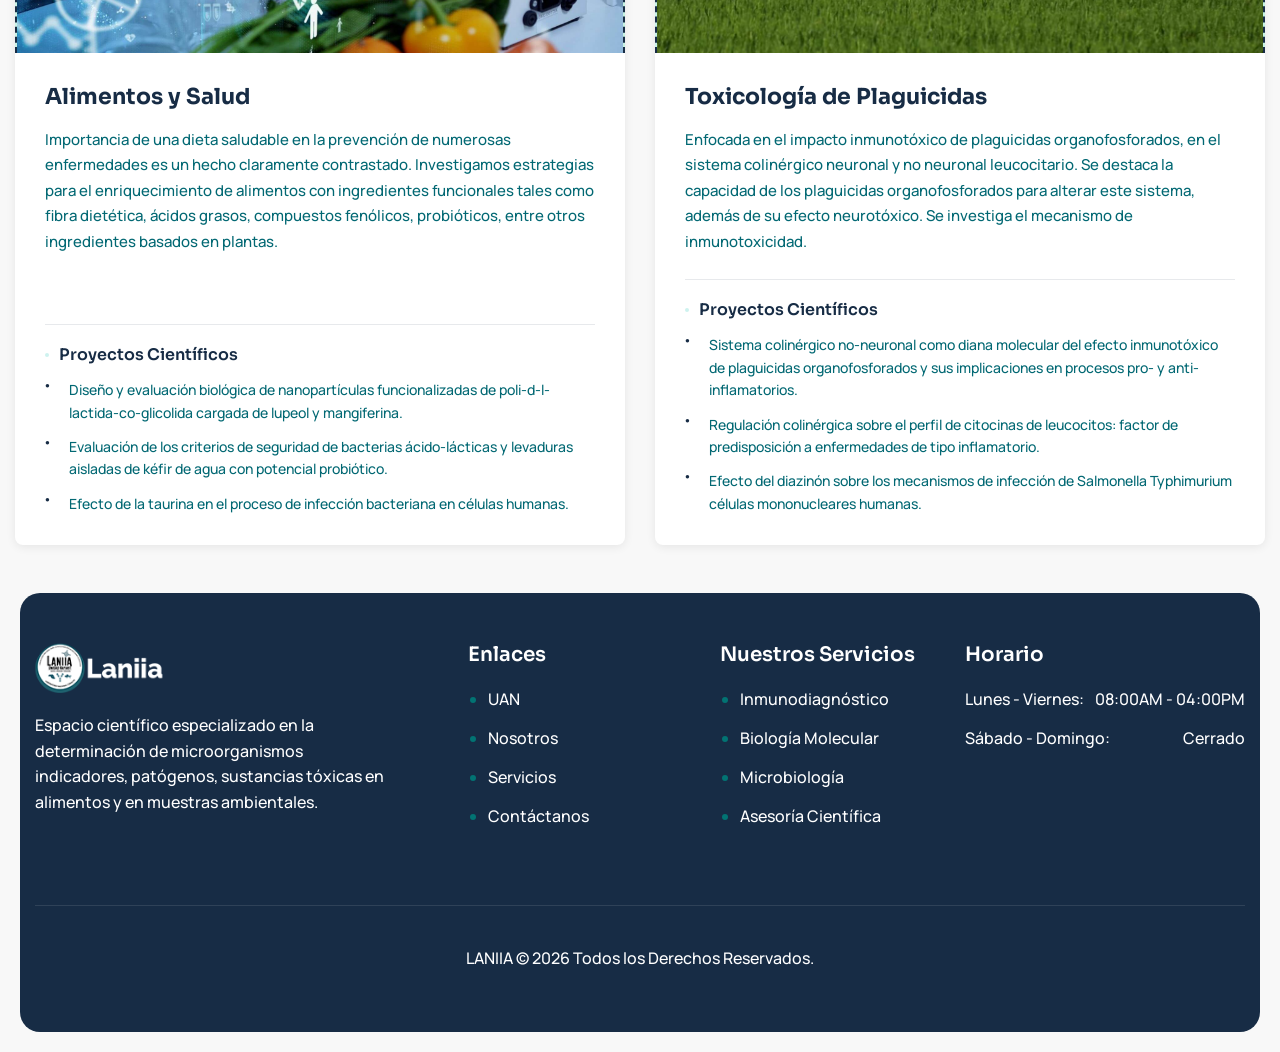
==== commit 2271768f: "Cambio de imagenes del apartado proyectos cientificos" ====
--- a/pg/actividadesCientificas.html
+++ b/pg/actividadesCientificas.html
@@ -59,30 +59,11 @@
                         <div class="nav-menu-wrapper">
                             <ul class="navbar-nav mr-auto" id="menu">
                                 <li class="nav-item"><a class="nav-link" href="../index.html">Inicio</a>
-                                    <!--<ul>
-                                        <li class="nav-item"><a class="nav-link" href="index.html">Home - Main</a></li>
-                                        <li class="nav-item"><a class="nav-link" href="index-video.html">Home - Video</a></li>
-                                        <li class="nav-item"><a class="nav-link" href="index-slider.html">Home - Slider</a></li>
-                                    </ul>-->
                                 </li>
                                 <li class="nav-item"><a class="nav-link" href="servicios.html">Servicios</a></li>
                                 <li class="nav-item"><a class="nav-link" href="actividadesCientificas.html">Actividades científicas</a></li>
                                 <li class="nav-item"><a class="nav-link" href="equipo.html">Nosotros</a>
-                                <!--<li class="nav-item submenu"><a class="nav-link" href="#">Pages</a>
-                                    <ul>
-                                        <li class="nav-item"><a class="nav-link" href="">Service Details</a></li>
-                                        <li class="nav-item"><a class="nav-link" href="blog-single.html">Blog Details</a></li>
-                                        <li class="nav-item"><a class="nav-link" href="case-study.html">Case Study</a></li>
-                                        <li class="nav-item"><a class="nav-link" href="case-study-single.html">Case Study details</a></li>
-                                        <li class="nav-item"><a class="nav-link" href="team.html">Our Team</a></li>
-                                        <li class="nav-item"><a class="nav-link" href="team-single.html">Team Details</a></li>
-                                        <li class="nav-item"><a class="nav-link" href="pricing.html">Pricing Plan</a></li>
-                                        <li class="nav-item"><a class="nav-link" href="testimonials.html">Testimonials</a></li>
-                                        <li class="nav-item"><a class="nav-link" href="image-gallery.html">Image Gallery</a></li>
-                                        <li class="nav-item"><a class="nav-link" href="video-gallery.html">Video Gallery</a></li>
-                                        <li class="nav-item"><a class="nav-link" href="faqs.html">FAQs</a></li>
-                                        <li class="nav-item"><a class="nav-link" href="404.html">404</a></li>
-                                    </ul>-->
+ 
                                 </li>
                                 <li class="nav-item"><a class="nav-link" href="../pg/contactanos.html">Contacto</a></li>
                             </ul>
@@ -145,7 +126,7 @@
                         <!-- Imagen Placeholder -->
                         <div class="research-card-image">
                             <div class="image-placeholder">
-                                <img src="../images/inocuidad3.jpg" alt="Inocuidad Alimentaria">
+                                <img src="../images/service-3.jpg" alt="Inocuidad Alimentaria">
                             </div>
                         </div>
 
@@ -175,7 +156,7 @@
                         <!-- Imagen Placeholder -->
                         <div class="research-card-image">
                             <div class="image-placeholder">
-                                <img src="../images/contaminantes emergentes 2.jpg" alt="Contaminantes Emergentes">
+                                <img src="../images/monitoreoambiental.jpg" alt="Contaminantes Emergentes">
                             </div>
                         </div>
 
@@ -206,7 +187,7 @@
                         <!-- Imagen Placeholder -->
                         <div class="research-card-image">
                             <div class="image-placeholder">
-                                <img src="../images/service-3.jpg" alt="Alimentos y Salud">
+                                <img src="../images/Alimentos.jpg" alt="Alimentos y Salud">
                             </div>
                         </div>
 
@@ -237,7 +218,7 @@
                         <!-- Imagen Placeholder -->
                         <div class="research-card-image">
                             <div class="image-placeholder">
-                                <img src="../images/Toxicologia.jpg" alt="Toxicologia de Plaguicidas">
+                                <img src="../images/plaguicidas.jpeg" alt="Toxicologia de Plaguicidas">
                             </div>
                         </div>
 
--- a/css/custom.css
+++ b/css/custom.css
@@ -1,77 +1,18 @@
-/* ----------------------------------------------------------------------------------------
-* Author        : ljmedranov
-
-* ---------------------------------------------------------------------------------------- */
-/* Listado
-----------------------------------------------------------------------------------------
-01. VARIABLES GENERALES
-02. CSS en general
-03. css del header
-04. Hero css
-05. Scrolling Ticker css
-06. CSS acerca de 
-07. CSS nuestros servicios
-08. Css porque escogernos
-09. Css que hacemos
-10. caso de estudioss
-11. Intro Video css
-12. CSS nuestro trabajo
-13. CSS nuestros precios
-14. CSS preguntas
-15. CSS testimonios
-16. css blog
-17. Footer css
-18.acerca de nuestra pagina
-19. css servicios general
-20. css servicio simple
-21. css blog de archivo
-22. css blog sencillo
-23. css caso de estudio general
-24. css caso de estudio simple
-25. pagina de equipo
-26. pagina de equipo simple
-27. pagina precios
-28. página de testimonios
-29. css galeria de imagenes
-30. video galeria css
-31. pagina de preguntas
-32. pagina de contáctanos
-33. pagina de error 404
-34. Responsive css
+/*** 	 01. VARIABLES GENERALES	 ***/
 
 :root{
-	--primary-color				: #172C45;
-	--secondary-color			: #BEF1DE;
-	--bg-color					: #F8F8F8;
-	--text-color				: #45566A;
-	--accent-color				: #BEF1DE;
-	--white-color				: #FFFFFF;
+	--primary-color					: #172C45;
+	--secondary-color					: #cef2ef;
+	--bg-color						: #F8F8F8;
+	--text-color					: #026873;
+	--text-colorb					: #e9edf1;
+	--accent-color					: #027373;
+	--white-color					: #FFFFFF;
 	--divider-color				: #172C451A;
 	--dark-divider-color		: #FFFFFF1A;
-	--error-color				: rgb(230, 87, 87);
-	--default-font				: "Manrope", sans-serif;
-	--accent-font				: "Sora", sans-serif;
-}
-
--------------------------------------------------------------------------------------- */
-
-/************************************/
-/*** 	 01. VARIABLES GENERALES	  ***/
-/************************************/
-
-:root{
-	--primary-color				: #172C45;
-	--secondary-color			: #cef2ef;
-	--bg-color					: #F8F8F8;
-	--text-color				: #026873;
-	--text-colorb				: #e9edf1;
-	--accent-color				: #027373;
-	--white-color				: #FFFFFF;
-	--divider-color				: #172C451A;
-	--dark-divider-color		: #FFFFFF1A;
-	--error-color				: rgb(230, 87, 87);
-	--default-font				: "Manrope", sans-serif;
-	--accent-font				: "Sora", sans-serif;
+	--error-color					: rgb(230, 87, 87);
+	--default-font					: "Manrope", sans-serif;
+	--accent-font					: "Sora", sans-serif;
 }
 
 /************************************/
@@ -3243,12 +3184,14 @@
 	cursor: none;
 	border-radius: 20px;
 	overflow: hidden;
+	aspect-ratio: 1 / 1.356;
 }
 
 .team-image img{
     width: 100%;
-	aspect-ratio: 1 / 1.356;
+    height: 100%;
     object-fit: cover;
+    object-position: center center;
 	transition: all 0.4s ease-in-out;
 }
 
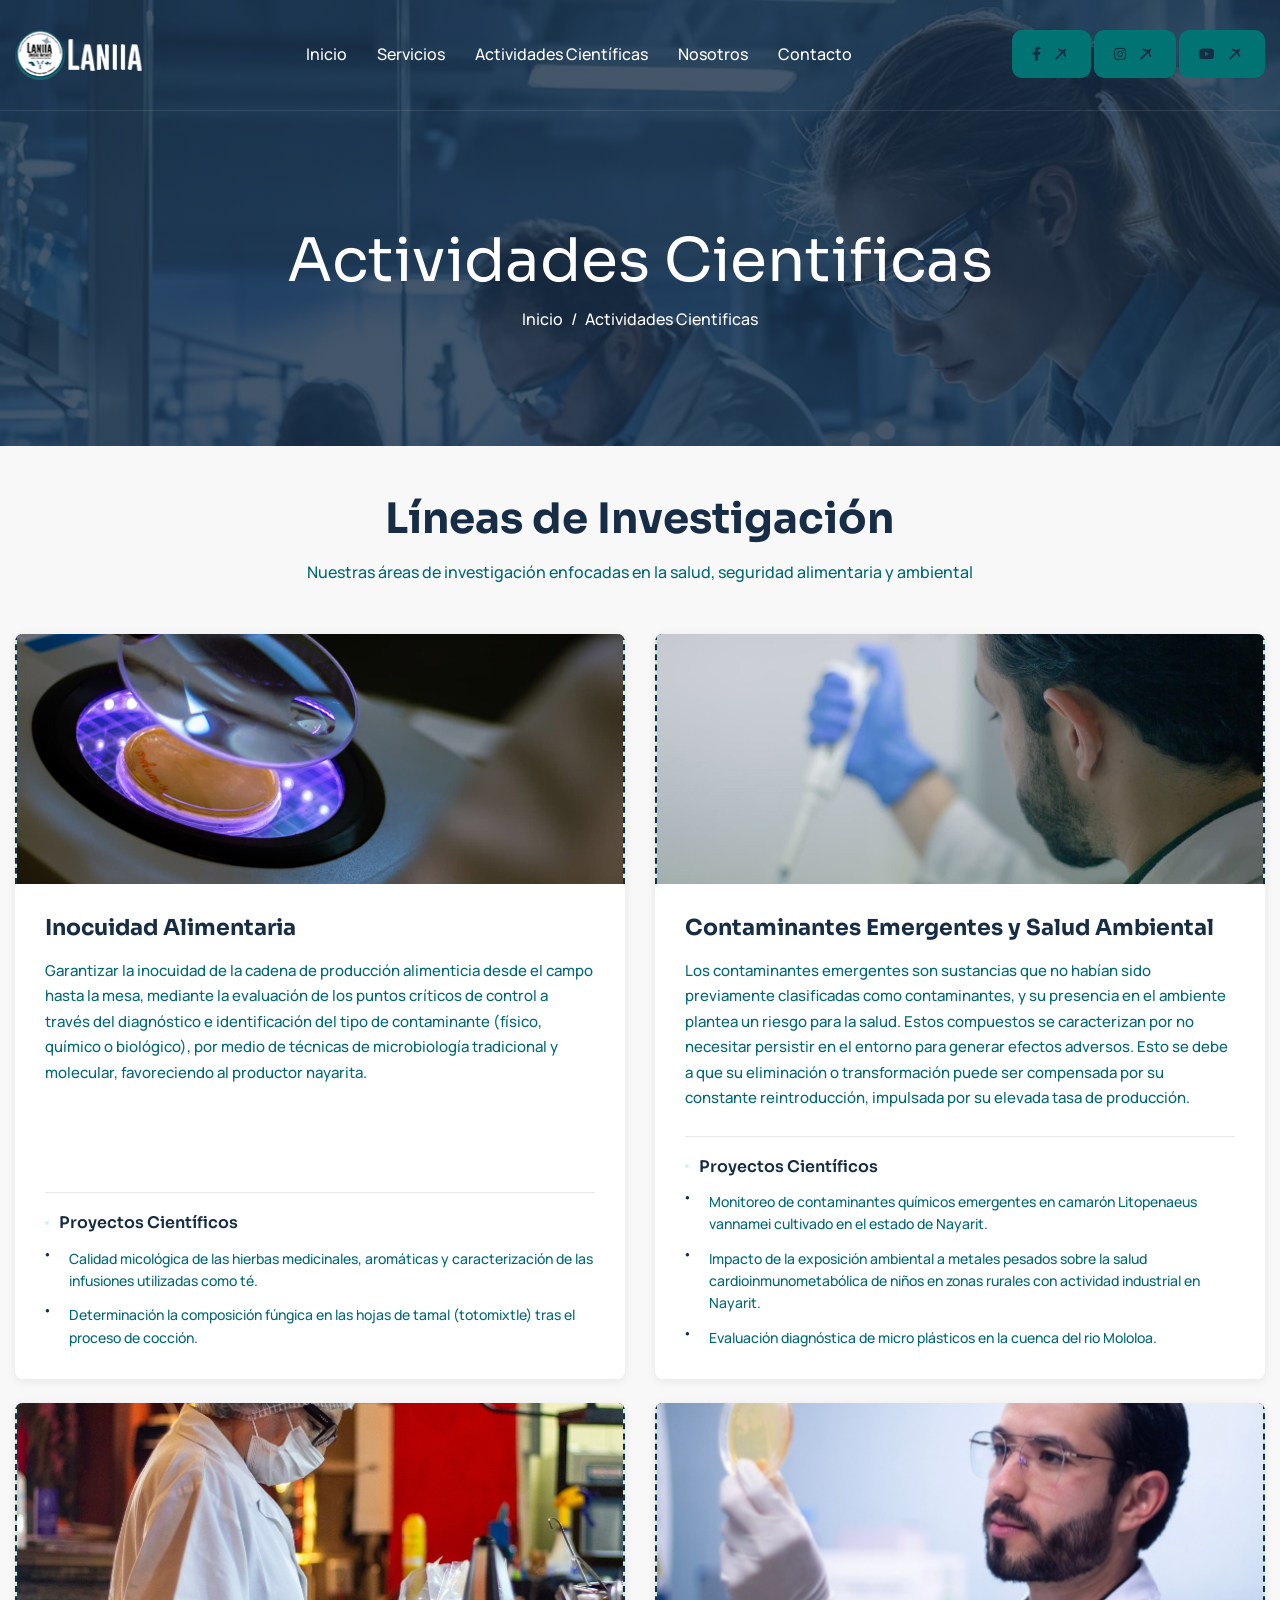
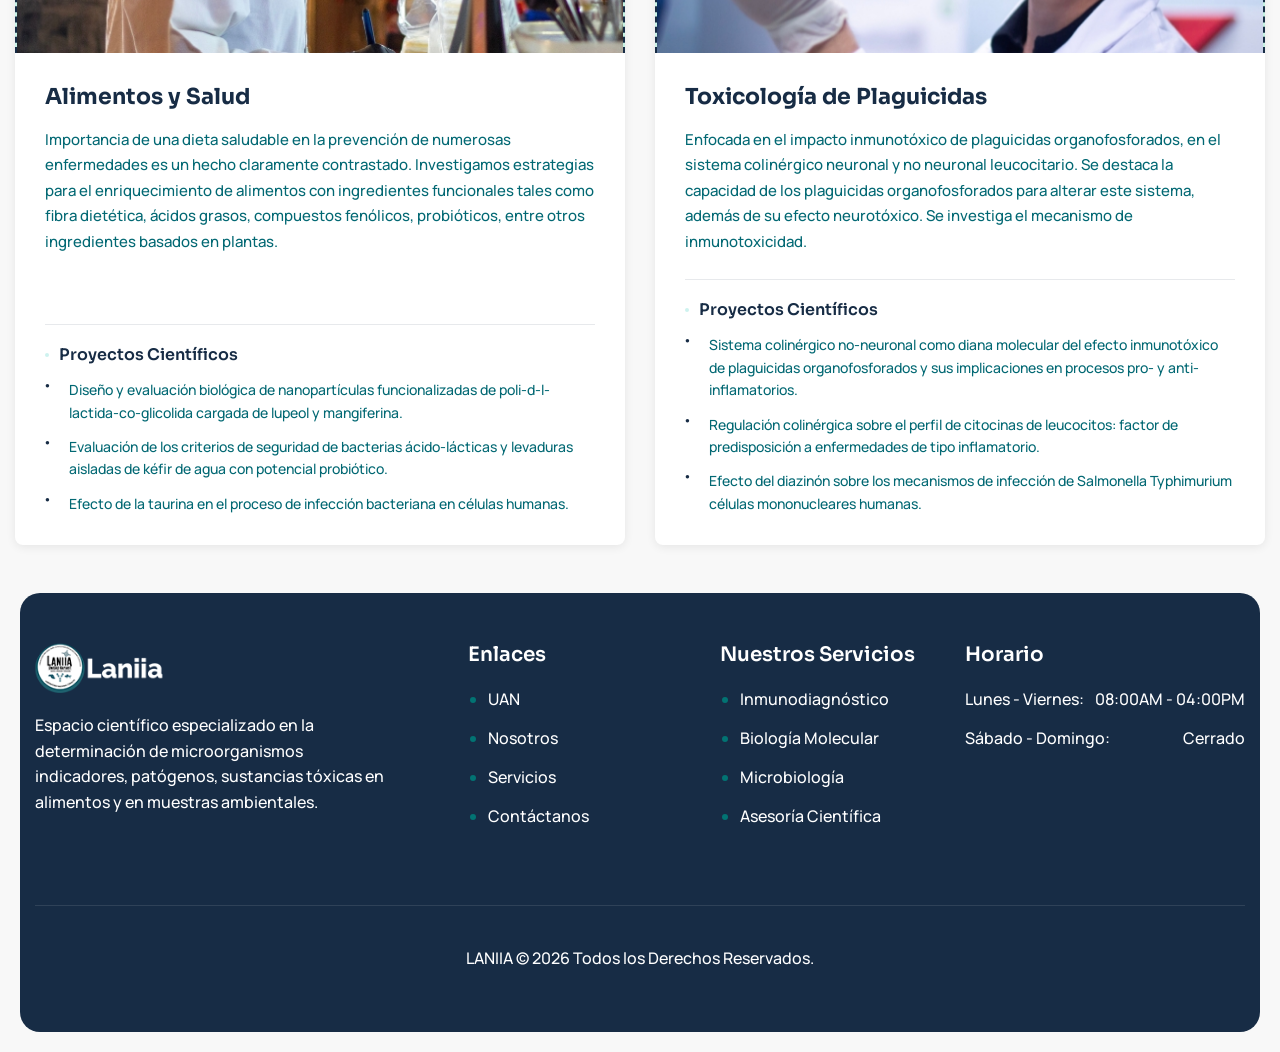
==== commit c83defe3: "Cambio de imagenes de actividades cientificas" ====
--- a/pg/actividadesCientificas.html
+++ b/pg/actividadesCientificas.html
@@ -156,7 +156,7 @@
                         <!-- Imagen Placeholder -->
                         <div class="research-card-image">
                             <div class="image-placeholder">
-                                <img src="../images/monitoreoambiental.jpg" alt="Contaminantes Emergentes">
+                                <img src="../images/service-1.jpg" alt="Contaminantes Emergentes">
                             </div>
                         </div>
 
@@ -187,7 +187,7 @@
                         <!-- Imagen Placeholder -->
                         <div class="research-card-image">
                             <div class="image-placeholder">
-                                <img src="../images/Alimentos.jpg" alt="Alimentos y Salud">
+                                <img src="../images/2.LÍNEA DE INVESTIGACIÓN. INOCUIDAD ALIMENTARIA.jpg" alt="Alimentos y Salud">
                             </div>
                         </div>
 
@@ -218,7 +218,7 @@
                         <!-- Imagen Placeholder -->
                         <div class="research-card-image">
                             <div class="image-placeholder">
-                                <img src="../images/plaguicidas.jpeg" alt="Toxicologia de Plaguicidas">
+                                <img src="../images/LÍNEA DE INVESTIGACIÓN. MODULACIÓN DE LA RESPUESTA INMUNE ANTE CONTAMINANTES CLÁSICOS Y EMERGENTES.jpg" alt="Toxicologia de Plaguicidas">
                             </div>
                         </div>
 
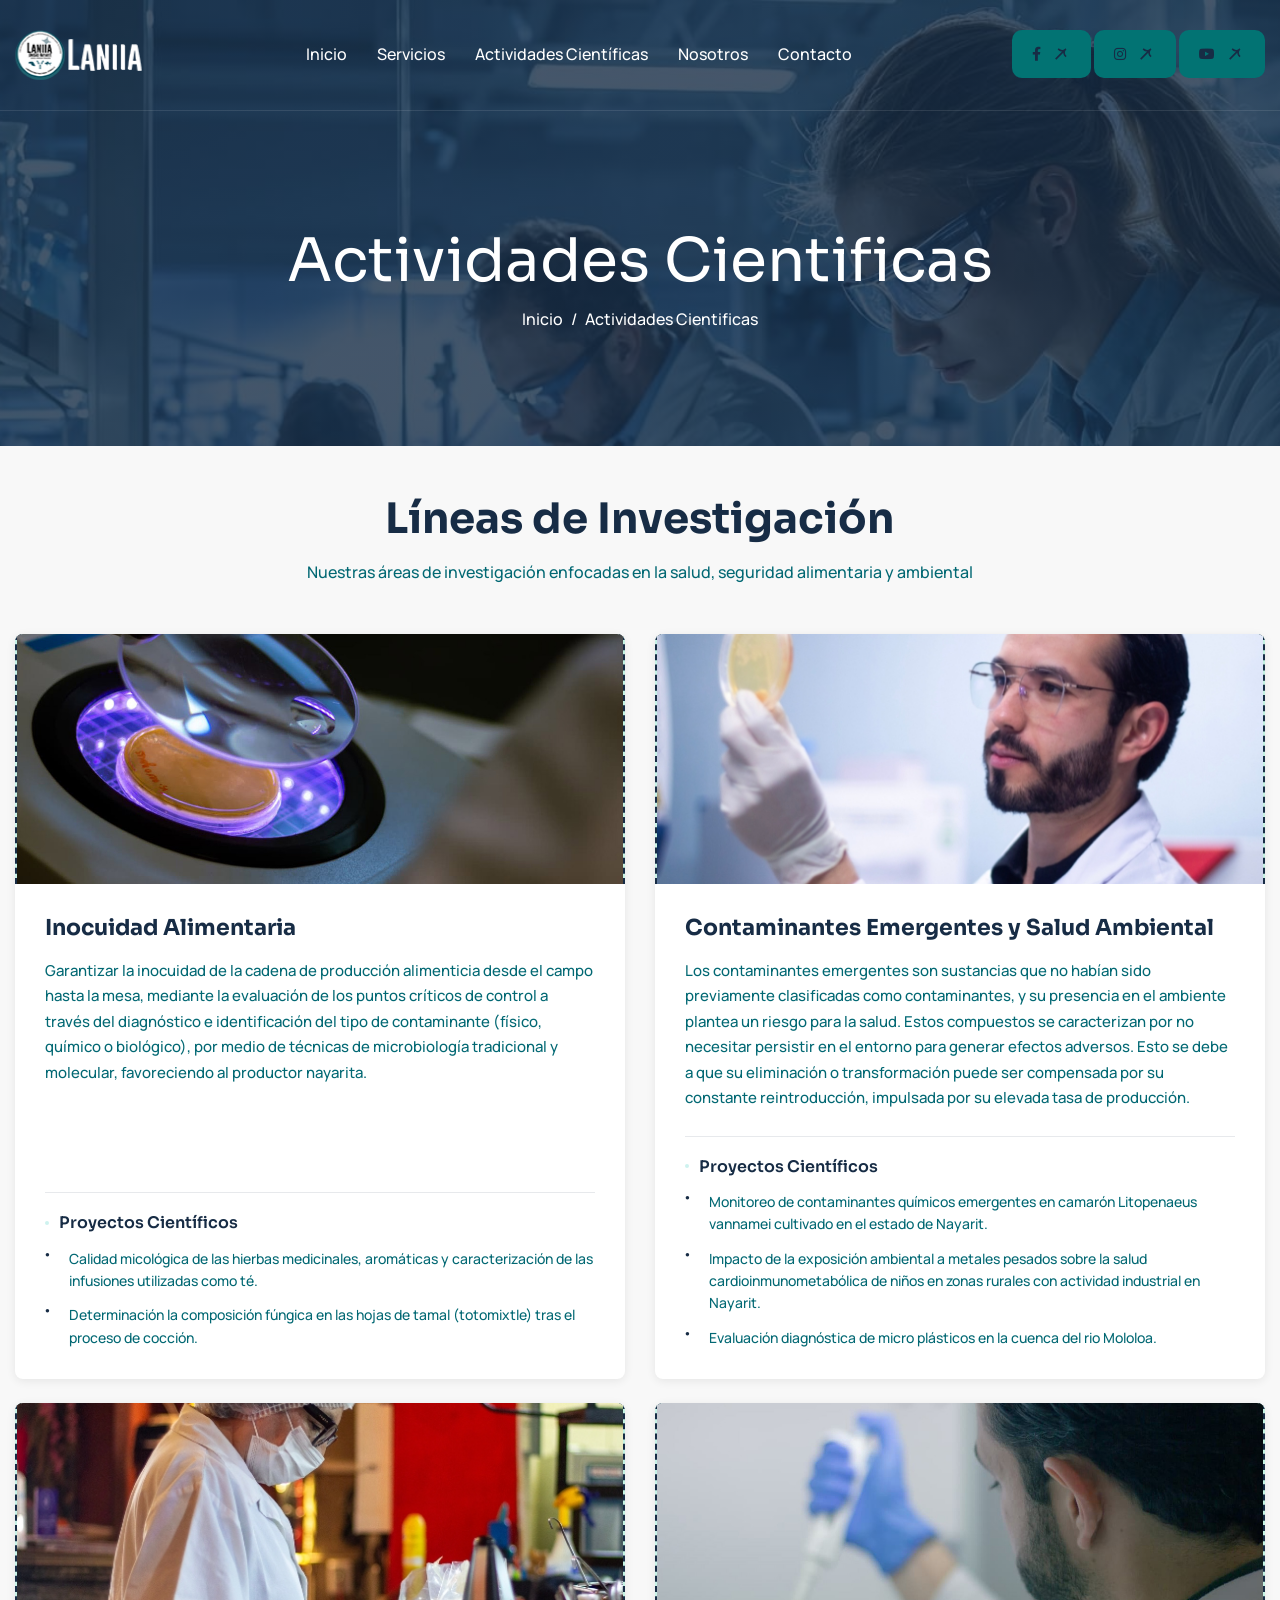
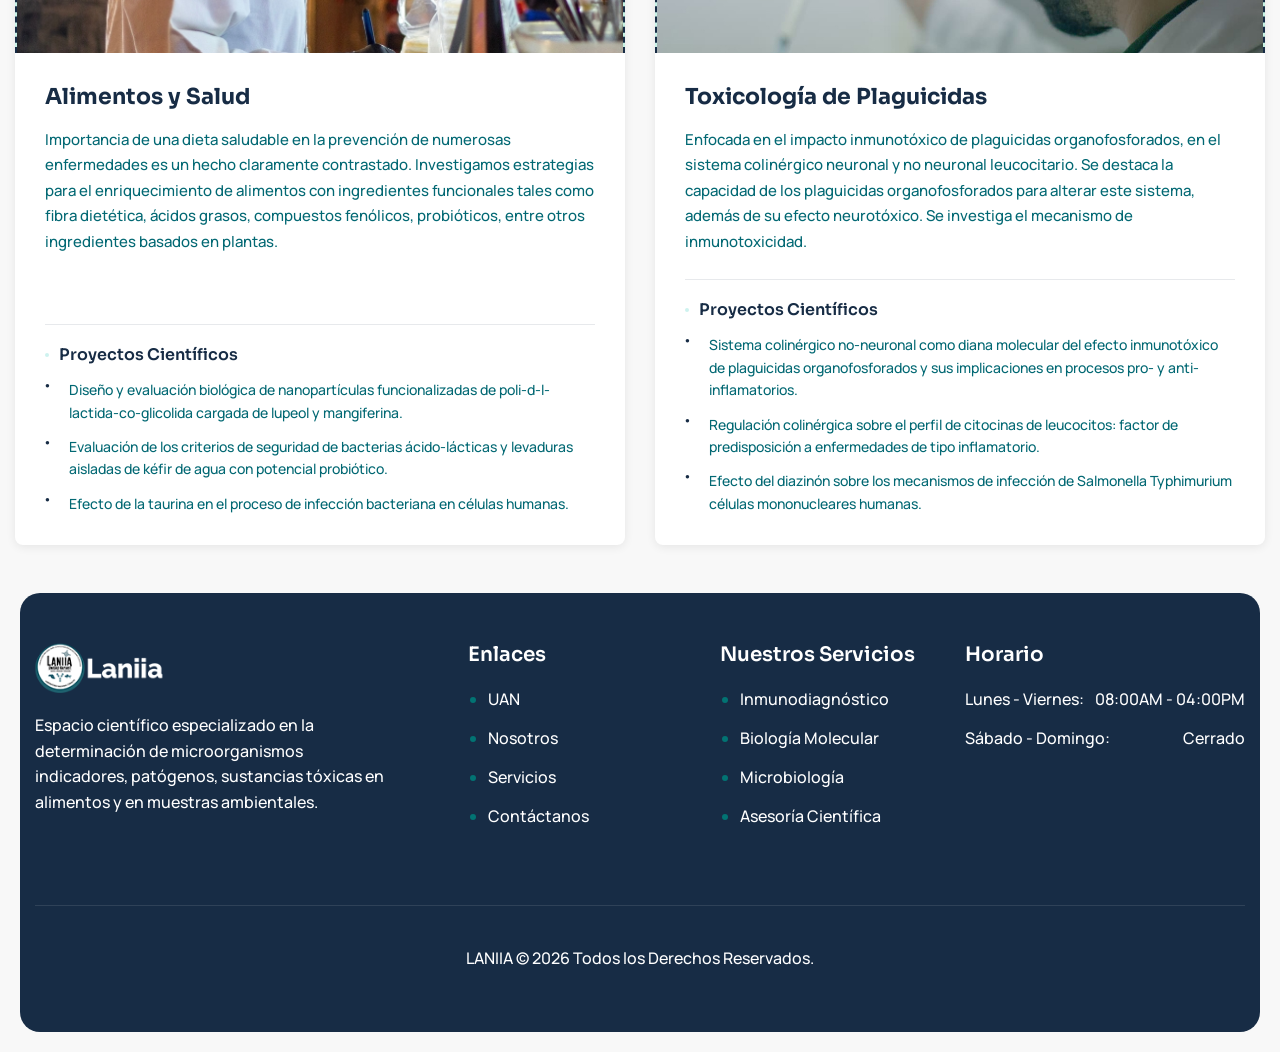
==== commit d52ce0b5: "Ajustes en la animacion de equipo.html para agilizar su carga" ====
--- a/pg/actividadesCientificas.html
+++ b/pg/actividadesCientificas.html
@@ -156,7 +156,7 @@
                         <!-- Imagen Placeholder -->
                         <div class="research-card-image">
                             <div class="image-placeholder">
-                                <img src="../images/service-1.jpg" alt="Contaminantes Emergentes">
+                                <img src="../images/LÍNEA DE INVESTIGACIÓN. MODULACIÓN DE LA RESPUESTA INMUNE ANTE CONTAMINANTES CLÁSICOS Y EMERGENTES.jpg" alt="Contaminantes Emergentes">
                             </div>
                         </div>
 
@@ -218,7 +218,7 @@
                         <!-- Imagen Placeholder -->
                         <div class="research-card-image">
                             <div class="image-placeholder">
-                                <img src="../images/LÍNEA DE INVESTIGACIÓN. MODULACIÓN DE LA RESPUESTA INMUNE ANTE CONTAMINANTES CLÁSICOS Y EMERGENTES.jpg" alt="Toxicologia de Plaguicidas">
+                                <img src="../images/service-1.jpg" alt="Toxicologia de Plaguicidas">
                             </div>
                         </div>
 
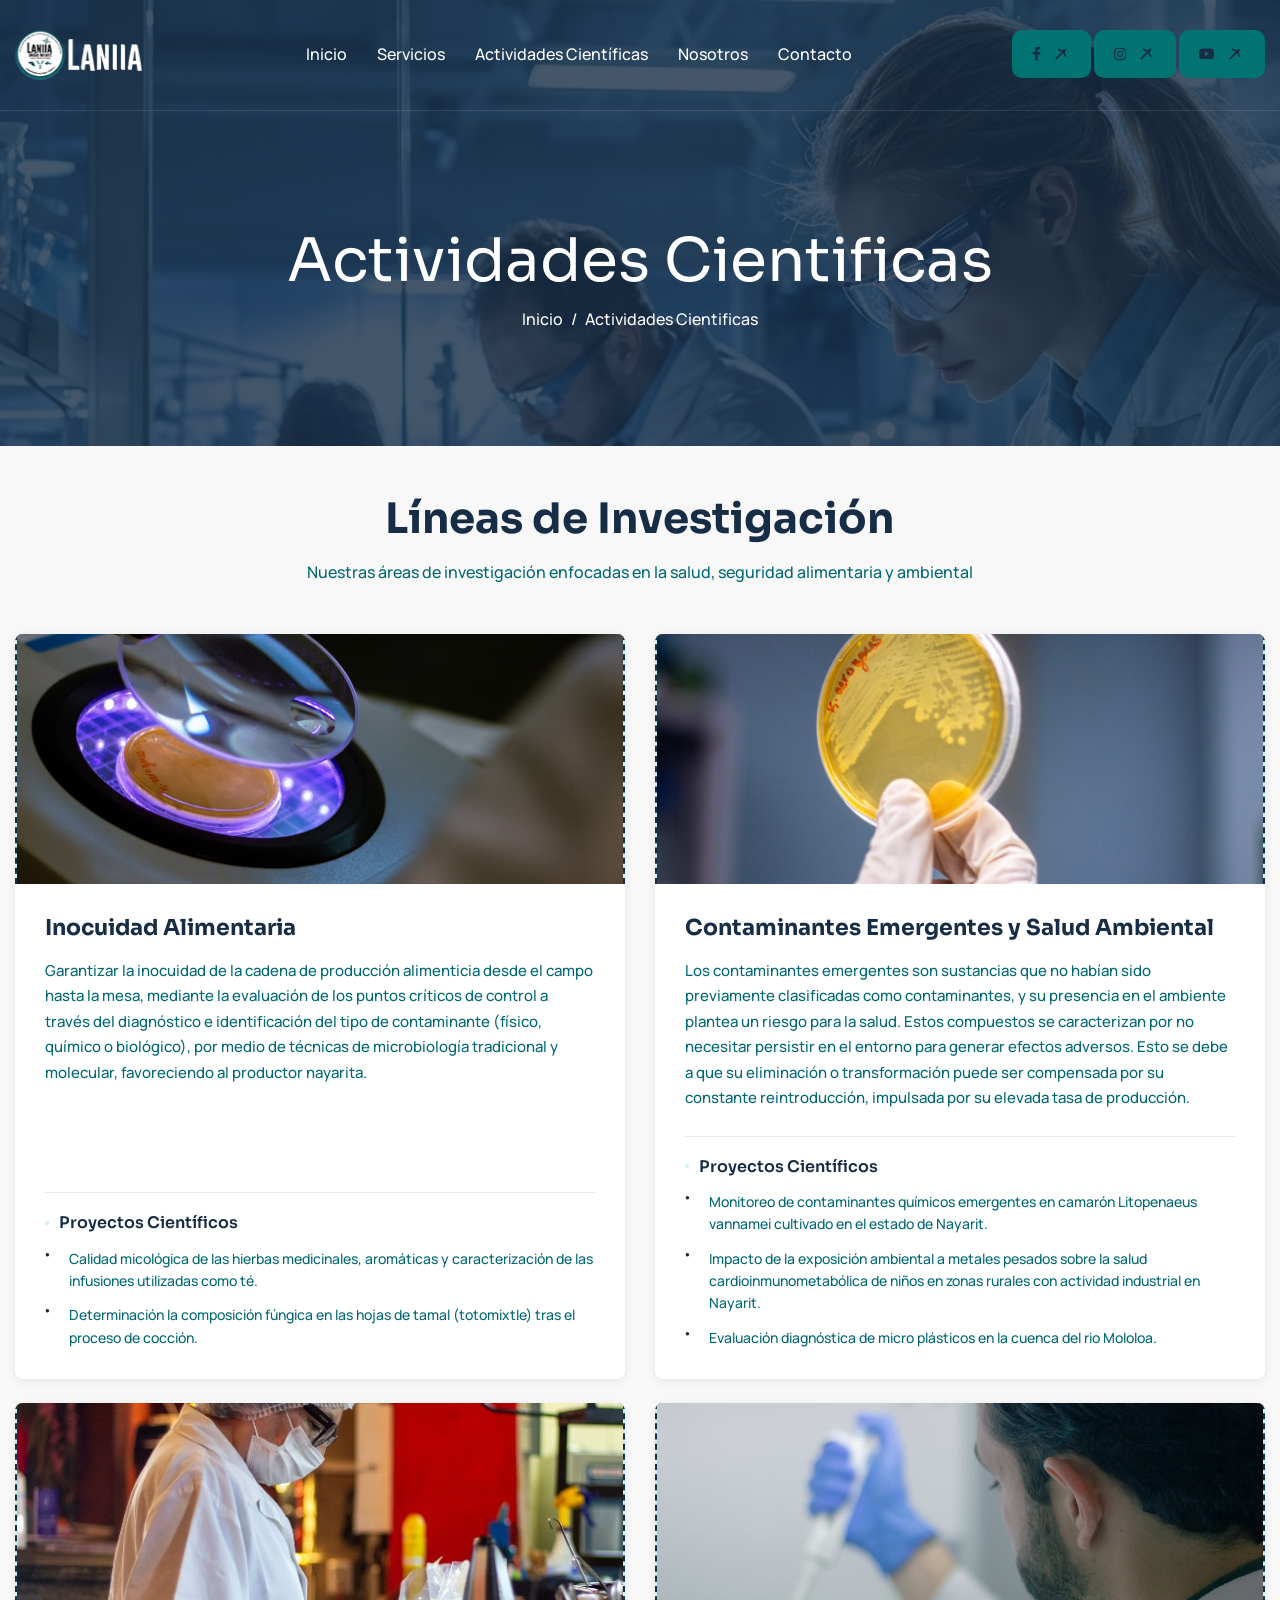
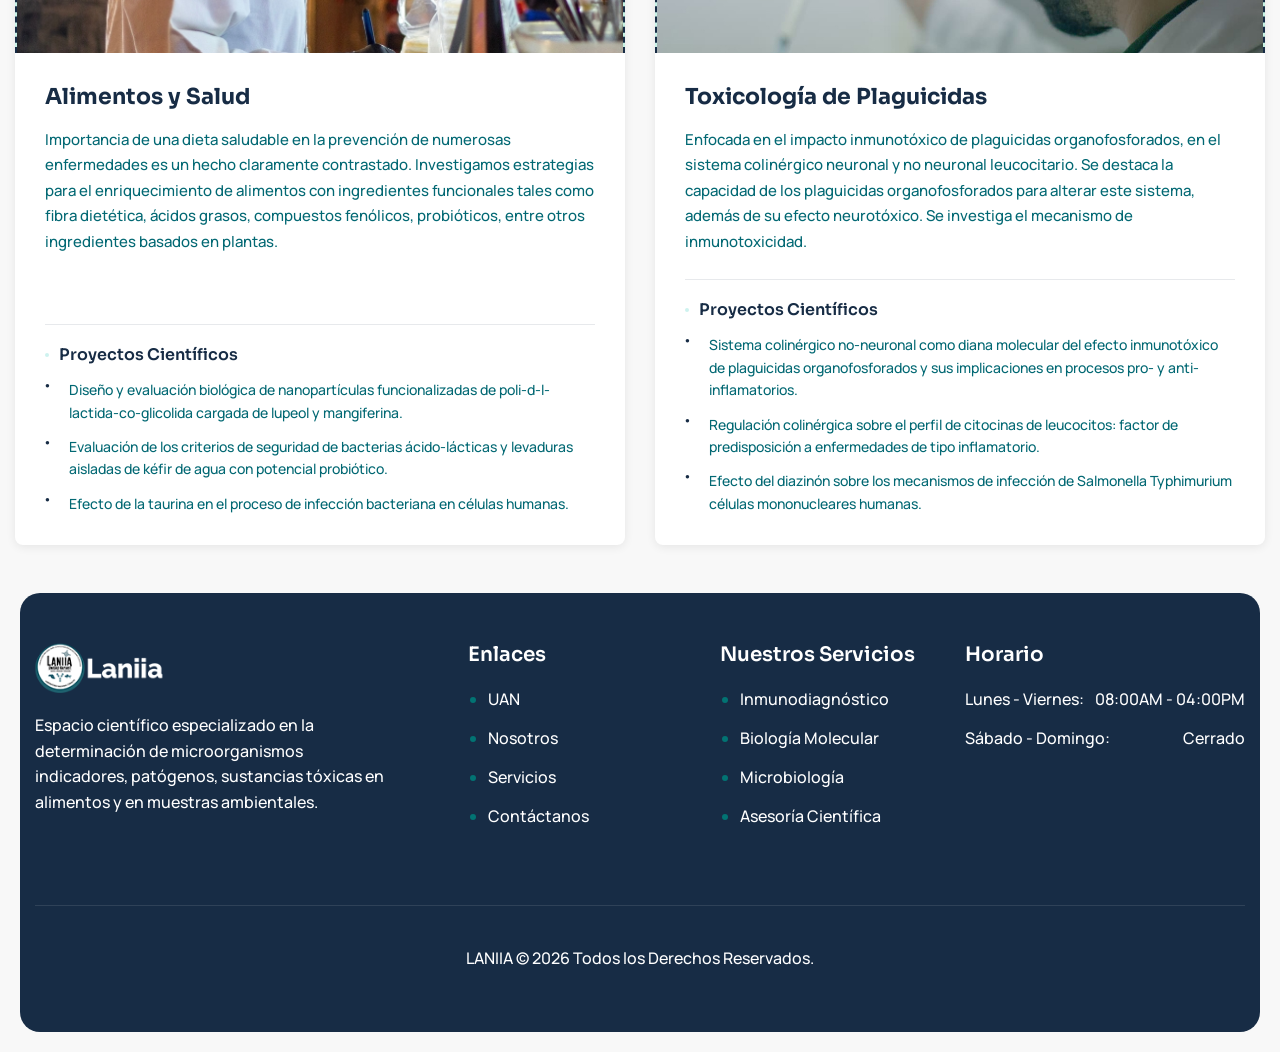
==== commit c6ff26a6: "Commit final: Envio de version final con actualización de imagenes de vision, mision y otros, añadic" ====
--- a/pg/actividadesCientificas.html
+++ b/pg/actividadesCientificas.html
@@ -156,7 +156,7 @@
                         <!-- Imagen Placeholder -->
                         <div class="research-card-image">
                             <div class="image-placeholder">
-                                <img src="../images/LÍNEA DE INVESTIGACIÓN. MODULACIÓN DE LA RESPUESTA INMUNE ANTE CONTAMINANTES CLÁSICOS Y EMERGENTES.jpg" alt="Contaminantes Emergentes">
+                                <img src="../images/CAJA DE PETRI.jpg" alt="Contaminantes Emergentes">
                             </div>
                         </div>
 
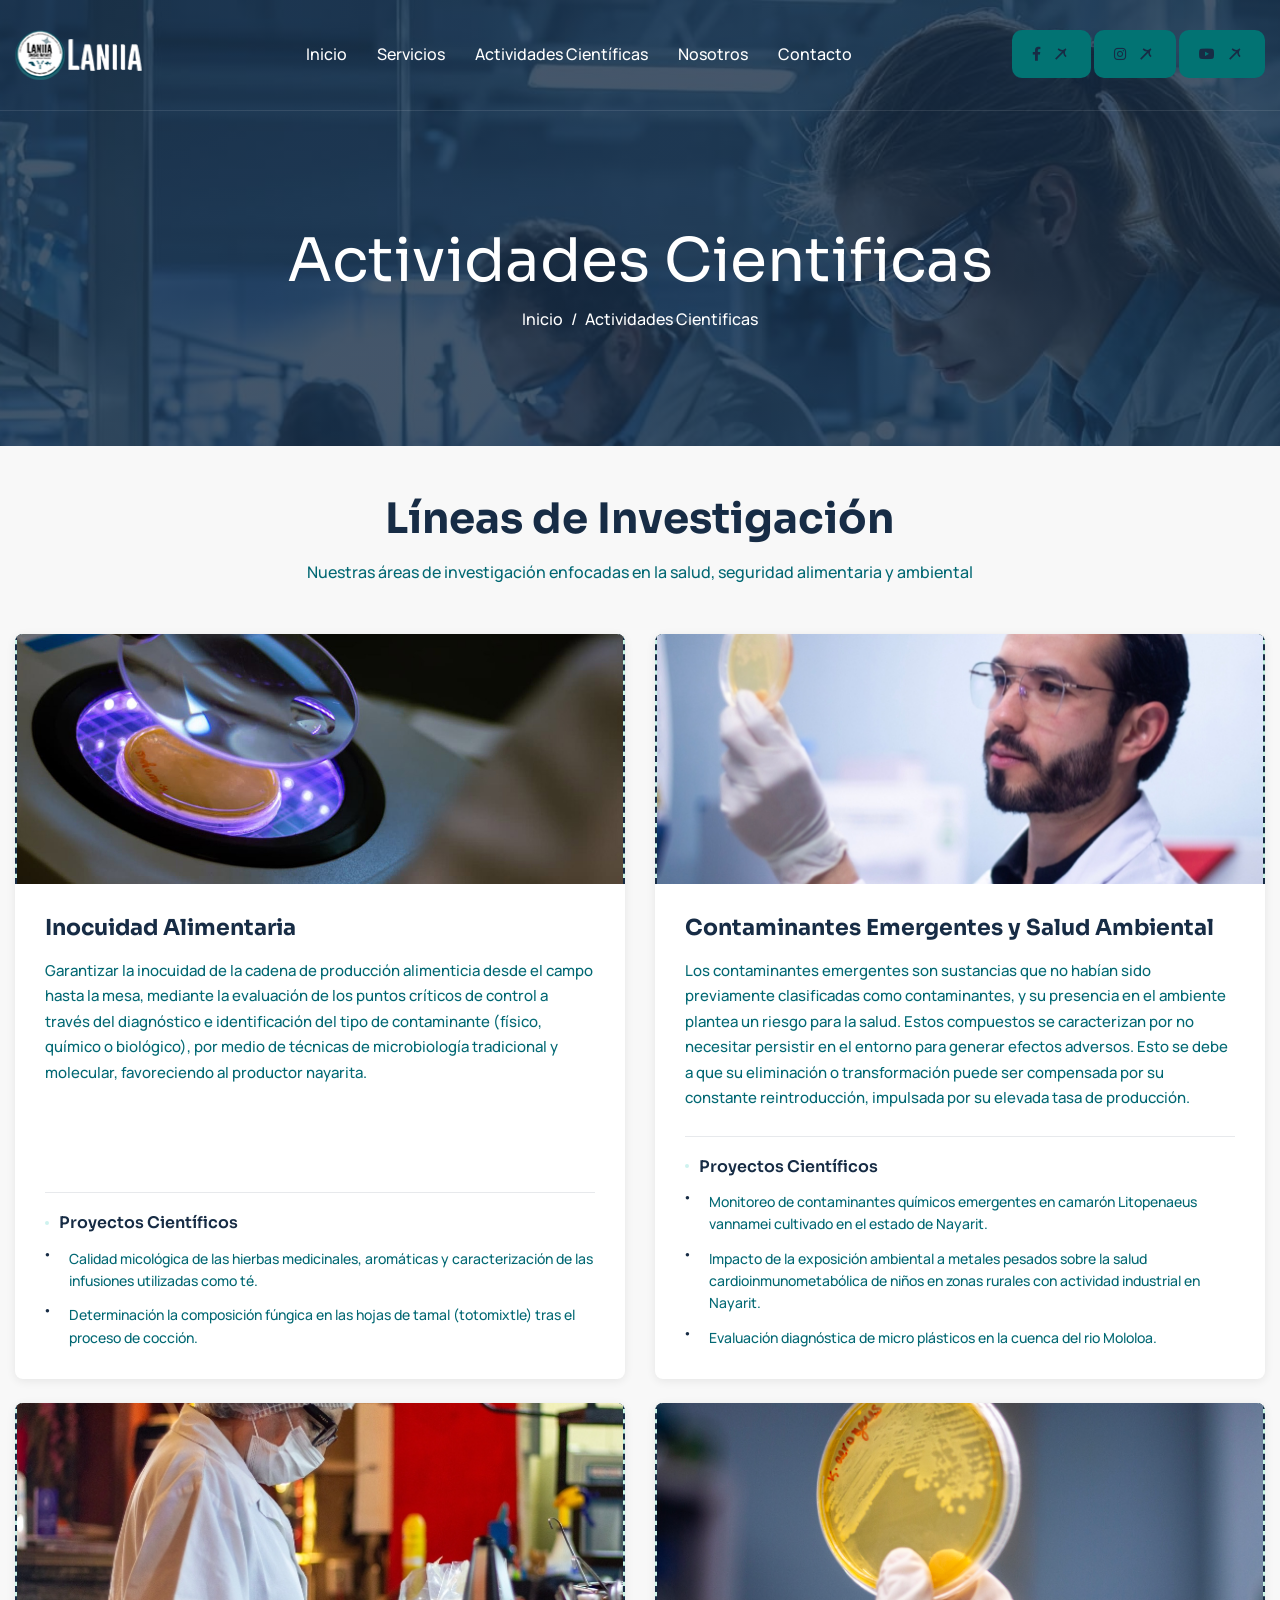
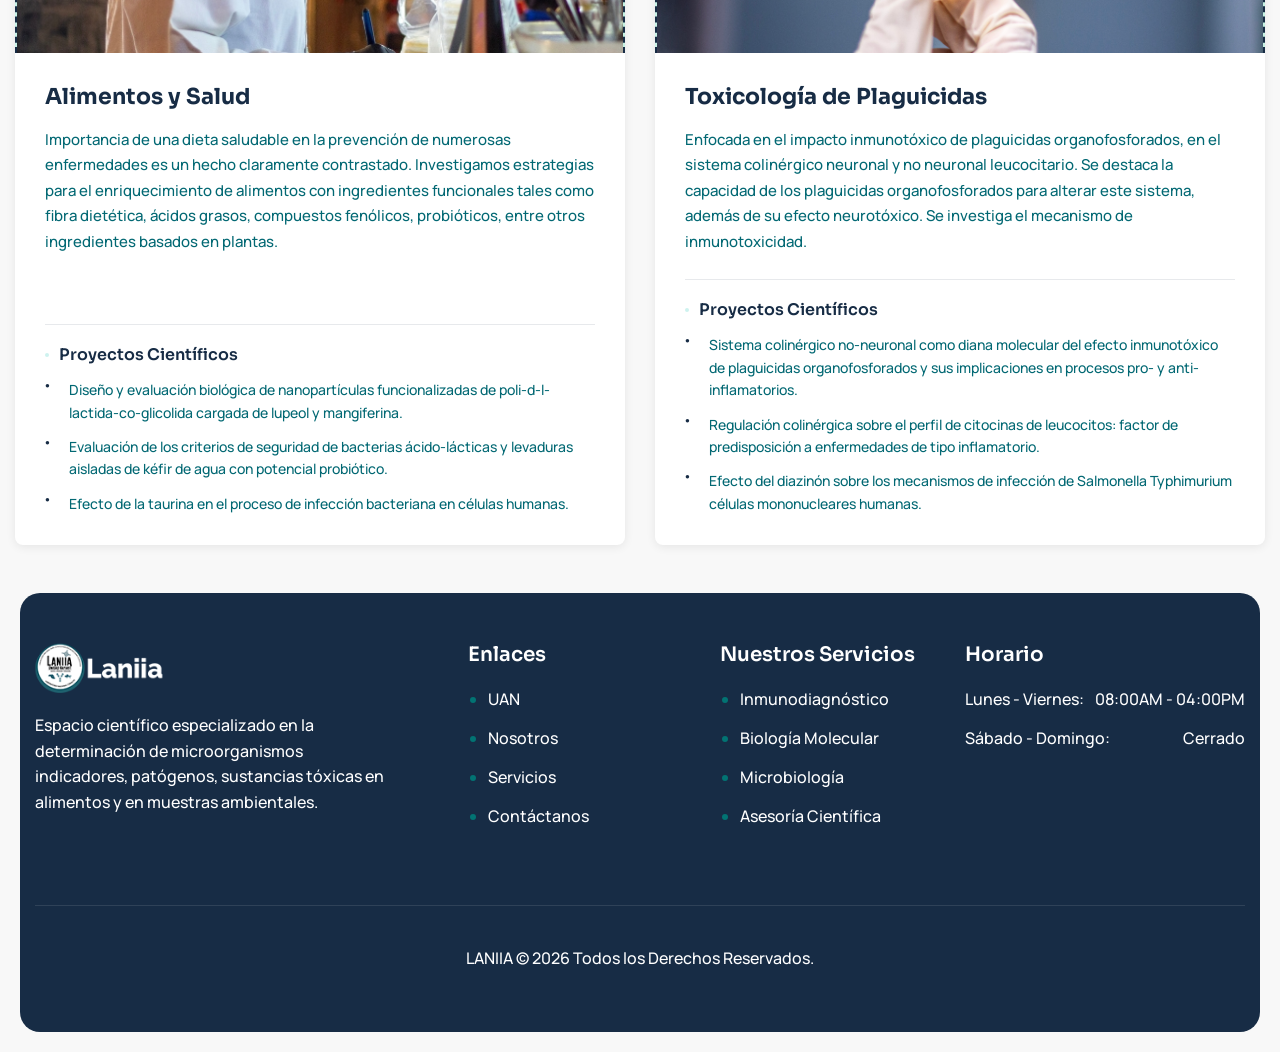
==== commit 73795c05: "Commit FIX: IMAGENES" ====
--- a/pg/actividadesCientificas.html
+++ b/pg/actividadesCientificas.html
@@ -156,7 +156,7 @@
                         <!-- Imagen Placeholder -->
                         <div class="research-card-image">
                             <div class="image-placeholder">
-                                <img src="../images/CAJA DE PETRI.jpg" alt="Contaminantes Emergentes">
+                                <img src="../images/LÍNEA DE INVESTIGACIÓN. MODULACIÓN DE LA RESPUESTA INMUNE ANTE CONTAMINANTES CLÁSICOS Y EMERGENTES.jpg" alt="Contaminantes Emergentes">
                             </div>
                         </div>
 
@@ -218,7 +218,7 @@
                         <!-- Imagen Placeholder -->
                         <div class="research-card-image">
                             <div class="image-placeholder">
-                                <img src="../images/service-1.jpg" alt="Toxicologia de Plaguicidas">
+                                <img src="../images/CAJA DE PETRI.jpg" alt="Toxicologia de Plaguicidas">
                             </div>
                         </div>
 
